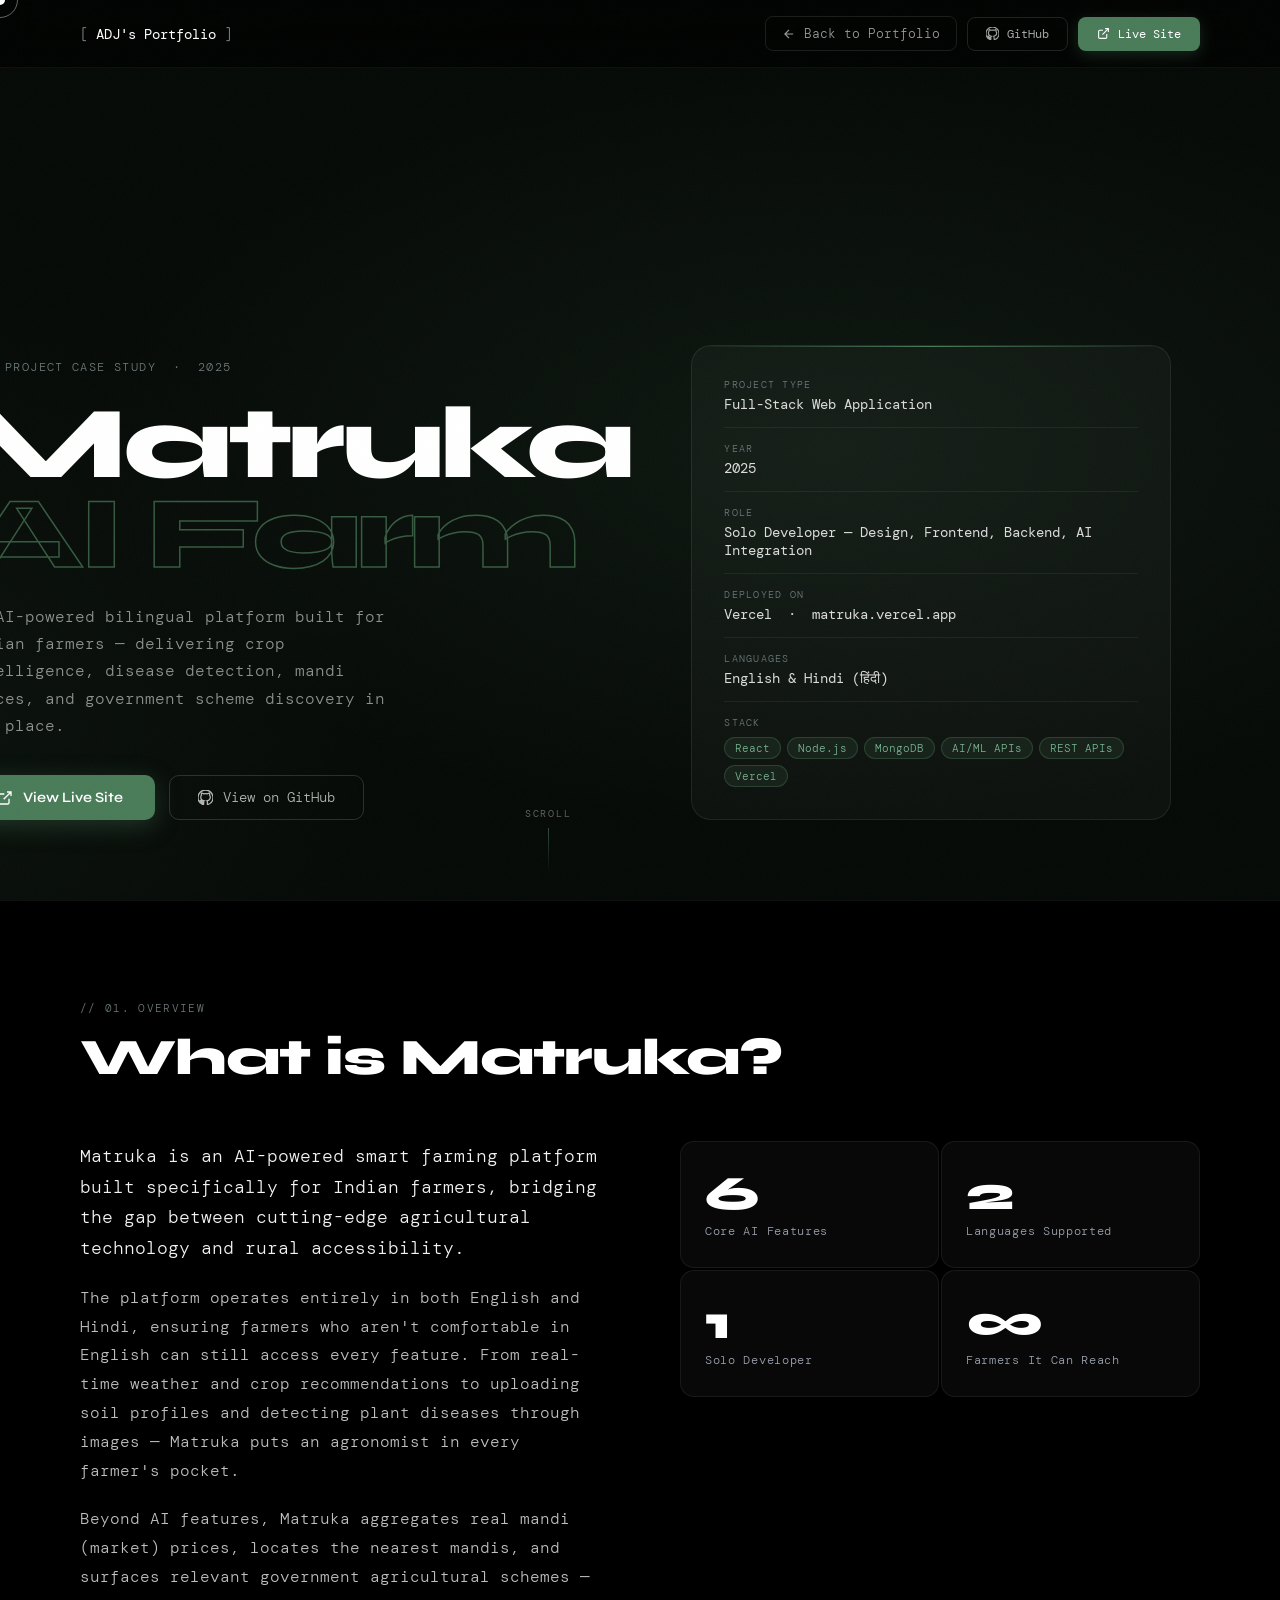
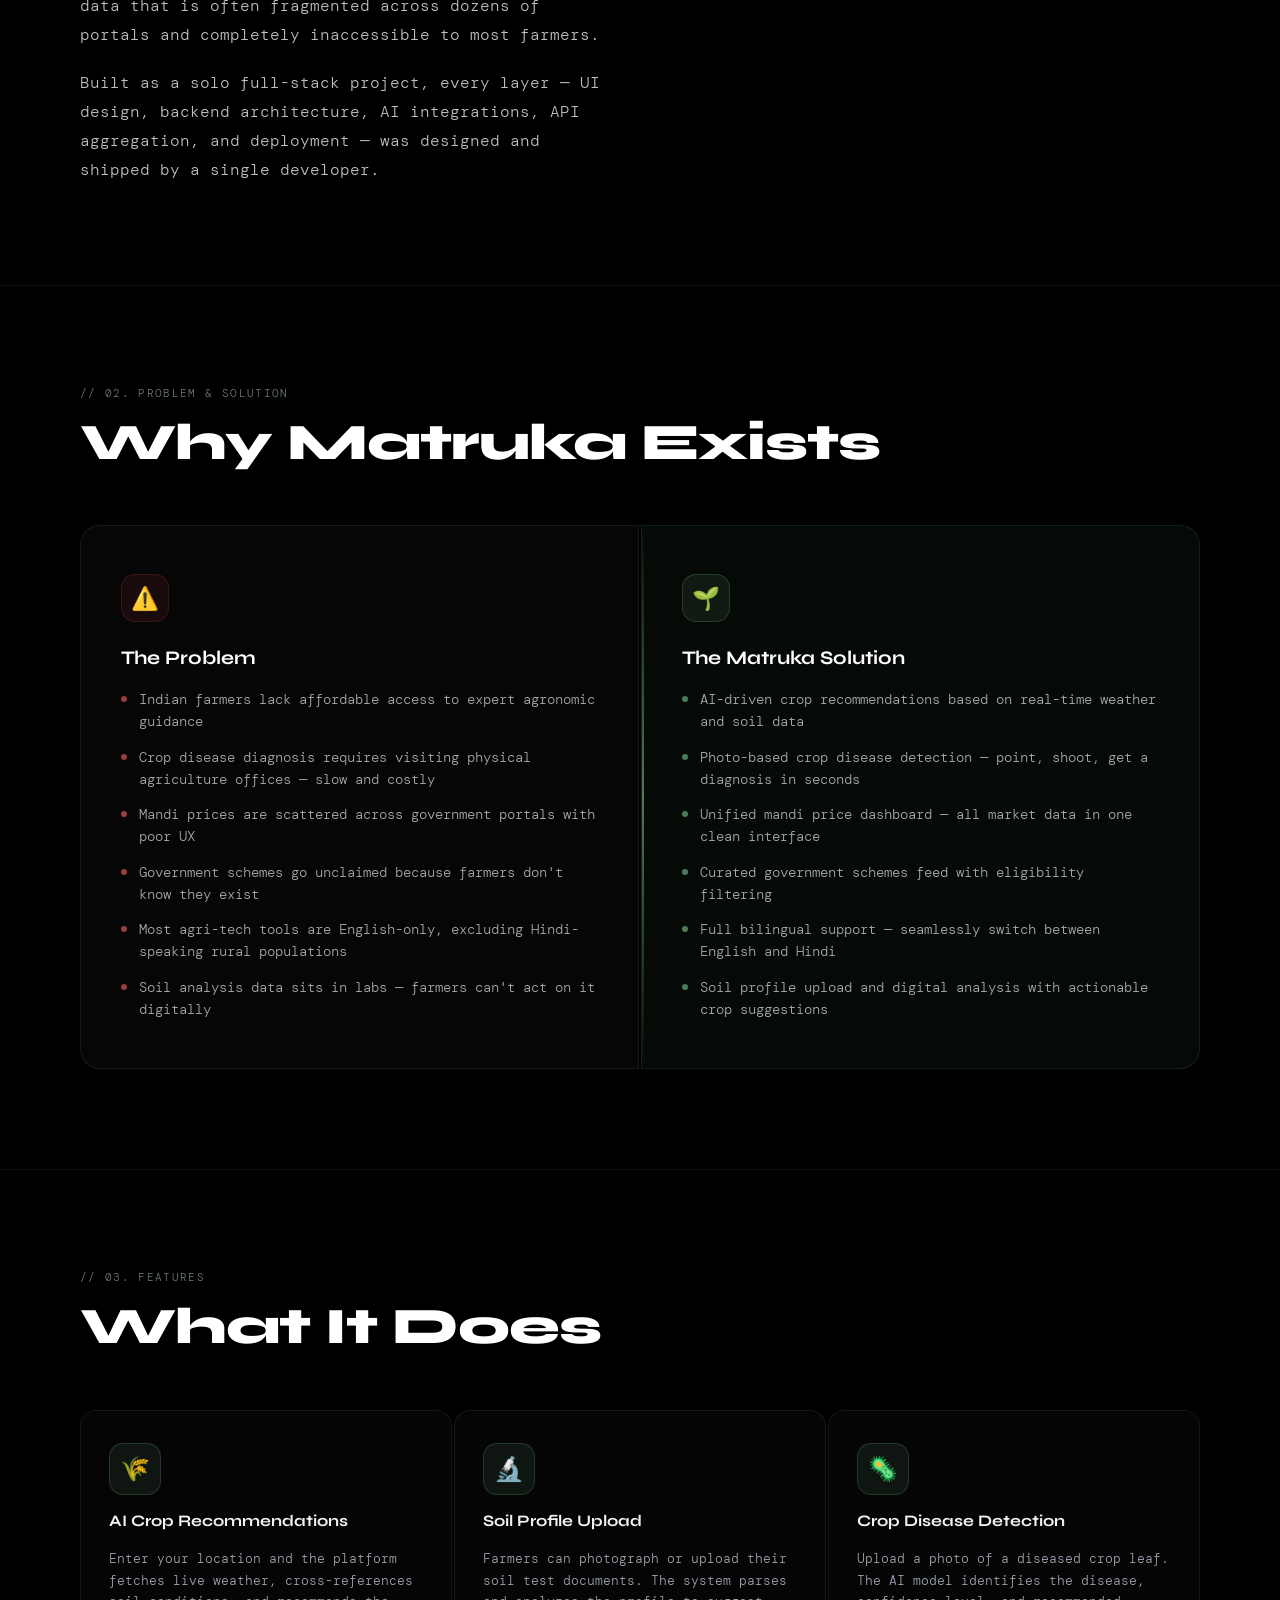
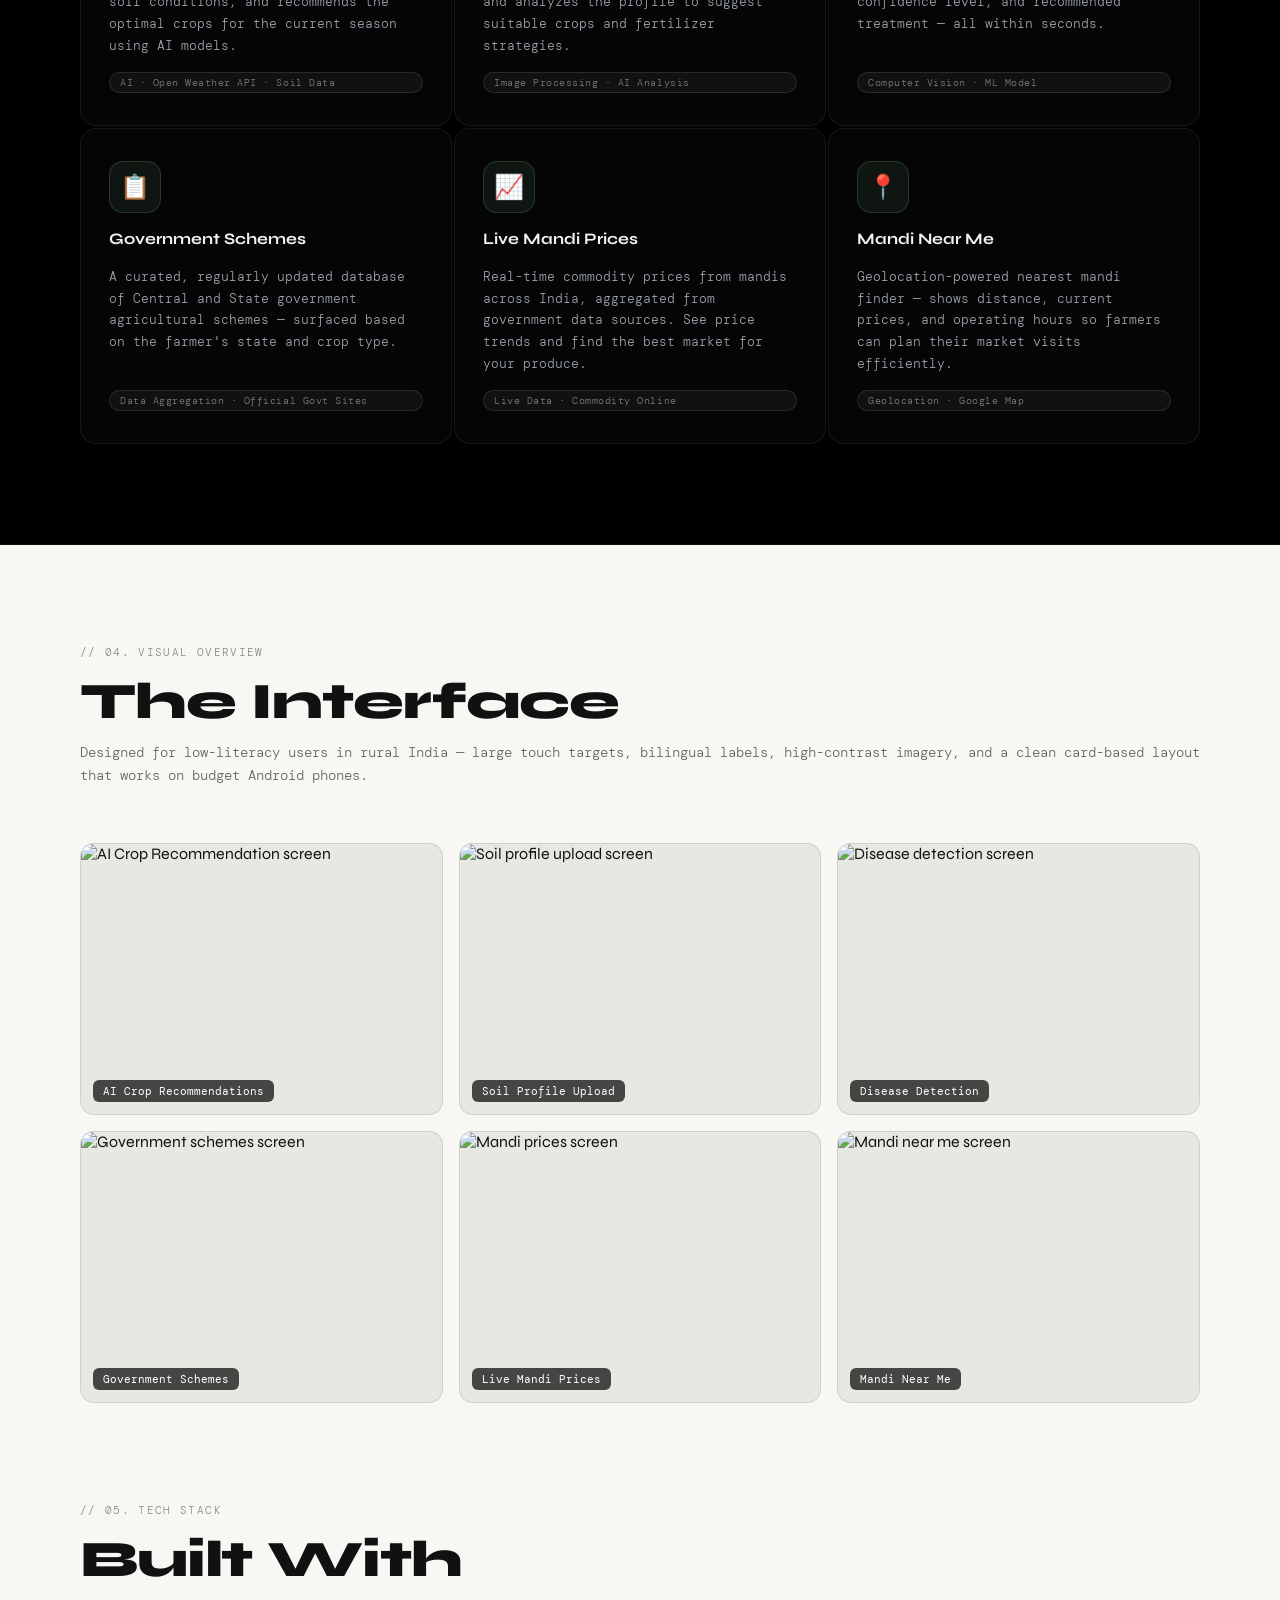
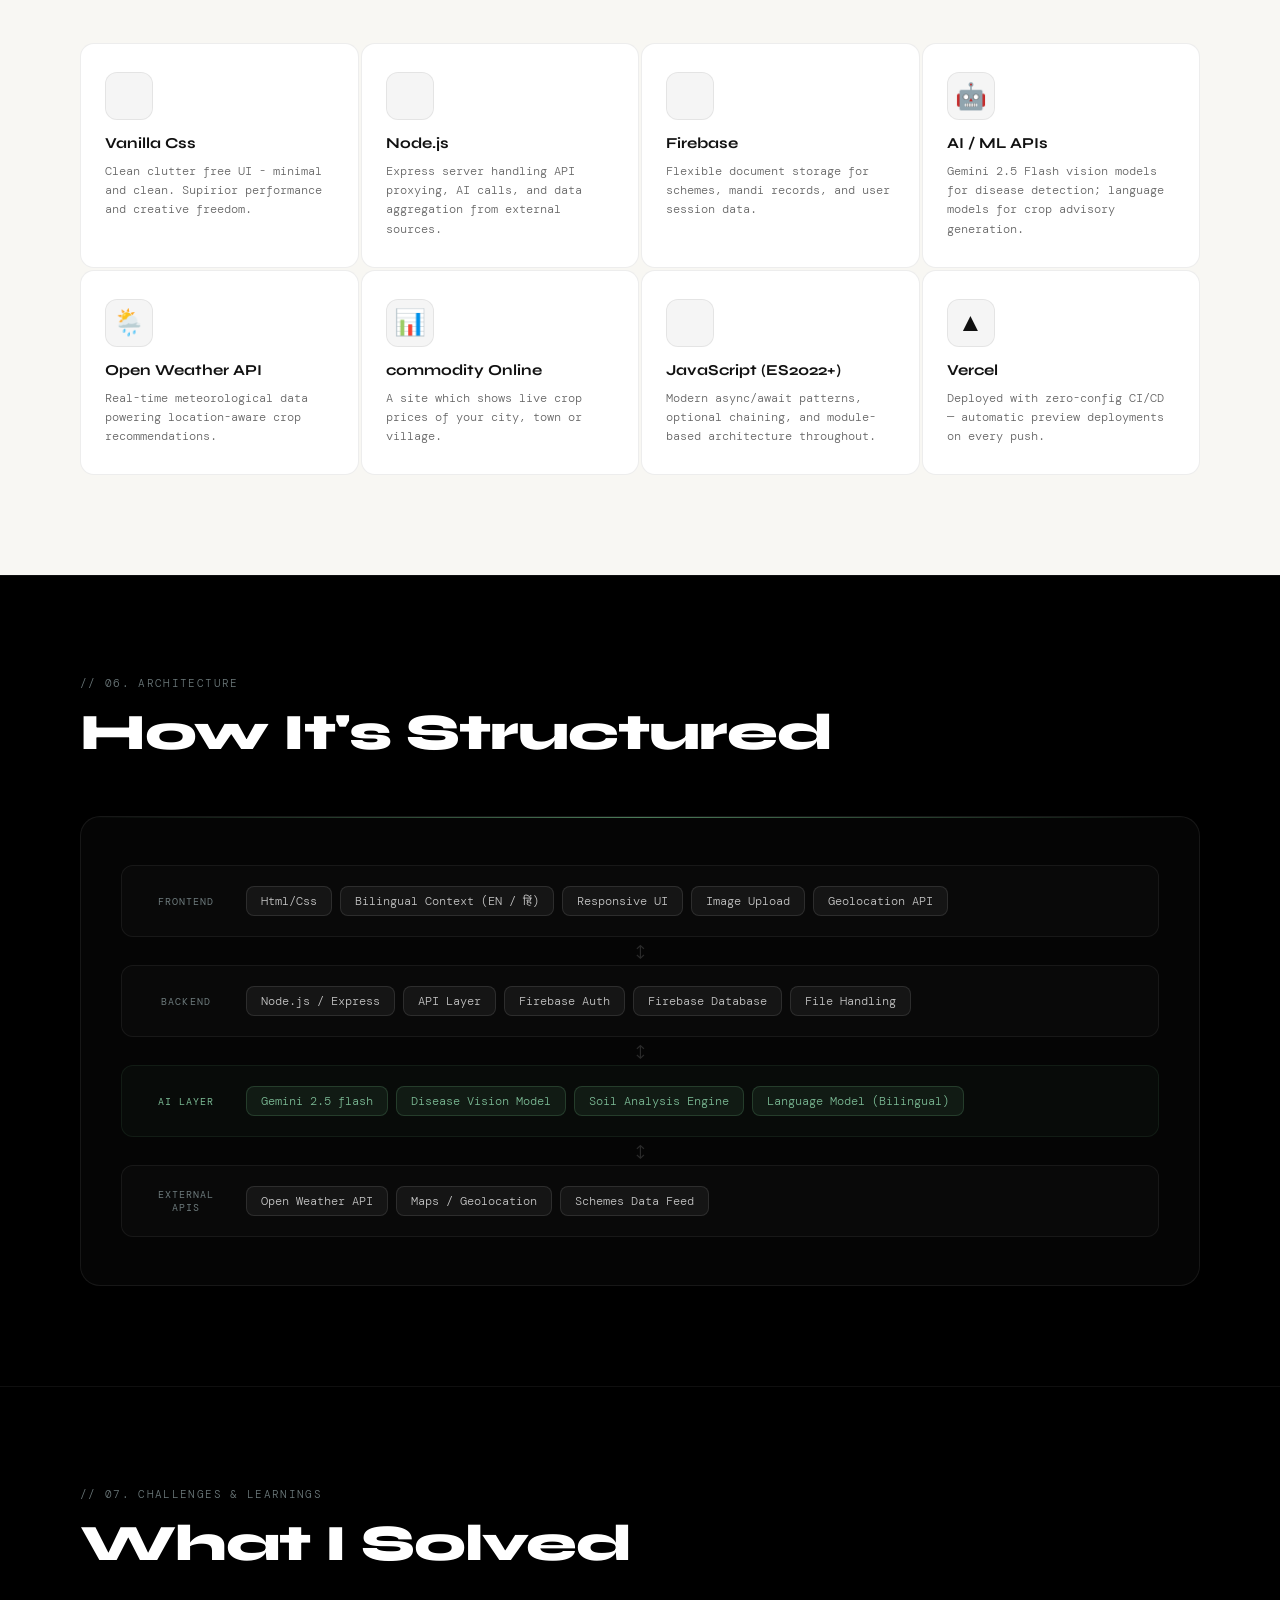
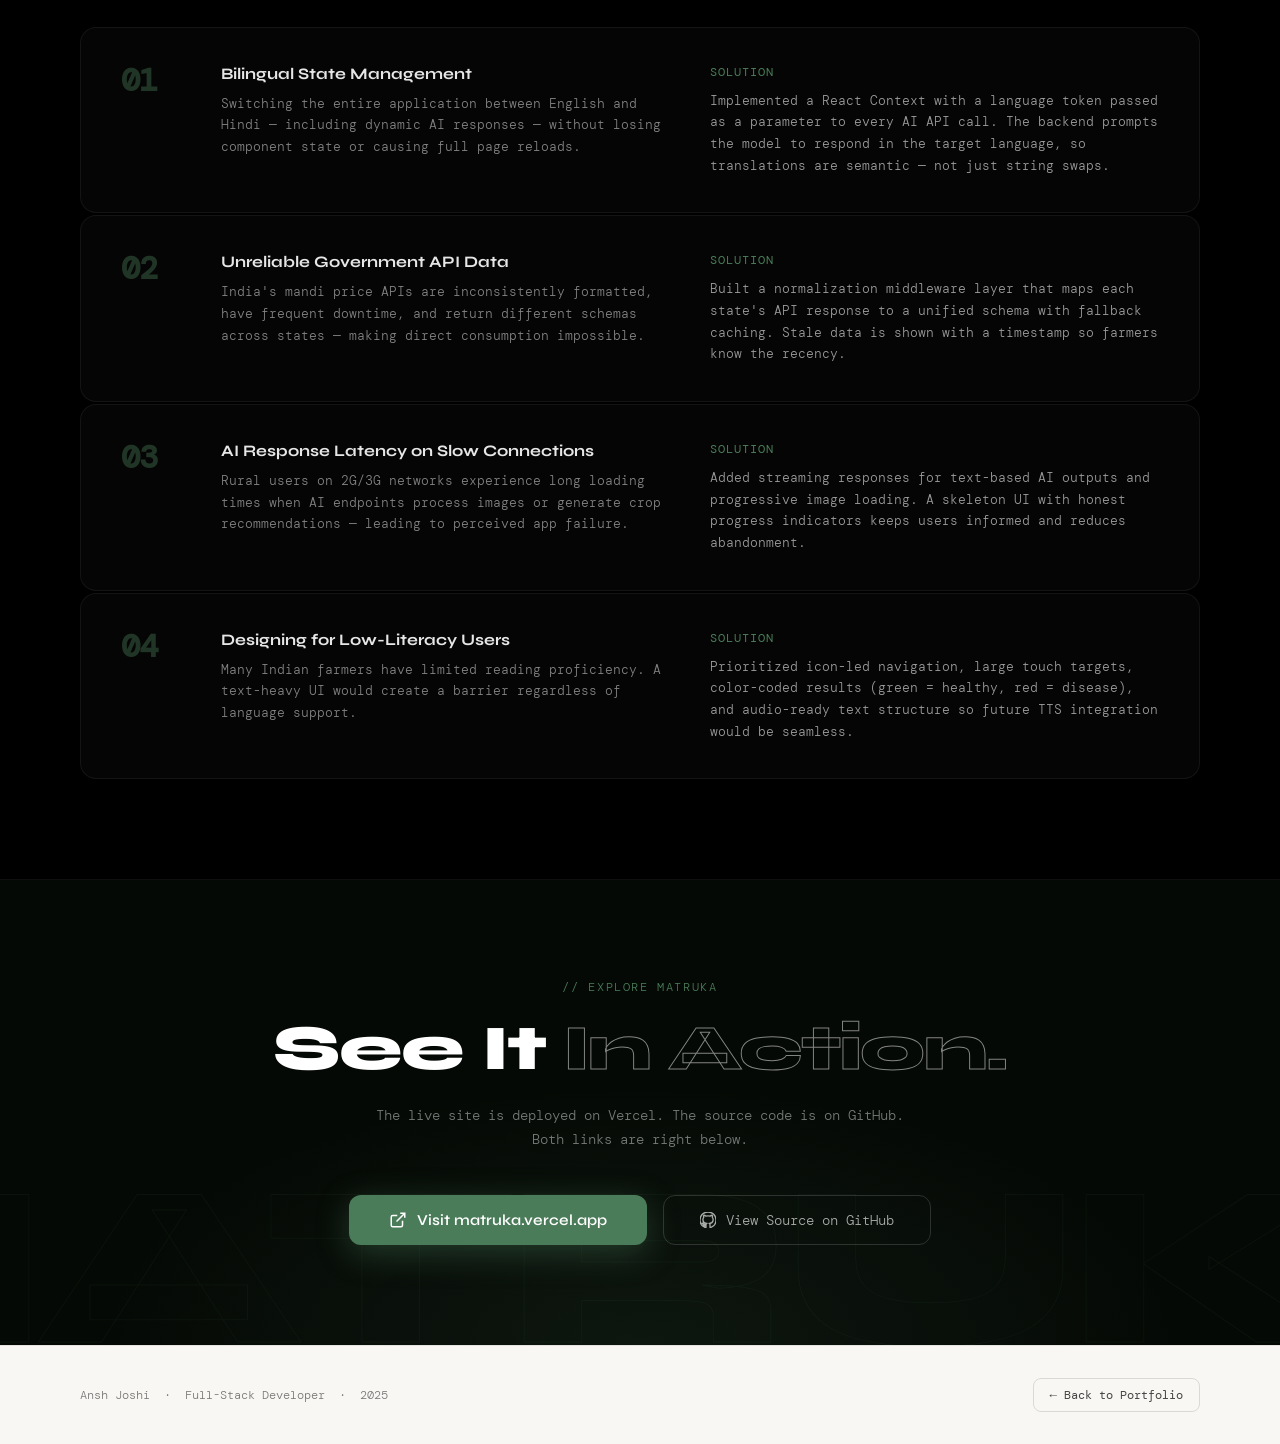
==== matruka.html @ d6232e96 "base html, css and js files added and modified" ====
<!DOCTYPE html>
<html lang="en">

<head>
  <meta charset="UTF-8" />
  <meta name="viewport" content="width=device-width, initial-scale=1.0" />
  <meta name="description" content="Matruka — AI-powered smart farming platform by Ansh Joshi. Crop recommendations, disease detection, mandi prices, and government schemes for Indian farmers." />
  <meta name="author" content="Ansh Joshi" />
  <title>Matruka - Project | Ansh Joshi</title>

  <link rel="icon" href="assets/favicon.ico" type="image/x-icon" />
  <link rel="stylesheet" href="https://cdn.jsdelivr.net/gh/devicons/devicon@latest/devicon.min.css" />
  <link rel="preconnect" href="https://fonts.googleapis.com" />
  <link rel="preconnect" href="https://fonts.gstatic.com" crossorigin />
  <link href="https://fonts.googleapis.com/css2?family=DM+Mono:ital,wght@0,300;0,400;0,500;1,300&family=Syne:wght@400;500;600;700;800&display=swap" rel="stylesheet" />
  <link rel="stylesheet" href="matruka.css">

</head>

<body>

  <!-- Overlays -->
  <div class="noise-overlay"></div>
  <div class="scroll-progress" id="scrollProgress"></div>
  <div class="cursor" id="cursor"></div>
  <div class="cursor-ring" id="cursorRing"></div>

  <!-- ===== NAVBAR ===== -->
  <nav class="navbar">
    <div class="nav-inner">
      <a href="index.html" class="nav-logo">
        <span class="nav-logo-bracket">[</span>ADJ's Portfolio<span class="nav-logo-bracket">]</span>
      </a>
      <div class="nav-links-right">
        <a href="index.html#portfolio" class="nav-back">
          <svg viewBox="0 0 24 24"><path d="M19 12H5M12 5l-7 7 7 7"/></svg>
          Back to Portfolio
        </a>
        <a href="https://github.com/anshjoshi0/matruka" target="_blank" rel="noopener noreferrer" class="nav-btn btn-ghost">
          <svg viewBox="0 0 24 24" fill="currentColor" stroke="none"><path d="M12 0C5.37 0 0 5.37 0 12c0 5.3 3.44 9.8 8.21 11.39.6.11.82-.26.82-.58 0-.29-.01-1.06-.02-2.08-3.34.73-4.04-1.61-4.04-1.61-.55-1.4-1.34-1.77-1.34-1.77-1.1-.76.08-.75.08-.75 1.22.09 1.86 1.25 1.86 1.25 1.08 1.85 2.83 1.32 3.52 1 .11-.79.42-1.32.76-1.63-2.67-.3-5.48-1.33-5.48-5.92 0-1.31.47-2.38 1.24-3.22-.12-.3-.54-1.52.12-3.17 0 0 1.01-.32 3.3 1.23.96-.27 1.99-.4 3.01-.41 1.02.01 2.05.14 3.01.41 2.29-1.55 3.3-1.23 3.3-1.23.66 1.65.24 2.87.12 3.17.77.84 1.24 1.91 1.24 3.22 0 4.6-2.81 5.61-5.49 5.91.43.37.81 1.1.81 2.22 0 1.6-.01 2.89-.01 3.28 0 .32.21.7.82.58C20.56 21.8 24 17.3 24 12c0-6.63-5.37-12-12-12z"/></svg>
          GitHub
        </a>
        <a href="https://matruka.vercel.app/" target="_blank" rel="noopener noreferrer" class="nav-btn btn-green">
          <svg viewBox="0 0 24 24"><path d="M18 13v6a2 2 0 01-2 2H5a2 2 0 01-2-2V8a2 2 0 012-2h6M15 3h6v6M10 14L21 3"/></svg>
          Live Site
        </a>
      </div>
    </div>
  </nav>

  <!-- ===== HERO ===== -->
  <section class="project-hero">
    <div class="hero-grid-bg"></div>

    <div class="container hero-content">

      <!-- Left -->
      <div class="hero-left">
        <p class="hero-eyebrow">Project Case Study &nbsp;·&nbsp; 2025</p>

        <h1 class="project-title">
          <span class="title-solid">Matruka</span>
          <span class="title-outline">AI Farm</span>
        </h1>

        <p class="hero-tagline">
          An AI-powered bilingual platform built for Indian farmers — delivering crop intelligence, disease detection, mandi prices, and government scheme discovery in one place.
        </p>

        <div class="hero-cta-row">
          <a href="https://matruka.vercel.app/" target="_blank" rel="noopener noreferrer" class="cta-primary">
            <svg viewBox="0 0 24 24"><path d="M18 13v6a2 2 0 01-2 2H5a2 2 0 01-2-2V8a2 2 0 012-2h6M15 3h6v6M10 14L21 3"/></svg>
            View Live Site
          </a>
          <a href="https://github.com/anshjoshi0/Matruka" target="_blank" rel="noopener noreferrer" class="cta-secondary">
            <svg viewBox="0 0 24 24" fill="currentColor" stroke="none"><path d="M12 0C5.37 0 0 5.37 0 12c0 5.3 3.44 9.8 8.21 11.39.6.11.82-.26.82-.58 0-.29-.01-1.06-.02-2.08-3.34.73-4.04-1.61-4.04-1.61-.55-1.4-1.34-1.77-1.34-1.77-1.1-.76.08-.75.08-.75 1.22.09 1.86 1.25 1.86 1.25 1.08 1.85 2.83 1.32 3.52 1 .11-.79.42-1.32.76-1.63-2.67-.3-5.48-1.33-5.48-5.92 0-1.31.47-2.38 1.24-3.22-.12-.3-.54-1.52.12-3.17 0 0 1.01-.32 3.3 1.23.96-.27 1.99-.4 3.01-.41 1.02.01 2.05.14 3.01.41 2.29-1.55 3.3-1.23 3.3-1.23.66 1.65.24 2.87.12 3.17.77.84 1.24 1.91 1.24 3.22 0 4.6-2.81 5.61-5.49 5.91.43.37.81 1.1.81 2.22 0 1.6-.01 2.89-.01 3.28 0 .32.21.7.82.58C20.56 21.8 24 17.3 24 12c0-6.63-5.37-12-12-12z"/></svg>
            View on GitHub
          </a>
        </div>
      </div>

      <!-- Right: meta card -->
      <div class="hero-meta-card reveal">
        <div class="meta-row">
          <span class="meta-label">Project Type</span>
          <span class="meta-value">Full-Stack Web Application</span>
        </div>
        <div class="meta-row">
          <span class="meta-label">Year</span>
          <span class="meta-value">2025</span>
        </div>
        <div class="meta-row">
          <span class="meta-label">Role</span>
          <span class="meta-value">Solo Developer — Design, Frontend, Backend, AI Integration</span>
        </div>
        <div class="meta-row">
          <span class="meta-label">Deployed on</span>
          <span class="meta-value">Vercel &nbsp;·&nbsp; matruka.vercel.app</span>
        </div>
        <div class="meta-row">
          <span class="meta-label">Languages</span>
          <span class="meta-value">English &amp; Hindi (हिंदी)</span>
        </div>
        <div class="meta-row">
          <span class="meta-label">Stack</span>
          <div class="meta-tags">
            <span class="meta-tag">React</span>
            <span class="meta-tag">Node.js</span>
            <span class="meta-tag">MongoDB</span>
            <span class="meta-tag">AI/ML APIs</span>
            <span class="meta-tag">REST APIs</span>
            <span class="meta-tag">Vercel</span>
          </div>
        </div>
      </div>
    </div>

    <div class="scroll-hint">
      <span>scroll</span>
      <div class="scroll-line"></div>
    </div>
  </section>

  <hr class="section-sep" />

  <!-- ===== OVERVIEW ===== -->
  <section class="proj-section">
    <div class="container">
      <span class="section-label reveal">// 01. overview</span>
      <h2 class="section-heading reveal reveal-d1">What is Matruka?</h2>

      <div class="overview-grid">
        <div class="overview-text">
          <p class="highlight-text reveal">
            Matruka is an AI-powered smart farming platform built specifically for Indian farmers, bridging the gap between cutting-edge agricultural technology and rural accessibility.
          </p>
          <p class="reveal reveal-d1">
            The platform operates entirely in both English and Hindi, ensuring farmers who aren't comfortable in English can still access every feature. From real-time weather and crop recommendations to uploading soil profiles and detecting plant diseases through images — Matruka puts an agronomist in every farmer's pocket.
          </p>
          <p class="reveal reveal-d2">
            Beyond AI features, Matruka aggregates real mandi (market) prices, locates the nearest mandis, and surfaces relevant government agricultural schemes — data that is often fragmented across dozens of portals and completely inaccessible to most farmers.
          </p>
          <p class="reveal reveal-d3">
            Built as a solo full-stack project, every layer — UI design, backend architecture, AI integrations, API aggregation, and deployment — was designed and shipped by a single developer.
          </p>
        </div>

        <div class="overview-stats">
          <div class="stat-box reveal">
            <span class="stat-box-num">6</span>
            <span class="stat-box-label">Core AI Features</span>
          </div>
          <div class="stat-box reveal reveal-d1">
            <span class="stat-box-num">2</span>
            <span class="stat-box-label">Languages Supported</span>
          </div>
          <div class="stat-box reveal reveal-d2">
            <span class="stat-box-num">1</span>
            <span class="stat-box-label">Solo Developer</span>
          </div>
          <div class="stat-box reveal reveal-d3">
            <span class="stat-box-num">∞</span>
            <span class="stat-box-label">Farmers It Can Reach</span>
          </div>
        </div>
      </div>
    </div>
  </section>

  <hr class="section-sep" />

  <!-- ===== PROBLEM / SOLUTION ===== -->
  <section class="proj-section">
    <div class="container">
      <span class="section-label reveal">// 02. problem &amp; solution</span>
      <h2 class="section-heading reveal reveal-d1">Why Matruka Exists</h2>
    </div>

    <div class="container">
      <div class="ps-grid">
        <div class="ps-card ps-card-problem reveal">
          <div class="ps-icon ps-icon-problem">⚠️</div>
          <h3>The Problem</h3>
          <ul class="ps-list">
            <li>Indian farmers lack affordable access to expert agronomic guidance</li>
            <li>Crop disease diagnosis requires visiting physical agriculture offices — slow and costly</li>
            <li>Mandi prices are scattered across government portals with poor UX</li>
            <li>Government schemes go unclaimed because farmers don't know they exist</li>
            <li>Most agri-tech tools are English-only, excluding Hindi-speaking rural populations</li>
            <li>Soil analysis data sits in labs — farmers can't act on it digitally</li>
          </ul>
        </div>

        <div class="ps-card ps-card-solution reveal reveal-d2">
          <div class="ps-icon ps-icon-solution">🌱</div>
          <h3>The Matruka Solution</h3>
          <ul class="ps-list">
            <li>AI-driven crop recommendations based on real-time weather and soil data</li>
            <li>Photo-based crop disease detection — point, shoot, get a diagnosis in seconds</li>
            <li>Unified mandi price dashboard — all market data in one clean interface</li>
            <li>Curated government schemes feed with eligibility filtering</li>
            <li>Full bilingual support — seamlessly switch between English and Hindi</li>
            <li>Soil profile upload and digital analysis with actionable crop suggestions</li>
          </ul>
        </div>
      </div>
    </div>
  </section>

  <hr class="section-sep" />

  <!-- ===== FEATURES ===== -->
  <section class="proj-section">
    <div class="container">
      <span class="section-label reveal">// 03. features</span>
      <h2 class="section-heading reveal reveal-d1">What It Does</h2>

      <div class="features-grid">

        <div class="feature-card reveal">
          <div class="feature-icon">🌾</div>
          <h3>AI Crop Recommendations</h3>
          <p>Enter your location and the platform fetches live weather, cross-references soil conditions, and recommends the optimal crops for the current season using AI models.</p>
          <span class="feature-tag">AI · Open Weather API · Soil Data</span>
        </div>

        <div class="feature-card reveal reveal-d1">
          <div class="feature-icon">🔬</div>
          <h3>Soil Profile Upload</h3>
          <p>Farmers can photograph or upload their soil test documents. The system parses and analyzes the profile to suggest suitable crops and fertilizer strategies.</p>
          <span class="feature-tag">Image Processing · AI Analysis</span>
        </div>

        <div class="feature-card reveal reveal-d2">
          <div class="feature-icon">🦠</div>
          <h3>Crop Disease Detection</h3>
          <p>Upload a photo of a diseased crop leaf. The AI model identifies the disease, confidence level, and recommended treatment — all within seconds.</p>
          <span class="feature-tag">Computer Vision · ML Model</span>
        </div>

        <div class="feature-card reveal reveal-d3">
          <div class="feature-icon">📋</div>
          <h3>Government Schemes</h3>
          <p>A curated, regularly updated database of Central and State government agricultural schemes — surfaced based on the farmer's state and crop type.</p>
          <span class="feature-tag">Data Aggregation · Official Govt Sites</span>
        </div>

        <div class="feature-card reveal reveal-d1">
          <div class="feature-icon">📈</div>
          <h3>Live Mandi Prices</h3>
          <p>Real-time commodity prices from mandis across India, aggregated from government data sources. See price trends and find the best market for your produce.</p>
          <span class="feature-tag">Live Data · Commodity Online</span>
        </div>

        <div class="feature-card reveal reveal-d2">
          <div class="feature-icon">📍</div>
          <h3>Mandi Near Me</h3>
          <p>Geolocation-powered nearest mandi finder — shows distance, current prices, and operating hours so farmers can plan their market visits efficiently.</p>
          <span class="feature-tag">Geolocation · Google Map</span>
        </div>

      </div>
    </div>
  </section>

  <hr class="section-sep" />

  <!-- ===== SCREENSHOTS (light section) ===== -->
  <section class="proj-section-light">
    <div class="container">
      <span class="section-label-dark reveal">// 04. visual overview</span>
      <h2 class="section-heading reveal reveal-d1" style="color:#111">The Interface</h2>
      <p style="font-family:var(--font-mono);font-size:0.85rem;color:#666;margin-top:12px;font-weight:300;line-height:1.7;" class="reveal reveal-d2">
        Designed for low-literacy users in rural India — large touch targets, bilingual labels, high-contrast imagery, and a clean card-based layout that works on budget Android phones.
      </p>

      <div class="screens-grid">
        <div class="screen-card reveal">
          <img src="https://images.pexels.com/photos/129574/pexels-photo-129574.jpeg?auto=compress&cs=tinysrgb&w=800" alt="AI Crop Recommendation screen" loading="lazy" />
          <span class="screen-label">AI Crop Recommendations</span>
        </div>
        <div class="screen-card reveal reveal-d1">
          <img src="https://images.pexels.com/photos/7944397/pexels-photo-7944397.jpeg?auto=compress&cs=tinysrgb&w=800" alt="Soil profile upload screen" loading="lazy" />
          <span class="screen-label">Soil Profile Upload</span>
        </div>
        <div class="screen-card reveal reveal-d2">
          <img src="https://images.pexels.com/photos/7944396/pexels-photo-7944396.jpeg?auto=compress&cs=tinysrgb&w=800" alt="Disease detection screen" loading="lazy" />
          <span class="screen-label">Disease Detection</span>
        </div>
        <div class="screen-card reveal reveal-d1">
          <img src="https://images.pexels.com/photos/32975170/pexels-photo-32975170.jpeg?auto=compress&cs=tinysrgb&w=800" alt="Government schemes screen" loading="lazy" />
          <span class="screen-label">Government Schemes</span>
        </div>
        <div class="screen-card reveal reveal-d2">
          <img src="https://images.pexels.com/photos/30898070/pexels-photo-30898070.jpeg?auto=compress&cs=tinysrgb&w=800" alt="Mandi prices screen" loading="lazy" />
          <span class="screen-label">Live Mandi Prices</span>
        </div>
        <div class="screen-card reveal reveal-d3">
          <img src="https://images.pexels.com/photos/5864750/pexels-photo-5864750.jpeg?auto=compress&cs=tinysrgb&w=800" alt="Mandi near me screen" loading="lazy" />
          <span class="screen-label">Mandi Near Me</span>
        </div>
      </div>
    </div>
  </section>

  <!-- ===== TECH STACK ===== -->
  <section class="proj-section-light" style="padding-top:0">
    <div class="container">
      <span class="section-label-dark reveal">// 05. tech stack</span>
      <h2 class="section-heading reveal reveal-d1" style="color:#111">Built With</h2>

      <div class="tech-grid">
        <div class="tech-card reveal">
          <div class="tech-icon"><i class="devicon-css3-plain"></i></div>
          <span class="tech-name">Vanilla Css</span>
          <p class="tech-desc">Clean clutter free UI - minimal and clean. Supirior performance and creative freedom.</p>
        </div>
        <div class="tech-card reveal reveal-d1">
          <div class="tech-icon"><i class="devicon-nodejs-plain colored"></i></div>
          <span class="tech-name">Node.js</span>
          <p class="tech-desc">Express server handling API proxying, AI calls, and data aggregation from external sources.</p>
        </div>
        <div class="tech-card reveal reveal-d2">
          <div class="tech-icon"><i class="devicon-firebase-plain colored"></i></div>
          <span class="tech-name">Firebase</span>
          <p class="tech-desc">Flexible document storage for schemes, mandi records, and user session data.</p>
        </div>
        <div class="tech-card reveal reveal-d3">
          <div class="tech-icon">🤖</div>
          <span class="tech-name">AI / ML APIs</span>
          <p class="tech-desc">Gemini 2.5 Flash vision models for disease detection; language models for crop advisory generation.</p>
        </div>
        <div class="tech-card reveal">
          <div class="tech-icon">🌦️</div>
          <span class="tech-name">Open Weather API</span>
          <p class="tech-desc">Real-time meteorological data powering location-aware crop recommendations.</p>
        </div>
        <div class="tech-card reveal reveal-d1">
          <div class="tech-icon">📊</div>
          <span class="tech-name">commodity Online</span>
          <p class="tech-desc">A site which shows live crop prices of your city, town or village.</p>
        </div>
        <div class="tech-card reveal reveal-d2">
          <div class="tech-icon"><i class="devicon-javascript-plain colored"></i></div>
          <span class="tech-name">JavaScript (ES2022+)</span>
          <p class="tech-desc">Modern async/await patterns, optional chaining, and module-based architecture throughout.</p>
        </div>
        <div class="tech-card reveal reveal-d3">
          <div class="tech-icon">▲</div>
          <span class="tech-name">Vercel</span>
          <p class="tech-desc">Deployed with zero-config CI/CD — automatic preview deployments on every push.</p>
        </div>
      </div>
    </div>
  </section>

  <hr class="section-sep" />

  <!-- ===== ARCHITECTURE ===== -->
  <section class="proj-section">
    <div class="container">
      <span class="section-label reveal">// 06. architecture</span>
      <h2 class="section-heading reveal reveal-d1">How It's Structured</h2>

      <div class="arch-diagram reveal">
        <div class="arch-layers">
          <div class="arch-layer arch-layer-frontend">
            <span class="arch-layer-badge">Frontend</span>
            <div class="arch-layer-items">
              <span class="arch-pill">Html/Css</span>
              <span class="arch-pill">Bilingual Context (EN / हिं)</span>
              <span class="arch-pill">Responsive UI</span>
              <span class="arch-pill">Image Upload</span>
              <span class="arch-pill">Geolocation API</span>
            </div>
          </div>
          <div class="arch-arrow">↕</div>
          <div class="arch-layer arch-layer-backend">
            <span class="arch-layer-badge">Backend</span>
            <div class="arch-layer-items">
              <span class="arch-pill">Node.js / Express</span>
              <span class="arch-pill">API Layer</span>
              <span class="arch-pill">Firebase Auth</span>
              <span class="arch-pill">Firebase Database</span>
              <span class="arch-pill">File Handling</span>
            </div>
          </div>
          <div class="arch-arrow">↕</div>
          <div class="arch-layer arch-layer-ai">
            <span class="arch-layer-badge" style="color:#7ab893">AI Layer</span>
            <div class="arch-layer-items">
              <span class="arch-pill">Gemini 2.5 flash</span>
              <span class="arch-pill">Disease Vision Model</span>
              <span class="arch-pill">Soil Analysis Engine</span>
              <span class="arch-pill">Language Model (Bilingual)</span>
            </div>
          </div>
          <div class="arch-arrow">↕</div>
          <div class="arch-layer arch-layer-ext">
            <span class="arch-layer-badge">External APIs</span>
            <div class="arch-layer-items">
              <span class="arch-pill">Open Weather API</span>
              <span class="arch-pill">Maps / Geolocation</span>
              <span class="arch-pill">Schemes Data Feed</span>
            </div>
          </div>
        </div>
      </div>
    </div>
  </section>

  <hr class="section-sep" />

  <!-- ===== CHALLENGES ===== -->
  <section class="proj-section">
    <div class="container">
      <span class="section-label reveal">// 07. challenges &amp; learnings</span>
      <h2 class="section-heading reveal reveal-d1">What I Solved</h2>

      <div class="challenges-list">

        <div class="challenge-item reveal">
          <span class="challenge-num">01</span>
          <div class="challenge-problem">
            <h4>Bilingual State Management</h4>
            <p>Switching the entire application between English and Hindi — including dynamic AI responses — without losing component state or causing full page reloads.</p>
          </div>
          <div class="challenge-solution">
            <h4>Solution</h4>
            <p>Implemented a React Context with a language token passed as a parameter to every AI API call. The backend prompts the model to respond in the target language, so translations are semantic — not just string swaps.</p>
          </div>
        </div>

        <div class="challenge-item reveal reveal-d1">
          <span class="challenge-num">02</span>
          <div class="challenge-problem">
            <h4>Unreliable Government API Data</h4>
            <p>India's mandi price APIs are inconsistently formatted, have frequent downtime, and return different schemas across states — making direct consumption impossible.</p>
          </div>
          <div class="challenge-solution">
            <h4>Solution</h4>
            <p>Built a normalization middleware layer that maps each state's API response to a unified schema with fallback caching. Stale data is shown with a timestamp so farmers know the recency.</p>
          </div>
        </div>

        <div class="challenge-item reveal reveal-d2">
          <span class="challenge-num">03</span>
          <div class="challenge-problem">
            <h4>AI Response Latency on Slow Connections</h4>
            <p>Rural users on 2G/3G networks experience long loading times when AI endpoints process images or generate crop recommendations — leading to perceived app failure.</p>
          </div>
          <div class="challenge-solution">
            <h4>Solution</h4>
            <p>Added streaming responses for text-based AI outputs and progressive image loading. A skeleton UI with honest progress indicators keeps users informed and reduces abandonment.</p>
          </div>
        </div>

        <div class="challenge-item reveal reveal-d3">
          <span class="challenge-num">04</span>
          <div class="challenge-problem">
            <h4>Designing for Low-Literacy Users</h4>
            <p>Many Indian farmers have limited reading proficiency. A text-heavy UI would create a barrier regardless of language support.</p>
          </div>
          <div class="challenge-solution">
            <h4>Solution</h4>
            <p>Prioritized icon-led navigation, large touch targets, color-coded results (green = healthy, red = disease), and audio-ready text structure so future TTS integration would be seamless.</p>
          </div>
        </div>

      </div>
    </div>
  </section>

  <hr class="section-sep" />

  <!-- ===== CTA ===== -->
  <section class="cta-section">
    <div class="container cta-inner">
      <span class="cta-eyebrow reveal">// explore matruka</span>
      <h2 class="cta-heading reveal reveal-d1">
        See It <span class="outline">In Action.</span>
      </h2>
      <p class="cta-sub reveal reveal-d2">
        The live site is deployed on Vercel. The source code is on GitHub.<br/>
        Both links are right below.
      </p>
      <div class="cta-buttons reveal reveal-d3">
        <a href="https://matruka.vercel.app/" target="_blank" rel="noopener noreferrer" class="cta-btn-primary">
          <svg viewBox="0 0 24 24"><path d="M18 13v6a2 2 0 01-2 2H5a2 2 0 01-2-2V8a2 2 0 012-2h6M15 3h6v6M10 14L21 3"/></svg>
          Visit matruka.vercel.app
        </a>
        <a href="https://github.com/anshjoshi0/matruka" target="_blank" rel="noopener noreferrer" class="cta-btn-ghost">
          <svg viewBox="0 0 24 24" fill="currentColor" stroke="none"><path d="M12 0C5.37 0 0 5.37 0 12c0 5.3 3.44 9.8 8.21 11.39.6.11.82-.26.82-.58 0-.29-.01-1.06-.02-2.08-3.34.73-4.04-1.61-4.04-1.61-.55-1.4-1.34-1.77-1.34-1.77-1.1-.76.08-.75.08-.75 1.22.09 1.86 1.25 1.86 1.25 1.08 1.85 2.83 1.32 3.52 1 .11-.79.42-1.32.76-1.63-2.67-.3-5.48-1.33-5.48-5.92 0-1.31.47-2.38 1.24-3.22-.12-.3-.54-1.52.12-3.17 0 0 1.01-.32 3.3 1.23.96-.27 1.99-.4 3.01-.41 1.02.01 2.05.14 3.01.41 2.29-1.55 3.3-1.23 3.3-1.23.66 1.65.24 2.87.12 3.17.77.84 1.24 1.91 1.24 3.22 0 4.6-2.81 5.61-5.49 5.91.43.37.81 1.1.81 2.22 0 1.6-.01 2.89-.01 3.28 0 .32.21.7.82.58C20.56 21.8 24 17.3 24 12c0-6.63-5.37-12-12-12z"/></svg>
          View Source on GitHub
        </a>
      </div>
    </div>
  </section>

  <!-- ===== FOOTER ===== -->
  <footer class="project-footer">
    <div class="container footer-inner">
      <span class="footer-text">Ansh Joshi &nbsp;·&nbsp; Full-Stack Developer &nbsp;·&nbsp; 2025</span>
      <a href="index.html" class="footer-back">← Back to Portfolio</a>
    </div>
  </footer>

   <script src="matruka.js"></script>
</body>
</html>
---- matruka.css ----
/* ===== ROOT VALUES (same as portfolio) ===== */
    :root {
      --color-primary: #2d2d2d;
      --color-accent: #6c797b;
      --color-bg: #000;
      --color-surface: #000;
      --color-text: #fff;
      --color-text-muted: #9ca3af;
      --color-border: #2d3748;
      --font-main: "Syne", sans-serif;
      --font-mono: "DM Mono", monospace;
      --fw-regular: 300;
      --fw-medium: 500;
      --fw-bold: 700;
      --space-1: 8px;
      --space-2: 16px;
      --space-3: 24px;
      --space-4: 32px;
      --space-5: 48px;
      --space-6: 64px;
      --radius: 12px;
      --color-cream: #f8f7f3;
      --color-light: #f0f0f0;
      /* project accent — a green that speaks "farming" without being loud */
      --color-matruka: #4a7c59;
      --color-matruka-soft: rgba(74,124,89,0.15);
      --color-matruka-border: rgba(74,124,89,0.35);
    }

    /* ===== BASE ===== */
    *, *::before, *::after { margin: 0; padding: 0; box-sizing: border-box; }
    a { color: inherit; text-decoration: none; }
    html { scroll-behavior: smooth; }

    body {
      font-family: var(--font-main);
      background: var(--color-bg);
      color: var(--color-text);
      cursor: none;
      overflow-x: hidden;
    }

    img, video { max-width: 100%; height: auto; }

    /* ===== NOISE ===== */
    .noise-overlay {
      position: fixed; inset: 0; z-index: 9990; pointer-events: none;
      opacity: 0.025;
      background-image: url("data:image/svg+xml,%3Csvg viewBox='0 0 256 256' xmlns='http://www.w3.org/2000/svg'%3E%3Cfilter id='noise'%3E%3CfeTurbulence type='fractalNoise' baseFrequency='0.9' numOctaves='4' stitchTiles='stitch'/%3E%3C/filter%3E%3Crect width='100%25' height='100%25' filter='url(%23noise)'/%3E%3C/svg%3E");
      background-size: 200px;
    }

    /* ===== SCROLL PROGRESS ===== */
    .scroll-progress {
      position: fixed; top: 0; left: 0; height: 2px; width: 0%;
      background: linear-gradient(90deg, var(--color-matruka), #7ab893);
      z-index: 9999; transition: width 0.1s linear;
    }

    /* ===== CURSOR ===== */
    .cursor {
      position: fixed; width: 10px; height: 10px; background: #fff;
      border-radius: 50%; pointer-events: none; z-index: 9998;
      transform: translate(-50%, -50%);
      transition: width 0.25s, height 0.25s, background 0.25s;
      mix-blend-mode: difference;
    }
    .cursor-ring {
      position: fixed; width: 36px; height: 36px;
      border: 1px solid rgba(255,255,255,0.4); border-radius: 50%;
      pointer-events: none; z-index: 9997; transform: translate(-50%, -50%);
      transition: width 0.3s, height 0.3s; mix-blend-mode: difference;
    }

    /* ===== LAYOUT ===== */
    .container { width: 100%; max-width: 1200px; margin: 0 auto; padding: 0 40px; }

    /* ===== NAVBAR ===== */
    .navbar {
      position: fixed; top: 0; left: 0; width: 100%; z-index: 500;
      padding: 16px 0;
      background: rgba(0,0,0,0.7);
      backdrop-filter: blur(20px);
      -webkit-backdrop-filter: blur(20px);
      border-bottom: 1px solid rgba(255,255,255,0.05);
    }

    .nav-inner {
      display: flex; align-items: center; justify-content: space-between;
      max-width: 1200px; margin: 0 auto; padding: 0 40px;
    }

    .nav-logo {
      font-family: var(--font-mono); font-size: 0.9rem; font-weight: 400; color: #fff;
      display: flex; align-items: center; gap: 8px;
    }
    .nav-logo-bracket { color: var(--color-accent); }

    .nav-back {
      display: inline-flex; align-items: center; gap: 8px;
      font-family: var(--font-mono); font-size: 0.8rem; font-weight: 300;
      color: rgba(255,255,255,0.6);
      padding: 8px 16px; border-radius: 8px;
      border: 1px solid rgba(255,255,255,0.1);
      transition: all 0.2s;
    }
    .nav-back:hover {
      color: #fff; border-color: rgba(255,255,255,0.25);
      background: rgba(255,255,255,0.05);
    }
    .nav-back svg { width: 14px; height: 14px; stroke: currentColor; fill: none; stroke-width: 2; }

    .nav-links-right { display: flex; align-items: center; gap: 10px; }

    .nav-btn {
      display: inline-flex; align-items: center; gap: 8px;
      font-family: var(--font-mono); font-size: 0.78rem; font-weight: 400;
      padding: 8px 18px; border-radius: 8px;
      transition: all 0.22s; cursor: pointer; border: none;
    }
    .nav-btn svg { width: 13px; height: 13px; stroke: currentColor; fill: none; stroke-width: 2; }

    .btn-ghost {
      background: transparent; color: rgba(255,255,255,0.65);
      border: 1px solid rgba(255,255,255,0.12);
    }
    .btn-ghost:hover { background: rgba(255,255,255,0.07); color: #fff; border-color: rgba(255,255,255,0.25); }

    .btn-green {
      background: var(--color-matruka); color: #fff;
      border: 1px solid transparent;
      box-shadow: 0 4px 16px rgba(74,124,89,0.3);
    }
    .btn-green:hover {
      background: #3d6b4c; transform: translateY(-1px);
      box-shadow: 0 8px 24px rgba(74,124,89,0.4);
    }

    /* ===== HERO SECTION ===== */
    .project-hero {
      min-height: 100vh;
      display: flex; flex-direction: column; justify-content: flex-end;
      position: relative; overflow: hidden;
      padding-bottom: 80px;
      margin-left: -230px;
    }

    /* layered background: dark base + green gradient + grid */
    .project-hero::before {
      content: '';
      position: absolute; inset: 0;
      background:
        radial-gradient(ellipse 70% 60% at 70% 50%, rgba(74,124,89,0.12) 0%, transparent 70%),
        radial-gradient(ellipse 50% 80% at 10% 80%, rgba(74,124,89,0.07) 0%, transparent 60%),
        #060a07;
      z-index: 0;
    }

    .hero-grid-bg {
      position: absolute; inset: 0; z-index: 1; pointer-events: none;
      background-image:
        repeating-linear-gradient(to right, rgba(74,124,89,0.06) 1px, transparent 1px),
        repeating-linear-gradient(to bottom, rgba(74,124,89,0.06) 1px, transparent 1px);
      background-size: 48px 48px;
      animation: gridDrift 24s linear infinite;
    }
    @keyframes gridDrift {
      0%   { transform: translate(0, 0); }
      100% { transform: translate(48px, 48px); }
    }

    /* hero content */
    .hero-content {
      position: relative; z-index: 3;
      display: grid; grid-template-columns: 1fr 480px;
      gap: 60px; align-items: end;
    }

    .hero-eyebrow {
      display: flex; align-items: center; gap: 12px;
      font-family: var(--font-mono); font-size: 0.72rem; font-weight: 300;
      color: var(--color-accent); letter-spacing: 0.12em;
      text-transform: uppercase; margin-bottom: 24px;
      opacity: 0; animation: fadeUp 0.7s ease 0.2s forwards;
    }

    .hero-eyebrow::before {
      content: ''; display: block; width: 28px; height: 1px;
      background: var(--color-accent);
    }

  

    .project-title {
      font-size: clamp(3rem, 8vw, 8rem);
      font-weight: 900; line-height: 0.88;
      letter-spacing: -0.04em;
      opacity: 0; animation: fadeUp 0.8s ease 0.3s forwards;
    }

    .project-title .title-solid { color: #fff; display: block; }
    .project-title .title-outline {
      color: transparent;
      -webkit-text-stroke: 1.5px rgba(74,124,89,0.7);
      display: block;
    }

    .hero-tagline {
      font-family: var(--font-mono); font-size: 1rem; font-weight: 300;
      color: rgba(255,255,255,0.55); line-height: 1.7;
      margin-top: 24px; max-width: 420px;
      opacity: 0; animation: fadeUp 0.8s ease 0.5s forwards;
    }

    .hero-cta-row {
      display: flex; align-items: center; gap: 14px; margin-top: 36px;
      opacity: 0; animation: fadeUp 0.8s ease 0.65s forwards;
    }

    .cta-primary {
      display: inline-flex; align-items: center; gap: 10px;
      font-family: var(--font-main); font-weight: 600; font-size: 0.9rem;
      background: var(--color-matruka); color: #fff;
      padding: 14px 32px; border-radius: 10px; border: none; cursor: pointer;
      box-shadow: 0 6px 24px rgba(74,124,89,0.35);
      transition: all 0.25s;
    }
    .cta-primary:hover {
      background: #3d6b4c; transform: translateY(-2px);
      box-shadow: 0 12px 36px rgba(74,124,89,0.5);
    }
    .cta-primary svg { width: 16px; height: 16px; stroke: currentColor; fill: none; stroke-width: 2; }

    .cta-secondary {
      display: inline-flex; align-items: center; gap: 10px;
      font-family: var(--font-mono); font-weight: 300; font-size: 0.85rem;
      background: transparent; color: rgba(255,255,255,0.7);
      padding: 13px 28px; border-radius: 10px;
      border: 1px solid rgba(255,255,255,0.15);
      transition: all 0.25s; cursor: pointer;
    }
    .cta-secondary:hover {
      color: #fff; border-color: rgba(255,255,255,0.35);
      background: rgba(255,255,255,0.05); transform: translateY(-2px);
    }
    .cta-secondary svg { width: 15px; height: 15px; stroke: currentColor; fill: none; stroke-width: 2; }

    /* hero right: metadata card */
    .hero-meta-card {
      background: rgba(255,255,255,0.03);
      border: 1px solid rgba(255,255,255,0.08);
      border-radius: 20px; padding: 32px;
      opacity: 0; animation: fadeRight 0.9s ease 0.5s forwards;
      position: relative; overflow: hidden;
    }

    .hero-meta-card::before {
      content: '';
      position: absolute; top: 0; left: 0; right: 0; height: 1px;
      background: linear-gradient(90deg, transparent, var(--color-matruka), transparent);
    }

    .meta-row {
      display: flex; flex-direction: column; gap: 4px;
      padding: 14px 0;
      border-bottom: 1px solid rgba(255,255,255,0.06);
    }
    .meta-row:last-child { border-bottom: none; padding-bottom: 0; }
    .meta-row:first-child { padding-top: 0; }

    .meta-label {
      font-family: var(--font-mono); font-size: 0.65rem; font-weight: 300;
      color: var(--color-accent); letter-spacing: 0.12em; text-transform: uppercase;
    }

    .meta-value {
      font-family: var(--font-mono); font-size: 0.88rem; font-weight: 400;
      color: rgba(255,255,255,0.85);
    }

    .meta-tags { display: flex; flex-wrap: wrap; gap: 6px; margin-top: 4px; }

    .meta-tag {
      font-family: var(--font-mono); font-size: 0.7rem; font-weight: 300;
      padding: 3px 10px; border-radius: 999px;
      background: var(--color-matruka-soft);
      border: 1px solid var(--color-matruka-border);
      color: #7ab893;
    }

    @keyframes fadeUp {
      from { opacity: 0; transform: translateY(28px); }
      to   { opacity: 1; transform: translateY(0); }
    }
    @keyframes fadeRight {
      from { opacity: 0; transform: translateX(24px); }
      to   { opacity: 1; transform: translateX(0); }
    }

    /* ===== SCROLL HINT ===== */
    .scroll-hint {
      position: absolute; bottom: 28px; left: 50%; transform: translateX(-50%);
      display: flex; flex-direction: column; align-items: center; gap: 8px;
      z-index: 4; opacity: 0; animation: fadeUp 0.8s ease 1s forwards;
    }
    .scroll-hint span {
      font-family: var(--font-mono); font-size: 0.6rem;
      letter-spacing: 0.18em; text-transform: uppercase; color: rgba(255,255,255,0.35);
    }
    .scroll-line {
      width: 1px; height: 44px;
      background: linear-gradient(to bottom, rgba(74,124,89,0.6), transparent);
      animation: scrollPulse 2s ease infinite;
    }
    @keyframes scrollPulse {
      0%,100% { opacity: 0.5; } 50% { opacity: 1; }
    }

    /* ===== SECTION DIVIDER ===== */
    .section-sep {
      border: none; border-top: 1px solid rgba(255,255,255,0.06);
      margin: 0;
    }

    /* ===== SECTION BASE ===== */
    .proj-section { padding: 100px 0; }
    .proj-section-light {
      padding: 100px 0;
      background: var(--color-cream);
      color: #111;
    }

    .section-label {
      font-family: var(--font-mono); font-size: 0.7rem; font-weight: 300;
      color: var(--color-accent); letter-spacing: 0.12em; text-transform: uppercase;
      display: block; margin-bottom: 16px;
    }

    .section-label-dark {
      font-family: var(--font-mono); font-size: 0.7rem; font-weight: 300;
      color: #888; letter-spacing: 0.12em; text-transform: uppercase;
      display: block; margin-bottom: 16px;
    }

    .section-heading {
      font-size: clamp(2rem, 4vw, 3.2rem); font-weight: 800;
      line-height: 1.05; letter-spacing: -0.02em;
    }

    /* ===== REVEAL ===== */
    .reveal {
      opacity: 0; transform: translateY(28px);
      transition: opacity 0.7s ease, transform 0.7s ease;
    }
    .reveal.in { opacity: 1; transform: translateY(0); }
    .reveal-d1 { transition-delay: 0.1s; }
    .reveal-d2 { transition-delay: 0.2s; }
    .reveal-d3 { transition-delay: 0.3s; }
    .reveal-d4 { transition-delay: 0.4s; }

    /* ===== OVERVIEW SECTION ===== */
    .overview-grid {
      display: grid; grid-template-columns: 1fr 1fr;
      gap: 80px; align-items: start; margin-top: 56px;
    }

    .overview-text p {
      font-family: var(--font-mono); font-weight: 300; font-size: 1rem;
      line-height: 1.8; color: rgba(255,255,255,0.75); margin-bottom: 20px;
    }

    .overview-text p:last-child { margin-bottom: 0; }

    .highlight-text {
      color: rgba(255,255,255,0.95) !important;
      font-size: 1.1rem !important; line-height: 1.75 !important;
    }

    .overview-stats {
      display: grid; grid-template-columns: 1fr 1fr; gap: 2px;
    }

    .stat-box {
      background: rgba(255,255,255,0.03);
      border: 1px solid rgba(255,255,255,0.07);
      border-radius: 14px; padding: 28px 24px;
      display: flex; flex-direction: column; gap: 6px;
      transition: background 0.25s, border-color 0.25s, transform 0.25s;
    }
    .stat-box:hover {
      background: rgba(74,124,89,0.07);
      border-color: rgba(74,124,89,0.25);
      transform: translateY(-3px);
    }

    .stat-box-num {
      font-size: clamp(2rem, 4vw, 3rem); font-weight: 900;
      color: #fff; line-height: 1;
      letter-spacing: -0.03em;
    }

    .stat-box-label {
      font-family: var(--font-mono); font-size: 0.72rem; font-weight: 300;
      color: var(--color-text-muted); letter-spacing: 0.06em;
    }

    /* ===== PROBLEM/SOLUTION ===== */
    .ps-grid {
      display: grid; grid-template-columns: 1fr 1fr;
      gap: 2px; margin-top: 56px;
    }

    .ps-card {
      padding: 48px 40px; position: relative; overflow: hidden;
    }

    .ps-card-problem {
      background: #060606;
      border: 1px solid rgba(255,255,255,0.07);
      border-radius: 20px 0 0 20px;
    }

    .ps-card-solution {
      background: rgba(74,124,89,0.08);
      border: 1px solid rgba(74,124,89,0.2);
      border-radius: 0 20px 20px 0;
    }

    .ps-card-solution::before {
      content: '';
      position: absolute; top: 0; left: 0; bottom: 0; width: 2px;
      background: linear-gradient(to bottom, transparent, var(--color-matruka), transparent);
    }

    .ps-icon {
      width: 48px; height: 48px; border-radius: 14px;
      display: flex; align-items: center; justify-content: center;
      font-size: 1.4rem; margin-bottom: 24px;
    }

    .ps-icon-problem { background: rgba(255,80,80,0.08); border: 1px solid rgba(255,80,80,0.15); }
    .ps-icon-solution { background: var(--color-matruka-soft); border: 1px solid var(--color-matruka-border); }

    .ps-card h3 {
      font-size: 1.2rem; font-weight: 700; margin-bottom: 20px; color: #fff;
    }

    .ps-list {
      list-style: none; display: flex; flex-direction: column; gap: 14px;
    }

    .ps-list li {
      display: flex; align-items: flex-start; gap: 12px;
      font-family: var(--font-mono); font-size: 0.85rem; font-weight: 300;
      color: rgba(255,255,255,0.65); line-height: 1.6;
    }

    .ps-list li::before {
      content: ''; flex-shrink: 0; width: 6px; height: 6px;
      border-radius: 50%; margin-top: 7px;
    }

    .ps-card-problem .ps-list li::before { background: rgba(255,100,100,0.6); }
    .ps-card-solution .ps-list li::before { background: var(--color-matruka); }

    /* ===== FEATURES SECTION ===== */
    .features-grid {
      display: grid; grid-template-columns: repeat(3, 1fr);
      gap: 2px; margin-top: 56px;
    }

    .feature-card {
      background: rgba(255,255,255,0.02);
      border: 1px solid rgba(255,255,255,0.07);
      border-radius: 16px; padding: 32px 28px;
      display: flex; flex-direction: column; gap: 16px;
      transition: background 0.25s, border-color 0.25s, transform 0.25s;
      position: relative; overflow: hidden;
    }

    .feature-card::after {
      content: '';
      position: absolute; inset: 0;
      background: linear-gradient(135deg, rgba(74,124,89,0.04) 0%, transparent 60%);
      pointer-events: none; border-radius: 16px;
      opacity: 0; transition: opacity 0.3s;
    }

    .feature-card:hover {
      background: rgba(74,124,89,0.06);
      border-color: rgba(74,124,89,0.22);
      transform: translateY(-4px);
    }
    .feature-card:hover::after { opacity: 1; }

    .feature-icon {
      width: 52px; height: 52px; border-radius: 14px;
      background: var(--color-matruka-soft);
      border: 1px solid var(--color-matruka-border);
      display: flex; align-items: center; justify-content: center;
      font-size: 1.5rem; flex-shrink: 0;
    }

    .feature-card h3 {
      font-size: 1rem; font-weight: 700; color: rgba(255,255,255,0.95);
      line-height: 1.3;
    }

    .feature-card p {
      font-family: var(--font-mono); font-size: 0.82rem; font-weight: 300;
      color: var(--color-text-muted); line-height: 1.65;
    }

    .feature-tag {
      display: inline-block; font-family: var(--font-mono); font-size: 0.65rem;
      font-weight: 300; padding: 3px 10px; border-radius: 999px;
      background: rgba(255,255,255,0.05); border: 1px solid rgba(255,255,255,0.1);
      color: rgba(255,255,255,0.45); margin-top: auto;
      letter-spacing: 0.05em;
    }

    /* ===== TECH STACK SECTION (light bg) ===== */
    .tech-grid {
      display: grid; grid-template-columns: repeat(4, 1fr);
      gap: 2px; margin-top: 56px;
    }

    .tech-card {
      background: #fff;
      border: 1px solid rgba(0,0,0,0.07);
      border-radius: 14px; padding: 28px 24px;
      display: flex; flex-direction: column; align-items: flex-start; gap: 14px;
      transition: transform 0.25s, box-shadow 0.25s, border-color 0.25s;
    }

    .tech-card:hover {
      transform: translateY(-4px);
      box-shadow: 0 12px 32px rgba(0,0,0,0.1);
      border-color: rgba(74,124,89,0.3);
    }

    .tech-icon {
      width: 48px; height: 48px; border-radius: 12px;
      background: rgba(0,0,0,0.04); border: 1px solid rgba(0,0,0,0.07);
      display: flex; align-items: center; justify-content: center;
      font-size: 1.6rem;
    }

    .tech-name {
      font-weight: 700; font-size: 0.95rem; color: #111;
    }

    .tech-desc {
      font-family: var(--font-mono); font-size: 0.75rem; font-weight: 300;
      color: #666; line-height: 1.6; margin-top: -4px;
    }

    /* ===== ARCHITECTURE SECTION ===== */
    .arch-diagram {
      margin-top: 56px;
      background: rgba(255,255,255,0.02);
      border: 1px solid rgba(255,255,255,0.07);
      border-radius: 20px; padding: 48px 40px;
      position: relative; overflow: hidden;
    }

    .arch-diagram::before {
      content: '';
      position: absolute; top: 0; left: 0; right: 0; height: 1px;
      background: linear-gradient(90deg, transparent, var(--color-matruka), transparent);
    }

    .arch-layers {
      display: flex; flex-direction: column; gap: 2px;
    }

    .arch-layer {
      display: grid; align-items: center; gap: 20px; padding: 20px 24px;
      border-radius: 12px; border: 1px solid rgba(255,255,255,0.06);
      background: rgba(255,255,255,0.02);
    }

    .arch-layer-frontend { grid-template-columns: 80px 1fr; }
    .arch-layer-backend  { grid-template-columns: 80px 1fr; }
    .arch-layer-ai       { grid-template-columns: 80px 1fr; background: rgba(74,124,89,0.06); border-color: rgba(74,124,89,0.15); }
    .arch-layer-ext      { grid-template-columns: 80px 1fr; }

    .arch-layer-badge {
      font-family: var(--font-mono); font-size: 0.65rem; font-weight: 400;
      color: var(--color-accent); letter-spacing: 0.1em; text-transform: uppercase;
      text-align: center;
    }

    .arch-layer-items { display: flex; flex-wrap: wrap; gap: 8px; }

    .arch-pill {
      font-family: var(--font-mono); font-size: 0.78rem; font-weight: 300;
      padding: 6px 14px; border-radius: 8px;
      background: rgba(255,255,255,0.05); border: 1px solid rgba(255,255,255,0.1);
      color: rgba(255,255,255,0.75);
      transition: background 0.2s, border-color 0.2s;
    }
    .arch-layer-ai .arch-pill {
      background: var(--color-matruka-soft); border-color: var(--color-matruka-border);
      color: #7ab893;
    }

    /* arrows between layers */
    .arch-arrow {
      display: flex; justify-content: center; align-items: center;
      height: 24px; color: rgba(255,255,255,0.15);
      font-size: 1rem;
    }

    /* ===== CHALLENGES SECTION ===== */
    .challenges-list {
      display: flex; flex-direction: column; gap: 2px; margin-top: 56px;
    }

    .challenge-item {
      display: grid; grid-template-columns: 60px 1fr 1fr;
      gap: 40px; align-items: start; padding: 36px 40px;
      background: rgba(255,255,255,0.02);
      border: 1px solid rgba(255,255,255,0.06);
      border-radius: 16px;
      transition: background 0.25s, border-color 0.25s;
    }
    .challenge-item:hover {
      background: rgba(74,124,89,0.05);
      border-color: rgba(74,124,89,0.15);
    }

    .challenge-num {
      font-family: var(--font-mono); font-size: 2rem; font-weight: 900;
      color: rgba(74,124,89,0.4); line-height: 1;
      letter-spacing: -0.04em;
    }

    .challenge-problem h4 {
      font-size: 1rem; font-weight: 700; margin-bottom: 10px;
      color: rgba(255,255,255,0.9);
    }
    .challenge-problem p {
      font-family: var(--font-mono); font-size: 0.82rem; font-weight: 300;
      color: rgba(255,255,255,0.5); line-height: 1.65;
    }

    .challenge-solution h4 {
      font-size: 0.75rem; font-weight: 400; font-family: var(--font-mono);
      color: var(--color-matruka); letter-spacing: 0.08em; text-transform: uppercase;
      margin-bottom: 10px;
    }
    .challenge-solution p {
      font-family: var(--font-mono); font-size: 0.82rem; font-weight: 300;
      color: rgba(255,255,255,0.6); line-height: 1.65;
    }

    /* ===== SCREENSHOTS MOCK ===== */
    .screens-grid {
      display: grid; grid-template-columns: 1fr 1fr 1fr;
      gap: 16px; margin-top: 56px;
    }

    .screen-card {
      border-radius: 14px; overflow: hidden;
      border: 1px solid rgba(0,0,0,0.1);
      background: #e8e8e2;
      aspect-ratio: 4/3;
      position: relative;
      transition: transform 0.3s, box-shadow 0.3s;
    }
    .screen-card:hover {
      transform: translateY(-6px) scale(1.01);
      box-shadow: 0 20px 50px rgba(0,0,0,0.15);
    }

    .screen-card img {
      width: 100%; height: 100%; object-fit: cover; display: block;
      filter: saturate(0.85);
    }

    .screen-label {
      position: absolute; bottom: 12px; left: 12px;
      font-family: var(--font-mono); font-size: 0.7rem; font-weight: 400;
      background: rgba(0,0,0,0.7); color: #fff; padding: 4px 10px;
      border-radius: 6px; backdrop-filter: blur(8px);
    }

    /* ===== CTA SECTION ===== */
    .cta-section {
      padding: 100px 0;
      background:
        radial-gradient(ellipse 60% 80% at 50% 100%, rgba(74,124,89,0.12) 0%, transparent 70%),
        #050905;
      text-align: center; position: relative; overflow: hidden;
    }

    .cta-section::before {
      content: 'MATRUKA';
      position: absolute; bottom: -60px; left: 50%; transform: translateX(-50%);
      font-size: 18vw; font-weight: 900; letter-spacing: -0.04em;
      color: transparent; -webkit-text-stroke: 1px rgba(74,124,89,0.08);
      white-space: nowrap; pointer-events: none; user-select: none;
    }

    .cta-inner { position: relative; z-index: 2; }

    .cta-eyebrow {
      font-family: var(--font-mono); font-size: 0.72rem; font-weight: 300;
      color: var(--color-matruka); letter-spacing: 0.14em; text-transform: uppercase;
      margin-bottom: 20px; display: block;
    }

    .cta-heading {
      font-size: clamp(2.5rem, 5vw, 4.5rem); font-weight: 900;
      line-height: 1.05; letter-spacing: -0.03em;
      margin-bottom: 20px;
    }

    .cta-heading .outline {
      color: transparent; -webkit-text-stroke: 1px rgba(255,255,255,0.5);
    }

    .cta-sub {
      font-family: var(--font-mono); font-size: 0.9rem; font-weight: 300;
      color: rgba(255,255,255,0.45); margin-bottom: 44px; line-height: 1.7;
    }

    .cta-buttons {
      display: flex; align-items: center; justify-content: center; gap: 16px;
      flex-wrap: wrap;
    }

    .cta-btn-primary {
      display: inline-flex; align-items: center; gap: 10px;
      font-family: var(--font-main); font-weight: 600; font-size: 0.95rem;
      background: var(--color-matruka); color: #fff;
      padding: 16px 40px; border-radius: 12px;
      box-shadow: 0 8px 32px rgba(74,124,89,0.4);
      transition: all 0.25s;
    }
    .cta-btn-primary:hover {
      background: #3d6b4c; transform: translateY(-3px);
      box-shadow: 0 16px 48px rgba(74,124,89,0.55);
    }
    .cta-btn-primary svg { width: 18px; height: 18px; stroke: currentColor; fill: none; stroke-width: 2; }

    .cta-btn-ghost {
      display: inline-flex; align-items: center; gap: 10px;
      font-family: var(--font-mono); font-weight: 300; font-size: 0.88rem;
      background: transparent; color: rgba(255,255,255,0.65);
      padding: 15px 36px; border-radius: 12px;
      border: 1px solid rgba(255,255,255,0.15);
      transition: all 0.25s;
    }
    .cta-btn-ghost:hover {
      color: #fff; border-color: rgba(255,255,255,0.35);
      background: rgba(255,255,255,0.05); transform: translateY(-3px);
    }
    .cta-btn-ghost svg { width: 16px; height: 16px; stroke: currentColor; fill: none; stroke-width: 2; }

    /* ===== FOOTER ===== */
    .project-footer {
      background: var(--color-cream); padding: 32px 0;
      border-top: 1px solid rgba(0,0,0,0.08);
    }

    .footer-inner {
      display: flex; align-items: center; justify-content: space-between;
    }

    .footer-text {
      font-family: var(--font-mono); font-size: 0.78rem; font-weight: 300; color: #777;
    }

    .footer-back {
      font-family: var(--font-mono); font-size: 0.78rem; font-weight: 400; color: #444;
      padding: 8px 16px; border: 1px solid rgba(0,0,0,0.12); border-radius: 8px;
      transition: all 0.2s;
    }
    .footer-back:hover { background: rgba(0,0,0,0.05); color: #111; transform: translateY(-1px); }

    /* ===== NAV ACTIVE ===== */
    .nav-link-active { color: #fff !important; }

    /* ===== RESPONSIVE ===== */
    @media (max-width: 1023px) {
      .hero-content { grid-template-columns: 1fr; }
      .hero-meta-card { max-width: 480px; }
      .overview-grid { grid-template-columns: 1fr; gap: 48px; }
      .ps-grid { grid-template-columns: 1fr; gap: 2px; }
      .ps-card-problem { border-radius: 20px 20px 0 0; }
      .ps-card-solution { border-radius: 0 0 20px 20px; }
      .ps-card-solution::before { display: none; }
      .features-grid { grid-template-columns: 1fr 1fr; }
      .tech-grid { grid-template-columns: 1fr 1fr; }
      .challenge-item { grid-template-columns: 40px 1fr; }
      .challenge-solution { grid-column: 2; }
      .screens-grid { grid-template-columns: 1fr 1fr; }
      .arch-layer { grid-template-columns: 60px 1fr; }
    }

    @media (max-width: 768px) {
      .cursor, .cursor-ring { display: none; }
      body { cursor: auto; }
      .container { padding: 0 20px; }
      .nav-inner { padding: 0 20px; }
      .features-grid { grid-template-columns: 1fr; }
      .tech-grid { grid-template-columns: 1fr 1fr; }
      .screens-grid { grid-template-columns: 1fr; }
      .cta-buttons { flex-direction: column; align-items: stretch; text-align: center; }
      .cta-btn-primary, .cta-btn-ghost { justify-content: center; }
      .challenge-item { grid-template-columns: 1fr; gap: 16px; }
      .challenge-num { font-size: 1.2rem; }
      .nav-links-right { gap: 6px; }
      .nav-btn { padding: 7px 12px; font-size: 0.72rem; }
    }

    @media (max-width: 640px) {
      .proj-section, .proj-section-light, .cta-section { padding: 64px 0; }
      .tech-grid { grid-template-columns: 1fr; }
      .overview-stats { grid-template-columns: 1fr 1fr; }
    }
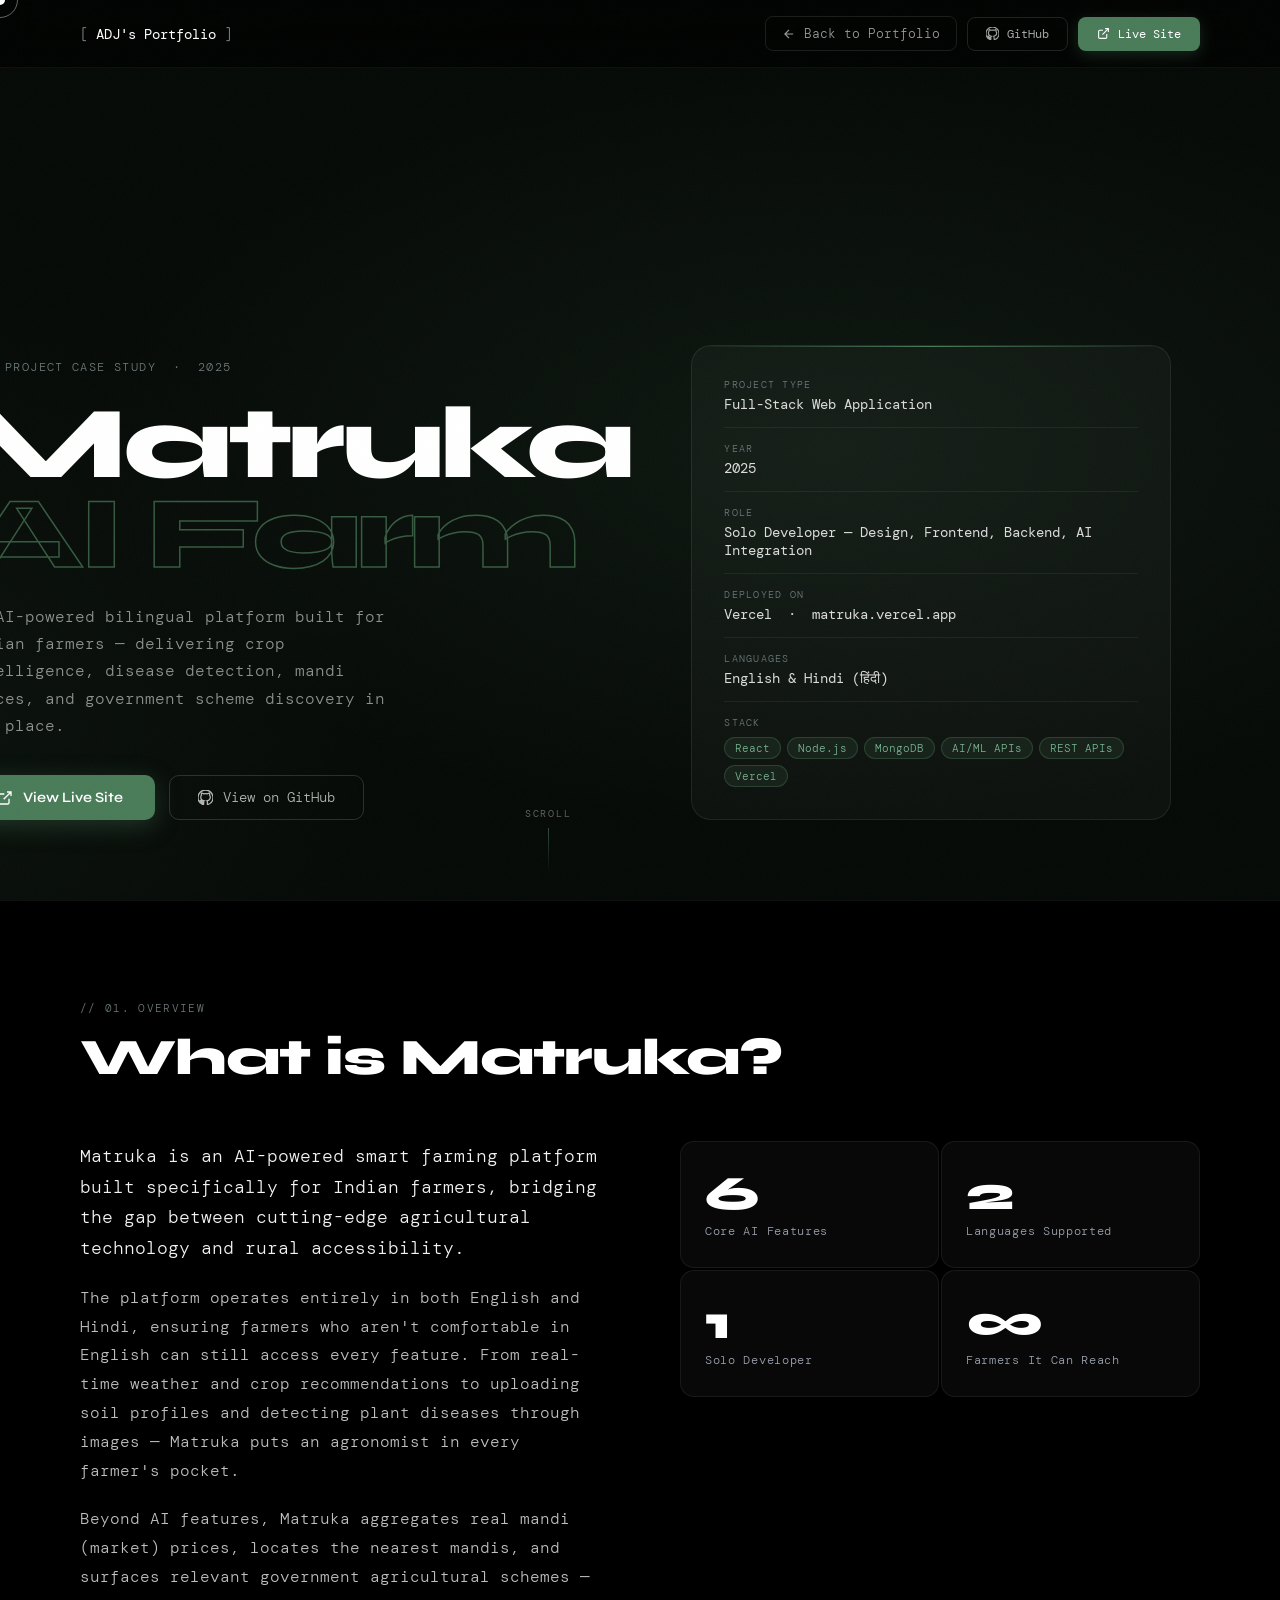
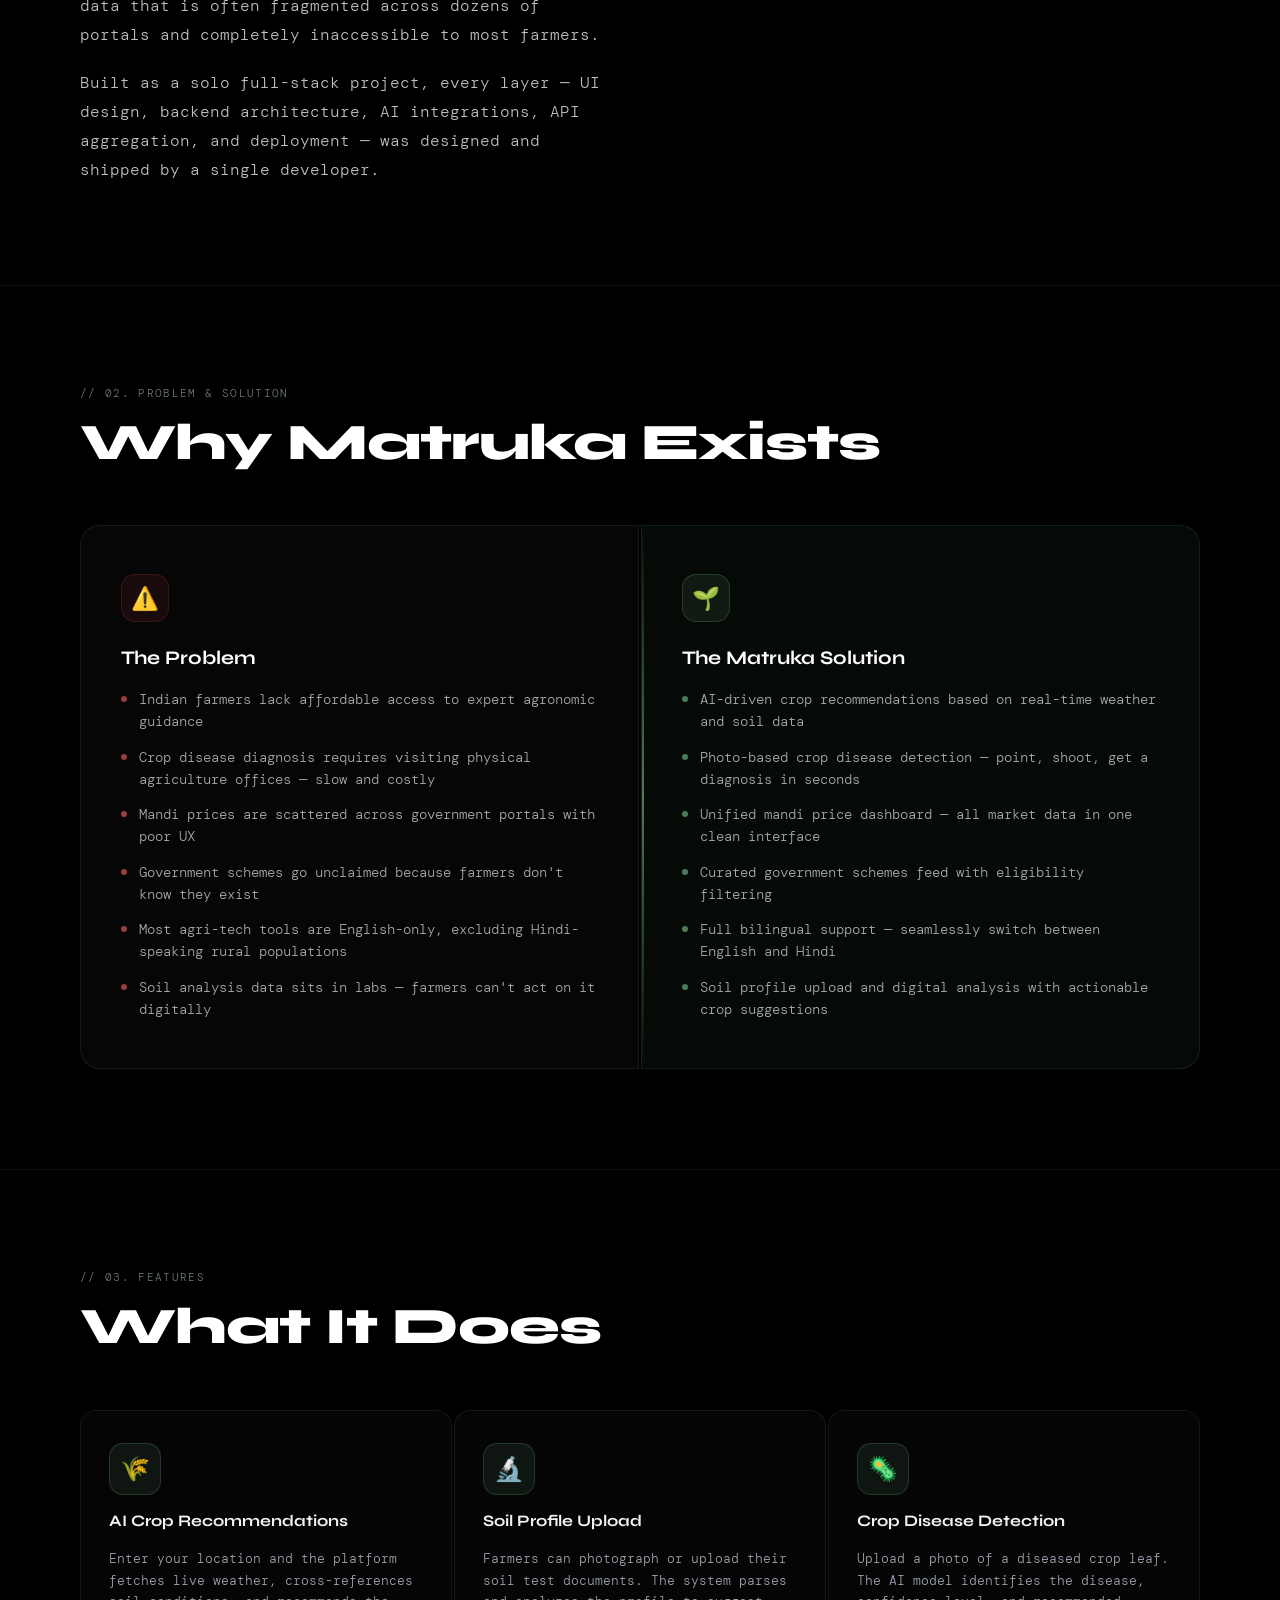
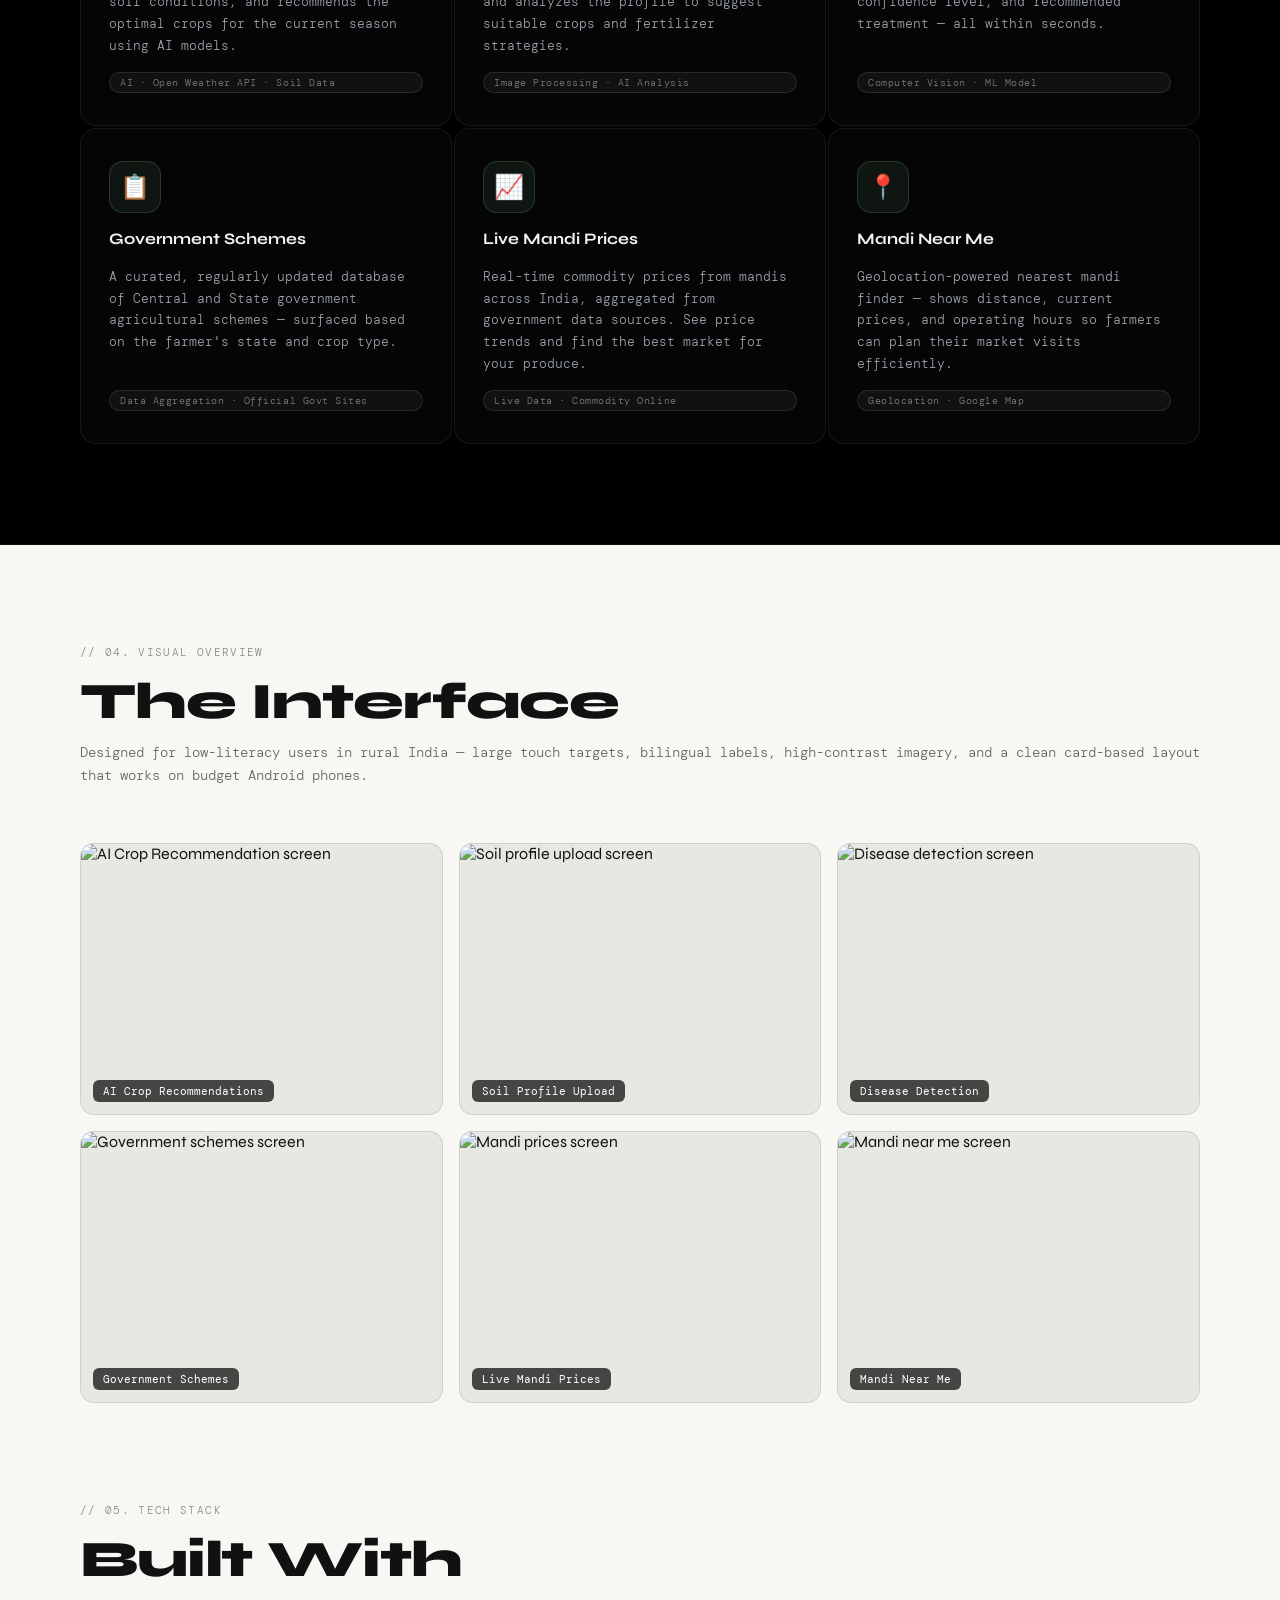
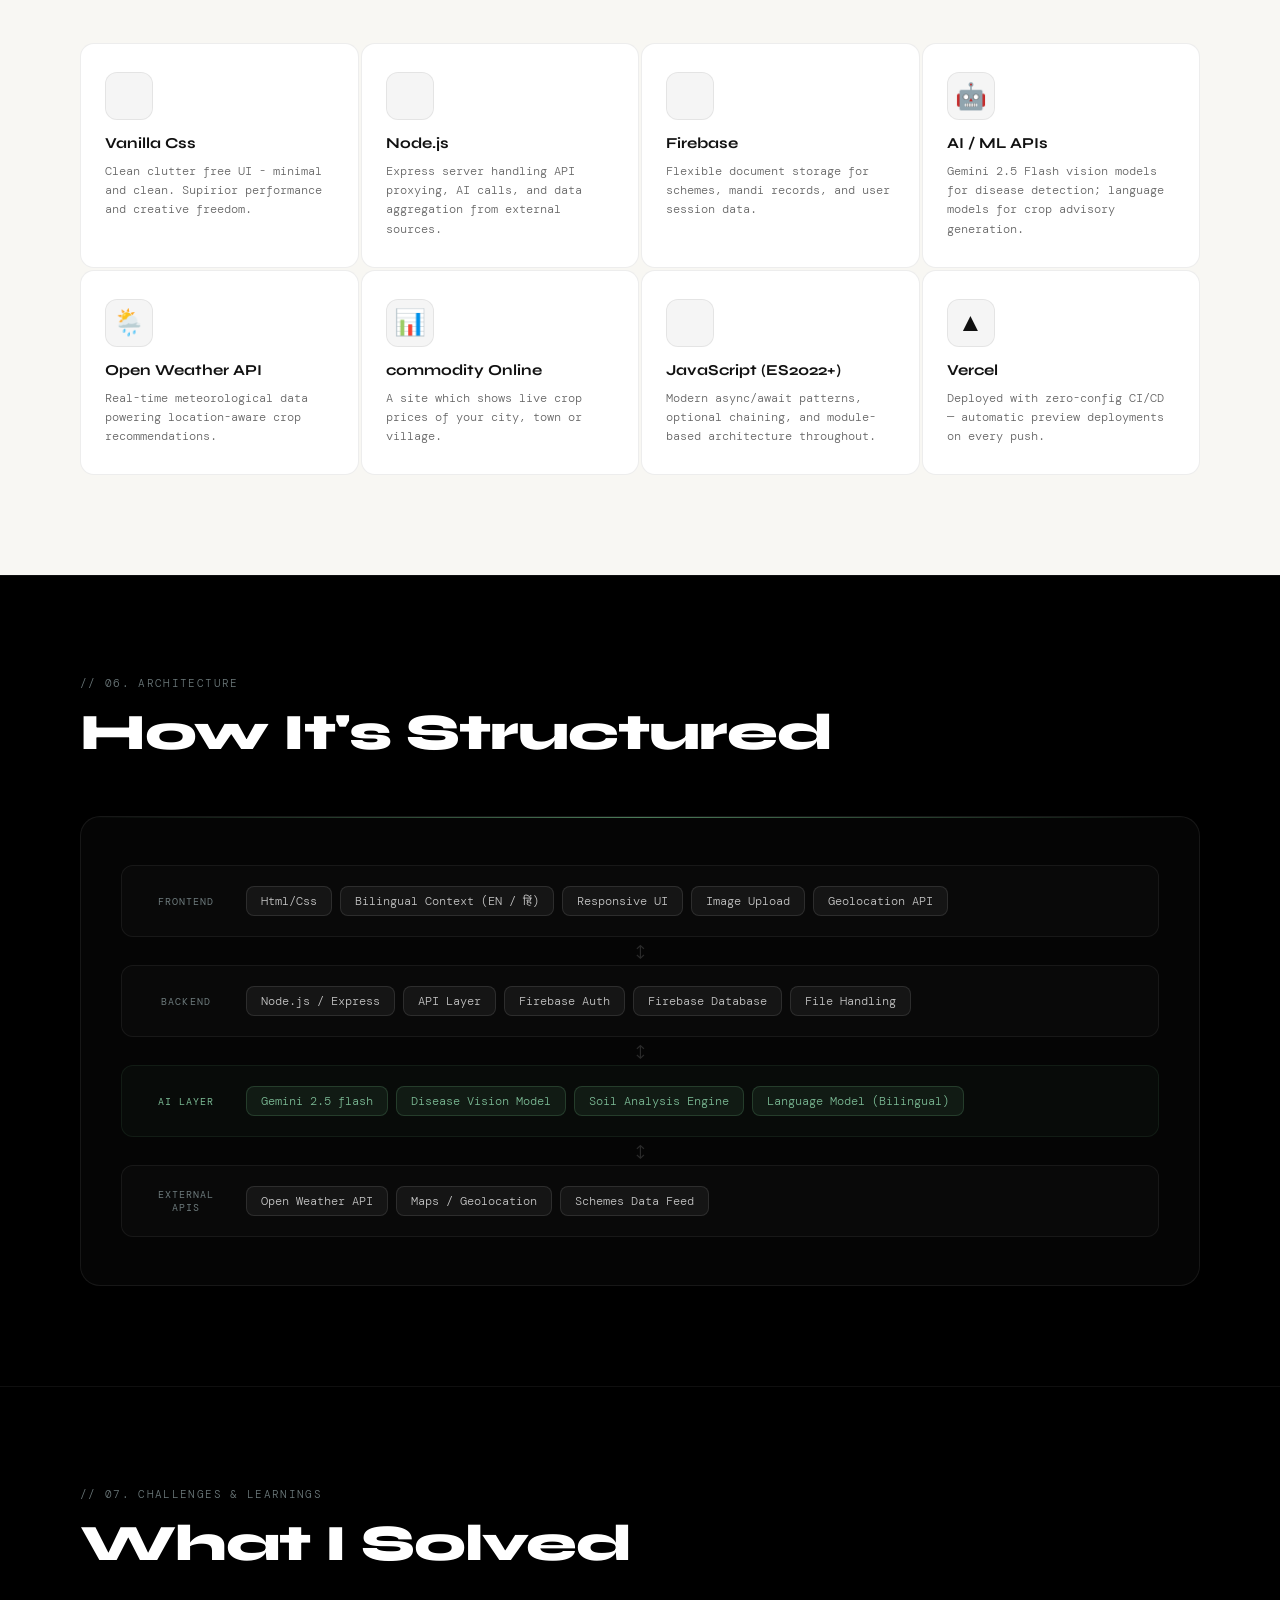
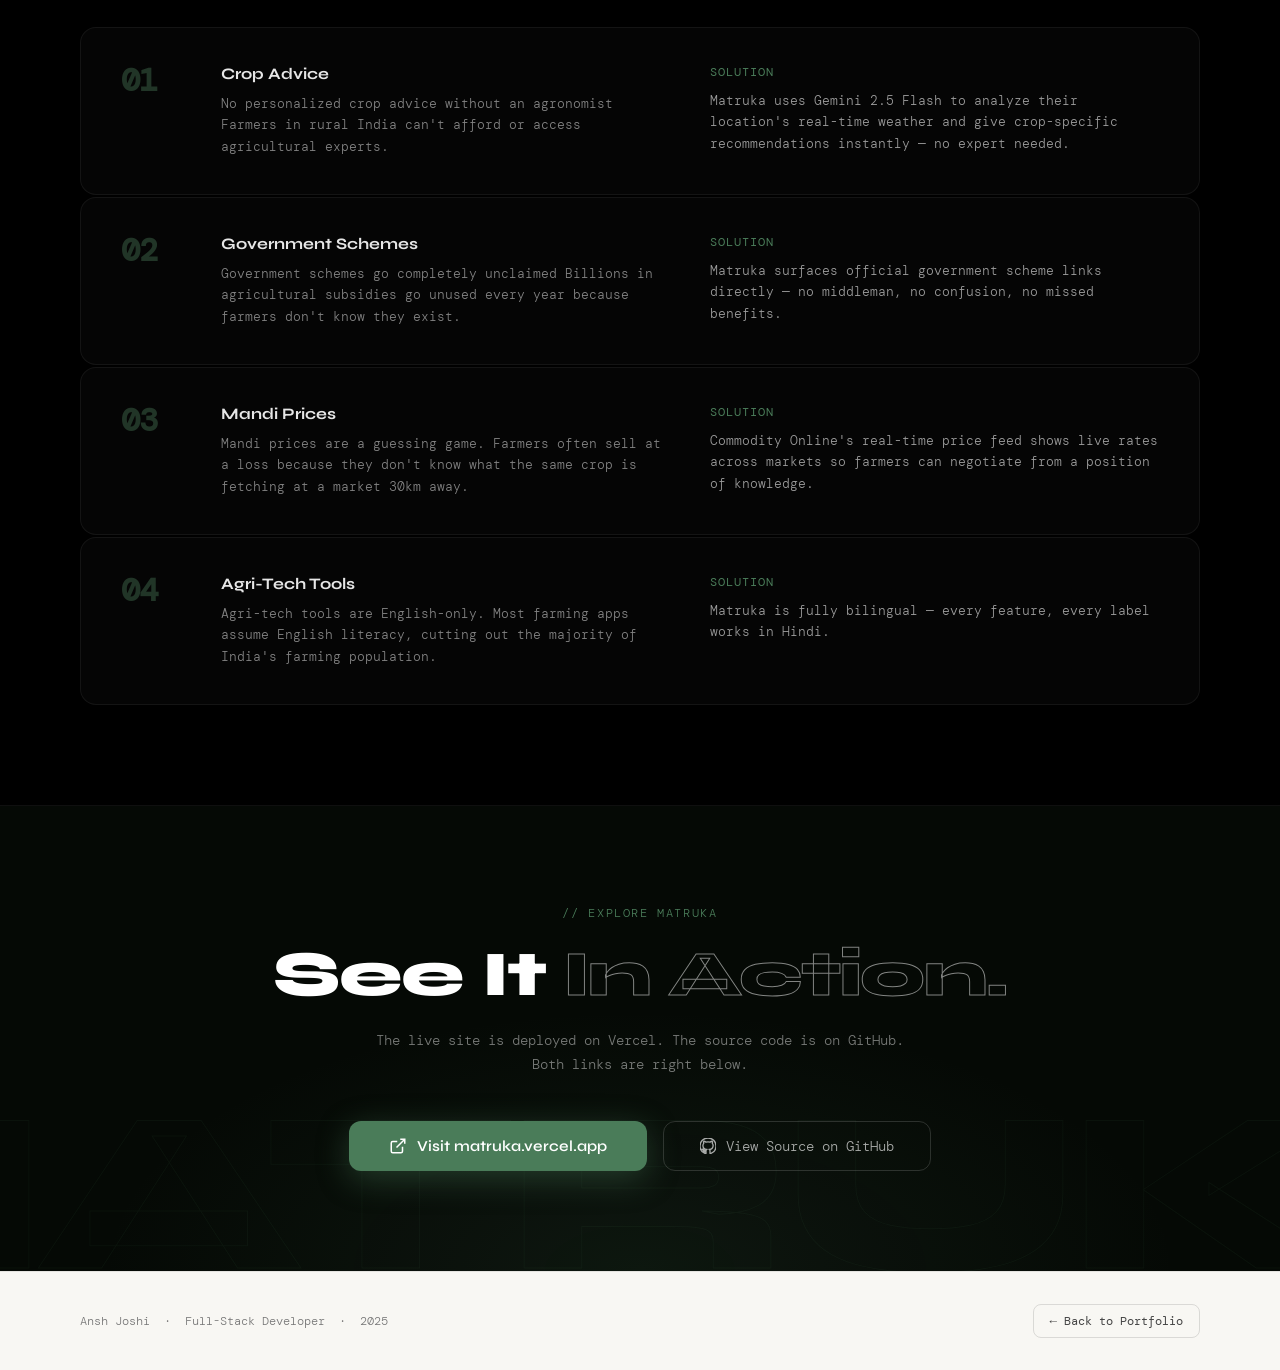
==== commit c9f82669: "added challenges and solutions section" ====
--- a/matruka.html
+++ b/matruka.html
@@ -422,48 +422,48 @@
         <div class="challenge-item reveal">
           <span class="challenge-num">01</span>
           <div class="challenge-problem">
-            <h4>Bilingual State Management</h4>
-            <p>Switching the entire application between English and Hindi — including dynamic AI responses — without losing component state or causing full page reloads.</p>
+            <h4>Crop Advice</h4>
+            <p>No personalized crop advice without an agronomist Farmers in rural India can't afford or access agricultural experts.</p>
           </div>
           <div class="challenge-solution">
             <h4>Solution</h4>
-            <p>Implemented a React Context with a language token passed as a parameter to every AI API call. The backend prompts the model to respond in the target language, so translations are semantic — not just string swaps.</p>
+            <p>Matruka uses Gemini 2.5 Flash to analyze their location's real-time weather and give crop-specific recommendations instantly — no expert needed.</p>
           </div>
         </div>
 
         <div class="challenge-item reveal reveal-d1">
           <span class="challenge-num">02</span>
           <div class="challenge-problem">
-            <h4>Unreliable Government API Data</h4>
-            <p>India's mandi price APIs are inconsistently formatted, have frequent downtime, and return different schemas across states — making direct consumption impossible.</p>
+            <h4>Government Schemes</h4>
+            <p> Government schemes go completely unclaimed Billions in agricultural subsidies go unused every year because farmers don't know they exist.</p>
           </div>
           <div class="challenge-solution">
             <h4>Solution</h4>
-            <p>Built a normalization middleware layer that maps each state's API response to a unified schema with fallback caching. Stale data is shown with a timestamp so farmers know the recency.</p>
+            <p>Matruka surfaces official government scheme links directly — no middleman, no confusion, no missed benefits.</p>
           </div>
         </div>
 
         <div class="challenge-item reveal reveal-d2">
           <span class="challenge-num">03</span>
           <div class="challenge-problem">
-            <h4>AI Response Latency on Slow Connections</h4>
-            <p>Rural users on 2G/3G networks experience long loading times when AI endpoints process images or generate crop recommendations — leading to perceived app failure.</p>
+            <h4> Mandi Prices</h4>
+            <p> Mandi prices are a guessing game. Farmers often sell at a loss because they don't know what the same crop is fetching at a market 30km away.</p>
           </div>
           <div class="challenge-solution">
             <h4>Solution</h4>
-            <p>Added streaming responses for text-based AI outputs and progressive image loading. A skeleton UI with honest progress indicators keeps users informed and reduces abandonment.</p>
+            <p>Commodity Online's real-time price feed shows live rates across markets so farmers can negotiate from a position of knowledge.</p>
           </div>
         </div>
 
         <div class="challenge-item reveal reveal-d3">
           <span class="challenge-num">04</span>
           <div class="challenge-problem">
-            <h4>Designing for Low-Literacy Users</h4>
-            <p>Many Indian farmers have limited reading proficiency. A text-heavy UI would create a barrier regardless of language support.</p>
+            <h4>Agri-Tech Tools</h4>
+            <p>Agri-tech tools are English-only. Most farming apps assume English literacy, cutting out the majority of India's farming population. </p>
           </div>
           <div class="challenge-solution">
             <h4>Solution</h4>
-            <p>Prioritized icon-led navigation, large touch targets, color-coded results (green = healthy, red = disease), and audio-ready text structure so future TTS integration would be seamless.</p>
+            <p> Matruka is fully bilingual — every feature, every label works in Hindi.</p>
           </div>
         </div>
 
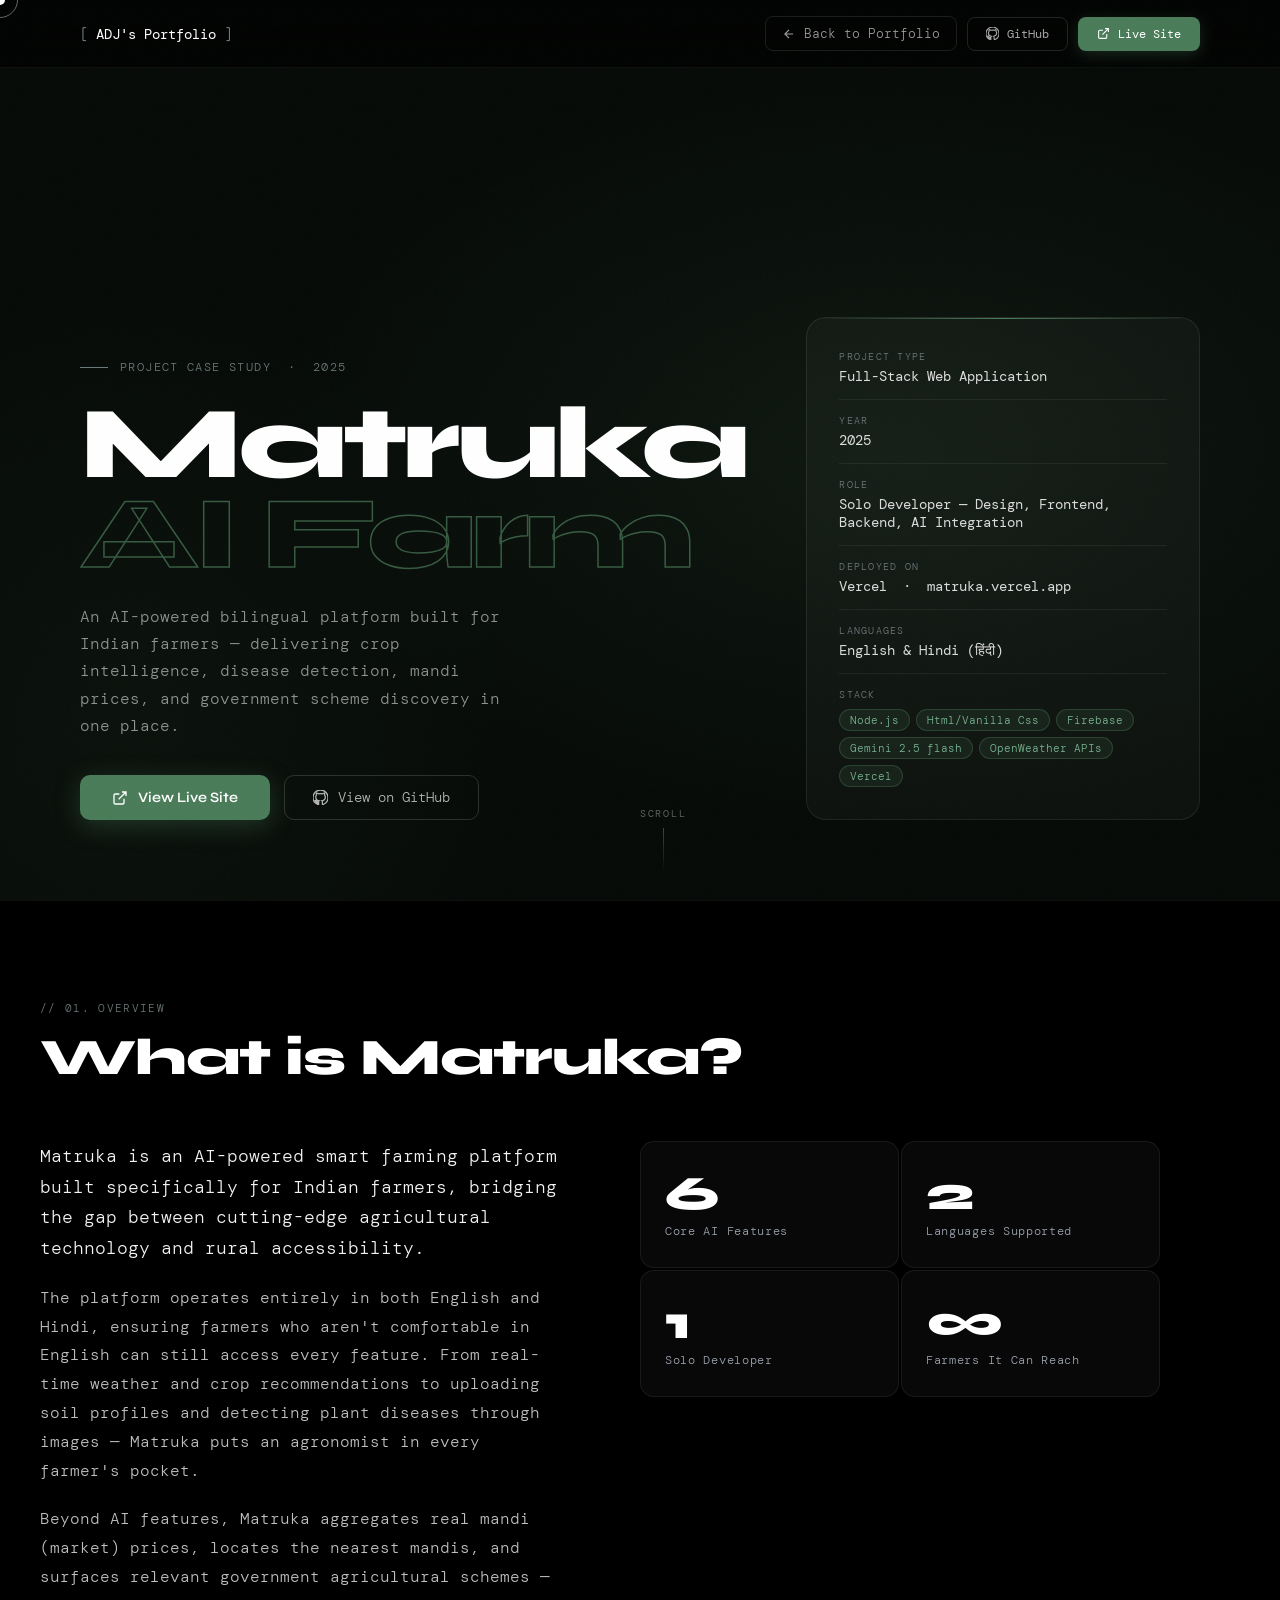
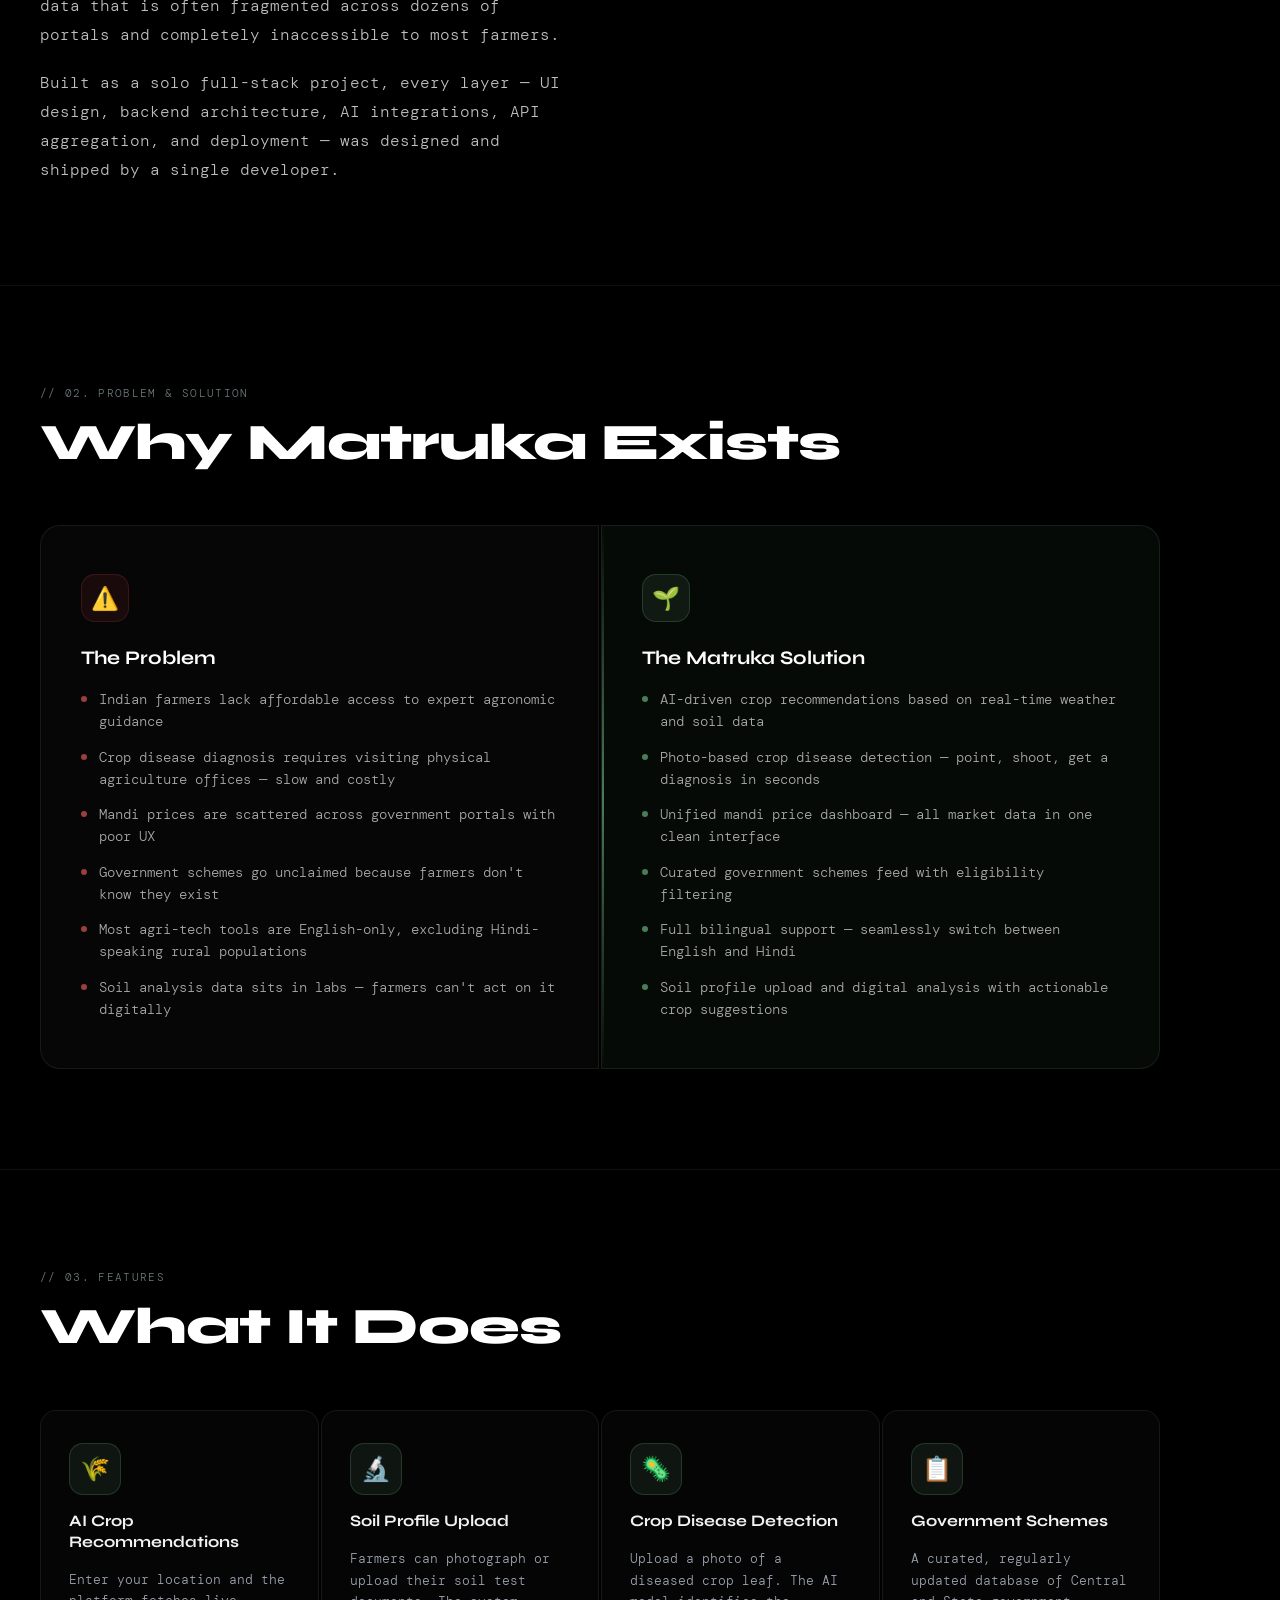
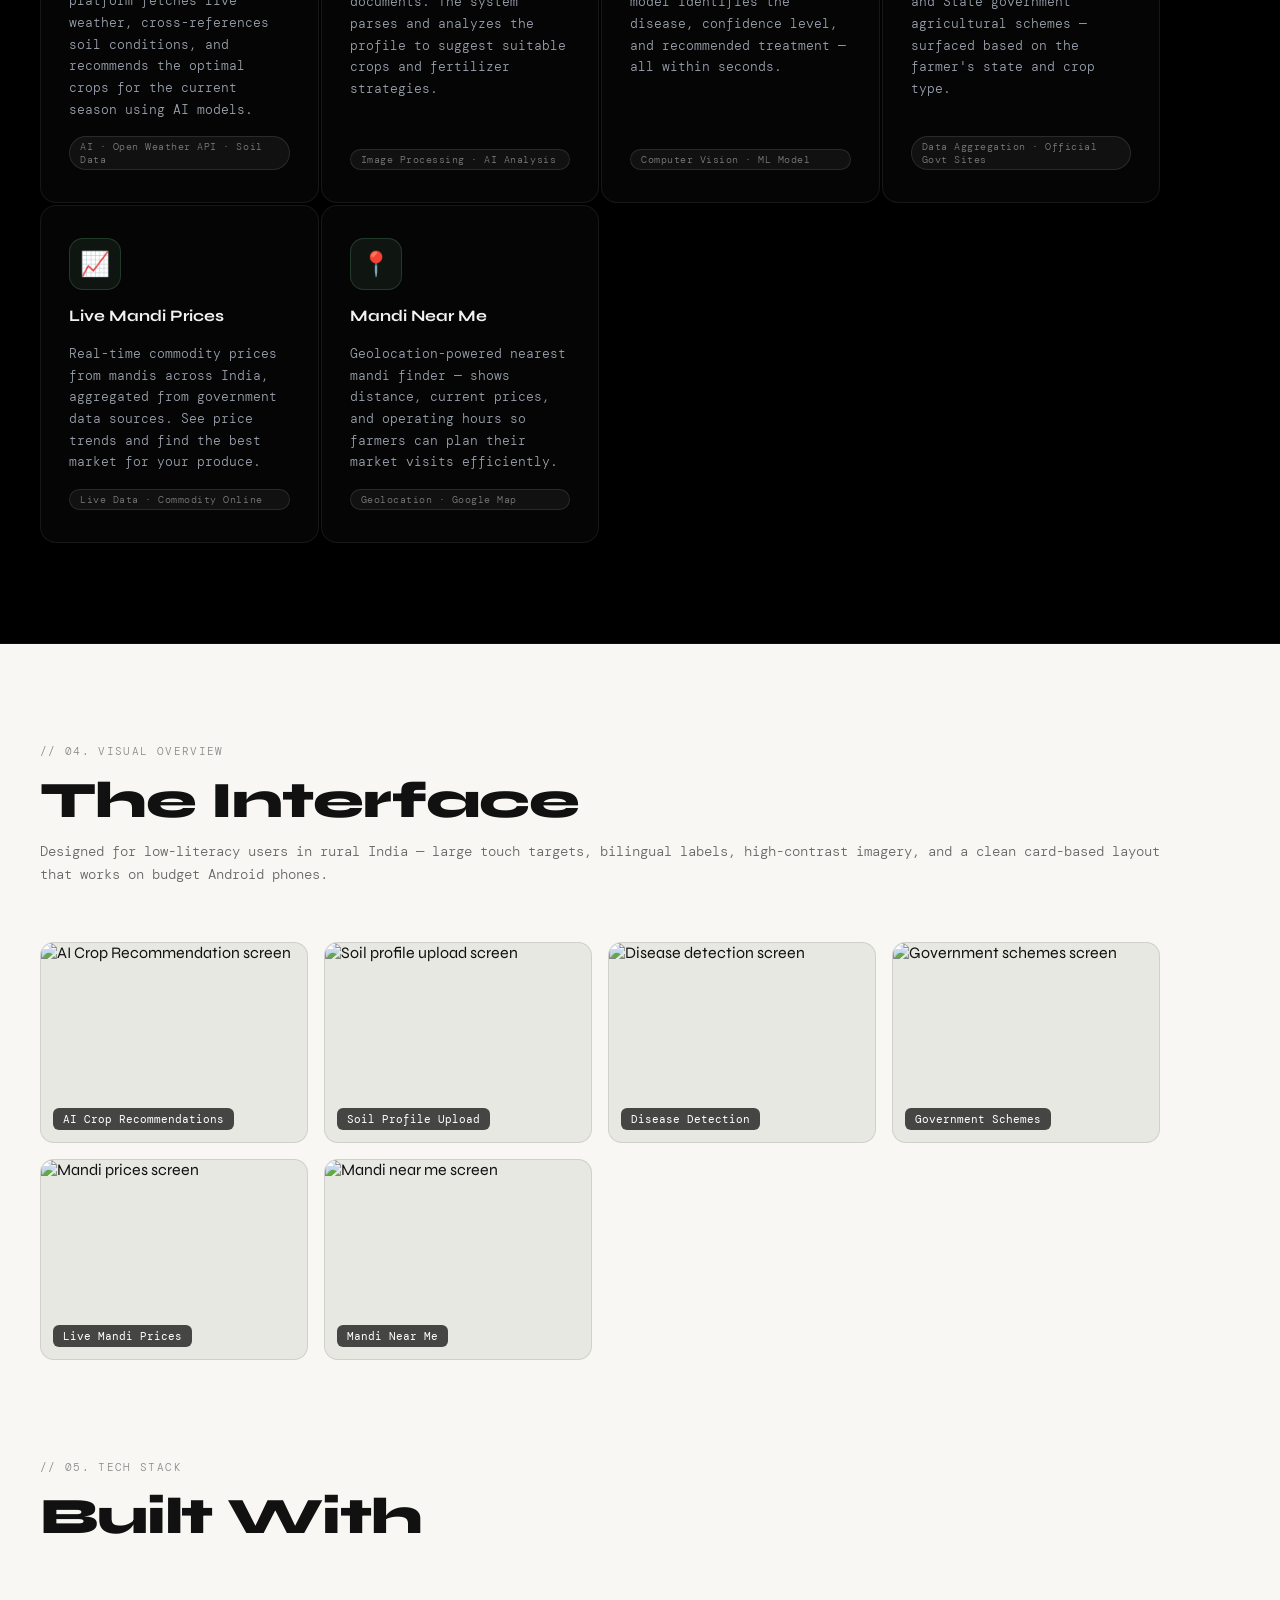
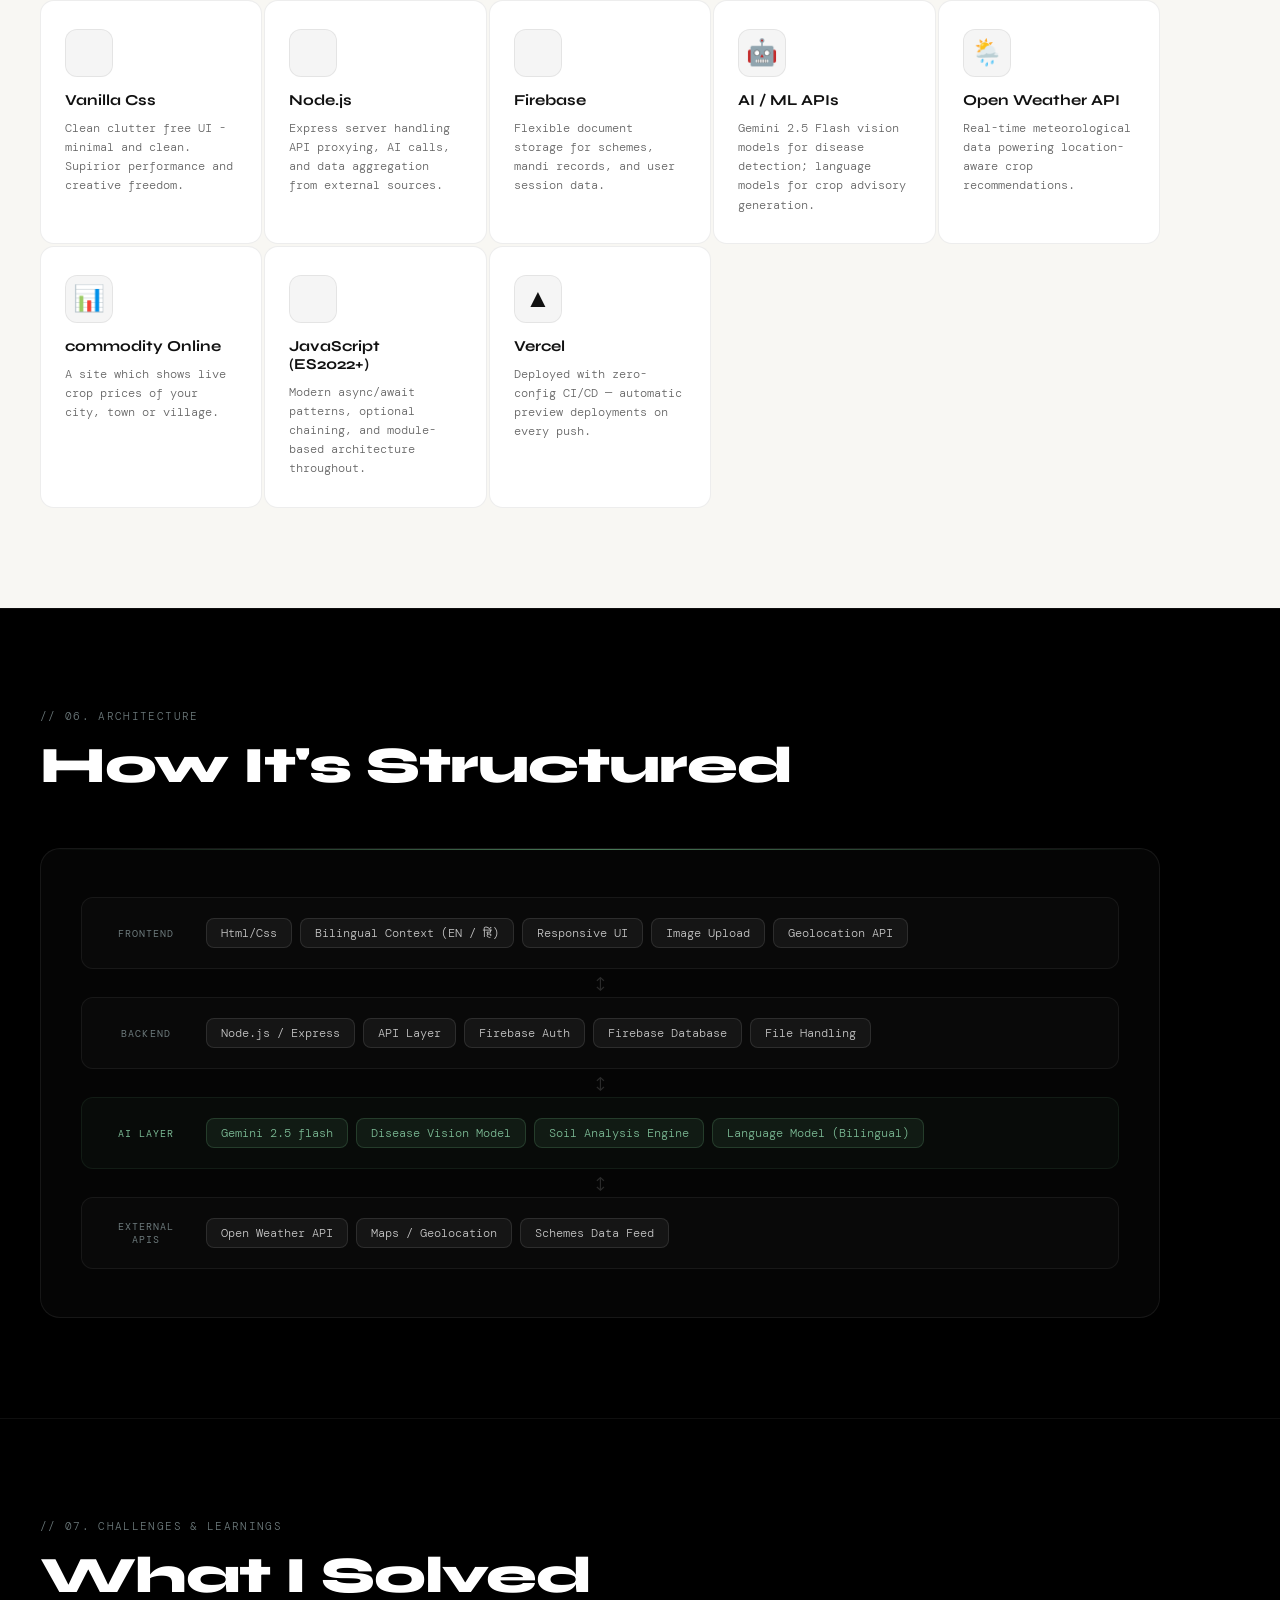
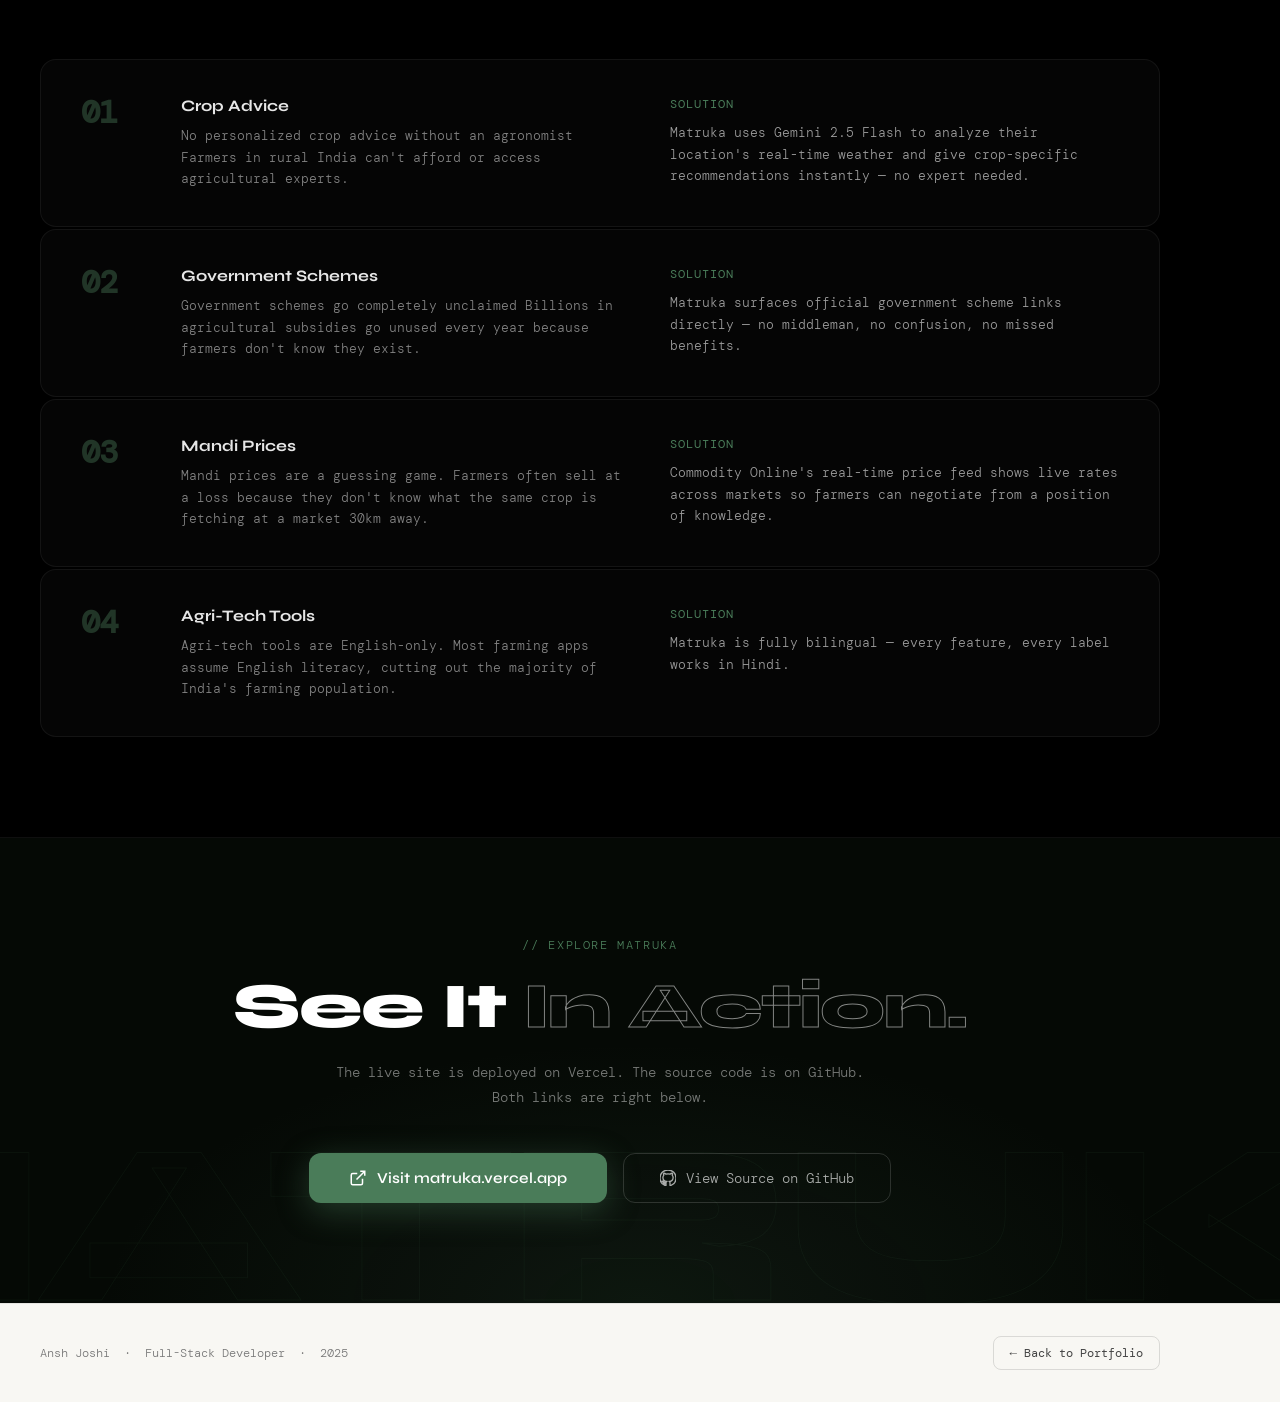
==== commit 0b11ae29: "fixed some minor issues" ====
--- a/matruka.html
+++ b/matruka.html
@@ -104,11 +104,11 @@
         <div class="meta-row">
           <span class="meta-label">Stack</span>
           <div class="meta-tags">
-            <span class="meta-tag">React</span>
             <span class="meta-tag">Node.js</span>
-            <span class="meta-tag">MongoDB</span>
-            <span class="meta-tag">AI/ML APIs</span>
-            <span class="meta-tag">REST APIs</span>
+            <span class="meta-tag">Html/Vanilla Css</span>
+            <span class="meta-tag">Firebase</span>
+            <span class="meta-tag">Gemini 2.5 flash</span>
+            <span class="meta-tag">OpenWeather APIs</span>
             <span class="meta-tag">Vercel</span>
           </div>
         </div>
--- a/matruka.css
+++ b/matruka.css
@@ -1,823 +1,1505 @@
- /* ===== ROOT VALUES (same as portfolio) ===== */
-    :root {
-      --color-primary: #2d2d2d;
-      --color-accent: #6c797b;
-      --color-bg: #000;
-      --color-surface: #000;
-      --color-text: #fff;
-      --color-text-muted: #9ca3af;
-      --color-border: #2d3748;
-      --font-main: "Syne", sans-serif;
-      --font-mono: "DM Mono", monospace;
-      --fw-regular: 300;
-      --fw-medium: 500;
-      --fw-bold: 700;
-      --space-1: 8px;
-      --space-2: 16px;
-      --space-3: 24px;
-      --space-4: 32px;
-      --space-5: 48px;
-      --space-6: 64px;
-      --radius: 12px;
-      --color-cream: #f8f7f3;
-      --color-light: #f0f0f0;
-      /* project accent — a green that speaks "farming" without being loud */
-      --color-matruka: #4a7c59;
-      --color-matruka-soft: rgba(74,124,89,0.15);
-      --color-matruka-border: rgba(74,124,89,0.35);
-    }
-
-    /* ===== BASE ===== */
-    *, *::before, *::after { margin: 0; padding: 0; box-sizing: border-box; }
-    a { color: inherit; text-decoration: none; }
-    html { scroll-behavior: smooth; }
-
-    body {
-      font-family: var(--font-main);
-      background: var(--color-bg);
-      color: var(--color-text);
-      cursor: none;
-      overflow-x: hidden;
-    }
-
-    img, video { max-width: 100%; height: auto; }
-
-    /* ===== NOISE ===== */
-    .noise-overlay {
-      position: fixed; inset: 0; z-index: 9990; pointer-events: none;
-      opacity: 0.025;
-      background-image: url("data:image/svg+xml,%3Csvg viewBox='0 0 256 256' xmlns='http://www.w3.org/2000/svg'%3E%3Cfilter id='noise'%3E%3CfeTurbulence type='fractalNoise' baseFrequency='0.9' numOctaves='4' stitchTiles='stitch'/%3E%3C/filter%3E%3Crect width='100%25' height='100%25' filter='url(%23noise)'/%3E%3C/svg%3E");
-      background-size: 200px;
-    }
-
-    /* ===== SCROLL PROGRESS ===== */
-    .scroll-progress {
-      position: fixed; top: 0; left: 0; height: 2px; width: 0%;
-      background: linear-gradient(90deg, var(--color-matruka), #7ab893);
-      z-index: 9999; transition: width 0.1s linear;
-    }
-
-    /* ===== CURSOR ===== */
-    .cursor {
-      position: fixed; width: 10px; height: 10px; background: #fff;
-      border-radius: 50%; pointer-events: none; z-index: 9998;
-      transform: translate(-50%, -50%);
-      transition: width 0.25s, height 0.25s, background 0.25s;
-      mix-blend-mode: difference;
-    }
-    .cursor-ring {
-      position: fixed; width: 36px; height: 36px;
-      border: 1px solid rgba(255,255,255,0.4); border-radius: 50%;
-      pointer-events: none; z-index: 9997; transform: translate(-50%, -50%);
-      transition: width 0.3s, height 0.3s; mix-blend-mode: difference;
-    }
-
-    /* ===== LAYOUT ===== */
-    .container { width: 100%; max-width: 1200px; margin: 0 auto; padding: 0 40px; }
-
-    /* ===== NAVBAR ===== */
-    .navbar {
-      position: fixed; top: 0; left: 0; width: 100%; z-index: 500;
-      padding: 16px 0;
-      background: rgba(0,0,0,0.7);
-      backdrop-filter: blur(20px);
-      -webkit-backdrop-filter: blur(20px);
-      border-bottom: 1px solid rgba(255,255,255,0.05);
-    }
-
-    .nav-inner {
-      display: flex; align-items: center; justify-content: space-between;
-      max-width: 1200px; margin: 0 auto; padding: 0 40px;
-    }
-
-    .nav-logo {
-      font-family: var(--font-mono); font-size: 0.9rem; font-weight: 400; color: #fff;
-      display: flex; align-items: center; gap: 8px;
-    }
-    .nav-logo-bracket { color: var(--color-accent); }
-
-    .nav-back {
-      display: inline-flex; align-items: center; gap: 8px;
-      font-family: var(--font-mono); font-size: 0.8rem; font-weight: 300;
-      color: rgba(255,255,255,0.6);
-      padding: 8px 16px; border-radius: 8px;
-      border: 1px solid rgba(255,255,255,0.1);
-      transition: all 0.2s;
-    }
-    .nav-back:hover {
-      color: #fff; border-color: rgba(255,255,255,0.25);
-      background: rgba(255,255,255,0.05);
-    }
-    .nav-back svg { width: 14px; height: 14px; stroke: currentColor; fill: none; stroke-width: 2; }
-
-    .nav-links-right { display: flex; align-items: center; gap: 10px; }
-
-    .nav-btn {
-      display: inline-flex; align-items: center; gap: 8px;
-      font-family: var(--font-mono); font-size: 0.78rem; font-weight: 400;
-      padding: 8px 18px; border-radius: 8px;
-      transition: all 0.22s; cursor: pointer; border: none;
-    }
-    .nav-btn svg { width: 13px; height: 13px; stroke: currentColor; fill: none; stroke-width: 2; }
-
-    .btn-ghost {
-      background: transparent; color: rgba(255,255,255,0.65);
-      border: 1px solid rgba(255,255,255,0.12);
-    }
-    .btn-ghost:hover { background: rgba(255,255,255,0.07); color: #fff; border-color: rgba(255,255,255,0.25); }
-
-    .btn-green {
-      background: var(--color-matruka); color: #fff;
-      border: 1px solid transparent;
-      box-shadow: 0 4px 16px rgba(74,124,89,0.3);
-    }
-    .btn-green:hover {
-      background: #3d6b4c; transform: translateY(-1px);
-      box-shadow: 0 8px 24px rgba(74,124,89,0.4);
-    }
-
-    /* ===== HERO SECTION ===== */
-    .project-hero {
-      min-height: 100vh;
-      display: flex; flex-direction: column; justify-content: flex-end;
-      position: relative; overflow: hidden;
-      padding-bottom: 80px;
-      margin-left: -230px;
-    }
-
-    /* layered background: dark base + green gradient + grid */
-    .project-hero::before {
-      content: '';
-      position: absolute; inset: 0;
-      background:
-        radial-gradient(ellipse 70% 60% at 70% 50%, rgba(74,124,89,0.12) 0%, transparent 70%),
-        radial-gradient(ellipse 50% 80% at 10% 80%, rgba(74,124,89,0.07) 0%, transparent 60%),
-        #060a07;
-      z-index: 0;
-    }
-
-    .hero-grid-bg {
-      position: absolute; inset: 0; z-index: 1; pointer-events: none;
-      background-image:
-        repeating-linear-gradient(to right, rgba(74,124,89,0.06) 1px, transparent 1px),
-        repeating-linear-gradient(to bottom, rgba(74,124,89,0.06) 1px, transparent 1px);
-      background-size: 48px 48px;
-      animation: gridDrift 24s linear infinite;
-    }
-    @keyframes gridDrift {
-      0%   { transform: translate(0, 0); }
-      100% { transform: translate(48px, 48px); }
-    }
-
-    /* hero content */
-    .hero-content {
-      position: relative; z-index: 3;
-      display: grid; grid-template-columns: 1fr 480px;
-      gap: 60px; align-items: end;
-    }
-
-    .hero-eyebrow {
-      display: flex; align-items: center; gap: 12px;
-      font-family: var(--font-mono); font-size: 0.72rem; font-weight: 300;
-      color: var(--color-accent); letter-spacing: 0.12em;
-      text-transform: uppercase; margin-bottom: 24px;
-      opacity: 0; animation: fadeUp 0.7s ease 0.2s forwards;
-    }
-
-    .hero-eyebrow::before {
-      content: ''; display: block; width: 28px; height: 1px;
-      background: var(--color-accent);
-    }
-
-  
-
-    .project-title {
-      font-size: clamp(3rem, 8vw, 8rem);
-      font-weight: 900; line-height: 0.88;
-      letter-spacing: -0.04em;
-      opacity: 0; animation: fadeUp 0.8s ease 0.3s forwards;
-    }
-
-    .project-title .title-solid { color: #fff; display: block; }
-    .project-title .title-outline {
-      color: transparent;
-      -webkit-text-stroke: 1.5px rgba(74,124,89,0.7);
-      display: block;
-    }
-
-    .hero-tagline {
-      font-family: var(--font-mono); font-size: 1rem; font-weight: 300;
-      color: rgba(255,255,255,0.55); line-height: 1.7;
-      margin-top: 24px; max-width: 420px;
-      opacity: 0; animation: fadeUp 0.8s ease 0.5s forwards;
-    }
-
-    .hero-cta-row {
-      display: flex; align-items: center; gap: 14px; margin-top: 36px;
-      opacity: 0; animation: fadeUp 0.8s ease 0.65s forwards;
-    }
-
-    .cta-primary {
-      display: inline-flex; align-items: center; gap: 10px;
-      font-family: var(--font-main); font-weight: 600; font-size: 0.9rem;
-      background: var(--color-matruka); color: #fff;
-      padding: 14px 32px; border-radius: 10px; border: none; cursor: pointer;
-      box-shadow: 0 6px 24px rgba(74,124,89,0.35);
-      transition: all 0.25s;
-    }
-    .cta-primary:hover {
-      background: #3d6b4c; transform: translateY(-2px);
-      box-shadow: 0 12px 36px rgba(74,124,89,0.5);
-    }
-    .cta-primary svg { width: 16px; height: 16px; stroke: currentColor; fill: none; stroke-width: 2; }
-
-    .cta-secondary {
-      display: inline-flex; align-items: center; gap: 10px;
-      font-family: var(--font-mono); font-weight: 300; font-size: 0.85rem;
-      background: transparent; color: rgba(255,255,255,0.7);
-      padding: 13px 28px; border-radius: 10px;
-      border: 1px solid rgba(255,255,255,0.15);
-      transition: all 0.25s; cursor: pointer;
-    }
-    .cta-secondary:hover {
-      color: #fff; border-color: rgba(255,255,255,0.35);
-      background: rgba(255,255,255,0.05); transform: translateY(-2px);
-    }
-    .cta-secondary svg { width: 15px; height: 15px; stroke: currentColor; fill: none; stroke-width: 2; }
-
-    /* hero right: metadata card */
-    .hero-meta-card {
-      background: rgba(255,255,255,0.03);
-      border: 1px solid rgba(255,255,255,0.08);
-      border-radius: 20px; padding: 32px;
-      opacity: 0; animation: fadeRight 0.9s ease 0.5s forwards;
-      position: relative; overflow: hidden;
-    }
-
-    .hero-meta-card::before {
-      content: '';
-      position: absolute; top: 0; left: 0; right: 0; height: 1px;
-      background: linear-gradient(90deg, transparent, var(--color-matruka), transparent);
-    }
-
-    .meta-row {
-      display: flex; flex-direction: column; gap: 4px;
-      padding: 14px 0;
-      border-bottom: 1px solid rgba(255,255,255,0.06);
-    }
-    .meta-row:last-child { border-bottom: none; padding-bottom: 0; }
-    .meta-row:first-child { padding-top: 0; }
-
-    .meta-label {
-      font-family: var(--font-mono); font-size: 0.65rem; font-weight: 300;
-      color: var(--color-accent); letter-spacing: 0.12em; text-transform: uppercase;
-    }
-
-    .meta-value {
-      font-family: var(--font-mono); font-size: 0.88rem; font-weight: 400;
-      color: rgba(255,255,255,0.85);
-    }
-
-    .meta-tags { display: flex; flex-wrap: wrap; gap: 6px; margin-top: 4px; }
-
-    .meta-tag {
-      font-family: var(--font-mono); font-size: 0.7rem; font-weight: 300;
-      padding: 3px 10px; border-radius: 999px;
-      background: var(--color-matruka-soft);
-      border: 1px solid var(--color-matruka-border);
-      color: #7ab893;
-    }
-
-    @keyframes fadeUp {
-      from { opacity: 0; transform: translateY(28px); }
-      to   { opacity: 1; transform: translateY(0); }
-    }
-    @keyframes fadeRight {
-      from { opacity: 0; transform: translateX(24px); }
-      to   { opacity: 1; transform: translateX(0); }
-    }
-
-    /* ===== SCROLL HINT ===== */
-    .scroll-hint {
-      position: absolute; bottom: 28px; left: 50%; transform: translateX(-50%);
-      display: flex; flex-direction: column; align-items: center; gap: 8px;
-      z-index: 4; opacity: 0; animation: fadeUp 0.8s ease 1s forwards;
-    }
-    .scroll-hint span {
-      font-family: var(--font-mono); font-size: 0.6rem;
-      letter-spacing: 0.18em; text-transform: uppercase; color: rgba(255,255,255,0.35);
-    }
-    .scroll-line {
-      width: 1px; height: 44px;
-      background: linear-gradient(to bottom, rgba(74,124,89,0.6), transparent);
-      animation: scrollPulse 2s ease infinite;
-    }
-    @keyframes scrollPulse {
-      0%,100% { opacity: 0.5; } 50% { opacity: 1; }
-    }
-
-    /* ===== SECTION DIVIDER ===== */
-    .section-sep {
-      border: none; border-top: 1px solid rgba(255,255,255,0.06);
-      margin: 0;
-    }
-
-    /* ===== SECTION BASE ===== */
-    .proj-section { padding: 100px 0; }
-    .proj-section-light {
-      padding: 100px 0;
-      background: var(--color-cream);
-      color: #111;
-    }
-
-    .section-label {
-      font-family: var(--font-mono); font-size: 0.7rem; font-weight: 300;
-      color: var(--color-accent); letter-spacing: 0.12em; text-transform: uppercase;
-      display: block; margin-bottom: 16px;
-    }
-
-    .section-label-dark {
-      font-family: var(--font-mono); font-size: 0.7rem; font-weight: 300;
-      color: #888; letter-spacing: 0.12em; text-transform: uppercase;
-      display: block; margin-bottom: 16px;
-    }
-
-    .section-heading {
-      font-size: clamp(2rem, 4vw, 3.2rem); font-weight: 800;
-      line-height: 1.05; letter-spacing: -0.02em;
-    }
-
-    /* ===== REVEAL ===== */
-    .reveal {
-      opacity: 0; transform: translateY(28px);
-      transition: opacity 0.7s ease, transform 0.7s ease;
-    }
-    .reveal.in { opacity: 1; transform: translateY(0); }
-    .reveal-d1 { transition-delay: 0.1s; }
-    .reveal-d2 { transition-delay: 0.2s; }
-    .reveal-d3 { transition-delay: 0.3s; }
-    .reveal-d4 { transition-delay: 0.4s; }
-
-    /* ===== OVERVIEW SECTION ===== */
-    .overview-grid {
-      display: grid; grid-template-columns: 1fr 1fr;
-      gap: 80px; align-items: start; margin-top: 56px;
-    }
-
-    .overview-text p {
-      font-family: var(--font-mono); font-weight: 300; font-size: 1rem;
-      line-height: 1.8; color: rgba(255,255,255,0.75); margin-bottom: 20px;
-    }
-
-    .overview-text p:last-child { margin-bottom: 0; }
-
-    .highlight-text {
-      color: rgba(255,255,255,0.95) !important;
-      font-size: 1.1rem !important; line-height: 1.75 !important;
-    }
-
-    .overview-stats {
-      display: grid; grid-template-columns: 1fr 1fr; gap: 2px;
-    }
-
-    .stat-box {
-      background: rgba(255,255,255,0.03);
-      border: 1px solid rgba(255,255,255,0.07);
-      border-radius: 14px; padding: 28px 24px;
-      display: flex; flex-direction: column; gap: 6px;
-      transition: background 0.25s, border-color 0.25s, transform 0.25s;
-    }
-    .stat-box:hover {
-      background: rgba(74,124,89,0.07);
-      border-color: rgba(74,124,89,0.25);
-      transform: translateY(-3px);
-    }
-
-    .stat-box-num {
-      font-size: clamp(2rem, 4vw, 3rem); font-weight: 900;
-      color: #fff; line-height: 1;
-      letter-spacing: -0.03em;
-    }
-
-    .stat-box-label {
-      font-family: var(--font-mono); font-size: 0.72rem; font-weight: 300;
-      color: var(--color-text-muted); letter-spacing: 0.06em;
-    }
-
-    /* ===== PROBLEM/SOLUTION ===== */
-    .ps-grid {
-      display: grid; grid-template-columns: 1fr 1fr;
-      gap: 2px; margin-top: 56px;
-    }
-
-    .ps-card {
-      padding: 48px 40px; position: relative; overflow: hidden;
-    }
-
-    .ps-card-problem {
-      background: #060606;
-      border: 1px solid rgba(255,255,255,0.07);
-      border-radius: 20px 0 0 20px;
-    }
-
-    .ps-card-solution {
-      background: rgba(74,124,89,0.08);
-      border: 1px solid rgba(74,124,89,0.2);
-      border-radius: 0 20px 20px 0;
-    }
-
-    .ps-card-solution::before {
-      content: '';
-      position: absolute; top: 0; left: 0; bottom: 0; width: 2px;
-      background: linear-gradient(to bottom, transparent, var(--color-matruka), transparent);
-    }
-
-    .ps-icon {
-      width: 48px; height: 48px; border-radius: 14px;
-      display: flex; align-items: center; justify-content: center;
-      font-size: 1.4rem; margin-bottom: 24px;
-    }
-
-    .ps-icon-problem { background: rgba(255,80,80,0.08); border: 1px solid rgba(255,80,80,0.15); }
-    .ps-icon-solution { background: var(--color-matruka-soft); border: 1px solid var(--color-matruka-border); }
-
-    .ps-card h3 {
-      font-size: 1.2rem; font-weight: 700; margin-bottom: 20px; color: #fff;
-    }
-
-    .ps-list {
-      list-style: none; display: flex; flex-direction: column; gap: 14px;
-    }
-
-    .ps-list li {
-      display: flex; align-items: flex-start; gap: 12px;
-      font-family: var(--font-mono); font-size: 0.85rem; font-weight: 300;
-      color: rgba(255,255,255,0.65); line-height: 1.6;
-    }
-
-    .ps-list li::before {
-      content: ''; flex-shrink: 0; width: 6px; height: 6px;
-      border-radius: 50%; margin-top: 7px;
-    }
-
-    .ps-card-problem .ps-list li::before { background: rgba(255,100,100,0.6); }
-    .ps-card-solution .ps-list li::before { background: var(--color-matruka); }
-
-    /* ===== FEATURES SECTION ===== */
-    .features-grid {
-      display: grid; grid-template-columns: repeat(3, 1fr);
-      gap: 2px; margin-top: 56px;
-    }
-
-    .feature-card {
-      background: rgba(255,255,255,0.02);
-      border: 1px solid rgba(255,255,255,0.07);
-      border-radius: 16px; padding: 32px 28px;
-      display: flex; flex-direction: column; gap: 16px;
-      transition: background 0.25s, border-color 0.25s, transform 0.25s;
-      position: relative; overflow: hidden;
-    }
-
-    .feature-card::after {
-      content: '';
-      position: absolute; inset: 0;
-      background: linear-gradient(135deg, rgba(74,124,89,0.04) 0%, transparent 60%);
-      pointer-events: none; border-radius: 16px;
-      opacity: 0; transition: opacity 0.3s;
-    }
-
-    .feature-card:hover {
-      background: rgba(74,124,89,0.06);
-      border-color: rgba(74,124,89,0.22);
-      transform: translateY(-4px);
-    }
-    .feature-card:hover::after { opacity: 1; }
-
-    .feature-icon {
-      width: 52px; height: 52px; border-radius: 14px;
-      background: var(--color-matruka-soft);
-      border: 1px solid var(--color-matruka-border);
-      display: flex; align-items: center; justify-content: center;
-      font-size: 1.5rem; flex-shrink: 0;
-    }
-
-    .feature-card h3 {
-      font-size: 1rem; font-weight: 700; color: rgba(255,255,255,0.95);
-      line-height: 1.3;
-    }
-
-    .feature-card p {
-      font-family: var(--font-mono); font-size: 0.82rem; font-weight: 300;
-      color: var(--color-text-muted); line-height: 1.65;
-    }
-
-    .feature-tag {
-      display: inline-block; font-family: var(--font-mono); font-size: 0.65rem;
-      font-weight: 300; padding: 3px 10px; border-radius: 999px;
-      background: rgba(255,255,255,0.05); border: 1px solid rgba(255,255,255,0.1);
-      color: rgba(255,255,255,0.45); margin-top: auto;
-      letter-spacing: 0.05em;
-    }
-
-    /* ===== TECH STACK SECTION (light bg) ===== */
-    .tech-grid {
-      display: grid; grid-template-columns: repeat(4, 1fr);
-      gap: 2px; margin-top: 56px;
-    }
-
-    .tech-card {
-      background: #fff;
-      border: 1px solid rgba(0,0,0,0.07);
-      border-radius: 14px; padding: 28px 24px;
-      display: flex; flex-direction: column; align-items: flex-start; gap: 14px;
-      transition: transform 0.25s, box-shadow 0.25s, border-color 0.25s;
-    }
-
-    .tech-card:hover {
-      transform: translateY(-4px);
-      box-shadow: 0 12px 32px rgba(0,0,0,0.1);
-      border-color: rgba(74,124,89,0.3);
-    }
-
-    .tech-icon {
-      width: 48px; height: 48px; border-radius: 12px;
-      background: rgba(0,0,0,0.04); border: 1px solid rgba(0,0,0,0.07);
-      display: flex; align-items: center; justify-content: center;
-      font-size: 1.6rem;
-    }
-
-    .tech-name {
-      font-weight: 700; font-size: 0.95rem; color: #111;
-    }
-
-    .tech-desc {
-      font-family: var(--font-mono); font-size: 0.75rem; font-weight: 300;
-      color: #666; line-height: 1.6; margin-top: -4px;
-    }
-
-    /* ===== ARCHITECTURE SECTION ===== */
-    .arch-diagram {
-      margin-top: 56px;
-      background: rgba(255,255,255,0.02);
-      border: 1px solid rgba(255,255,255,0.07);
-      border-radius: 20px; padding: 48px 40px;
-      position: relative; overflow: hidden;
-    }
-
-    .arch-diagram::before {
-      content: '';
-      position: absolute; top: 0; left: 0; right: 0; height: 1px;
-      background: linear-gradient(90deg, transparent, var(--color-matruka), transparent);
-    }
-
-    .arch-layers {
-      display: flex; flex-direction: column; gap: 2px;
-    }
-
-    .arch-layer {
-      display: grid; align-items: center; gap: 20px; padding: 20px 24px;
-      border-radius: 12px; border: 1px solid rgba(255,255,255,0.06);
-      background: rgba(255,255,255,0.02);
-    }
-
-    .arch-layer-frontend { grid-template-columns: 80px 1fr; }
-    .arch-layer-backend  { grid-template-columns: 80px 1fr; }
-    .arch-layer-ai       { grid-template-columns: 80px 1fr; background: rgba(74,124,89,0.06); border-color: rgba(74,124,89,0.15); }
-    .arch-layer-ext      { grid-template-columns: 80px 1fr; }
-
-    .arch-layer-badge {
-      font-family: var(--font-mono); font-size: 0.65rem; font-weight: 400;
-      color: var(--color-accent); letter-spacing: 0.1em; text-transform: uppercase;
-      text-align: center;
-    }
-
-    .arch-layer-items { display: flex; flex-wrap: wrap; gap: 8px; }
-
-    .arch-pill {
-      font-family: var(--font-mono); font-size: 0.78rem; font-weight: 300;
-      padding: 6px 14px; border-radius: 8px;
-      background: rgba(255,255,255,0.05); border: 1px solid rgba(255,255,255,0.1);
-      color: rgba(255,255,255,0.75);
-      transition: background 0.2s, border-color 0.2s;
-    }
-    .arch-layer-ai .arch-pill {
-      background: var(--color-matruka-soft); border-color: var(--color-matruka-border);
-      color: #7ab893;
-    }
-
-    /* arrows between layers */
-    .arch-arrow {
-      display: flex; justify-content: center; align-items: center;
-      height: 24px; color: rgba(255,255,255,0.15);
-      font-size: 1rem;
-    }
-
-    /* ===== CHALLENGES SECTION ===== */
-    .challenges-list {
-      display: flex; flex-direction: column; gap: 2px; margin-top: 56px;
-    }
-
-    .challenge-item {
-      display: grid; grid-template-columns: 60px 1fr 1fr;
-      gap: 40px; align-items: start; padding: 36px 40px;
-      background: rgba(255,255,255,0.02);
-      border: 1px solid rgba(255,255,255,0.06);
-      border-radius: 16px;
-      transition: background 0.25s, border-color 0.25s;
-    }
-    .challenge-item:hover {
-      background: rgba(74,124,89,0.05);
-      border-color: rgba(74,124,89,0.15);
-    }
-
-    .challenge-num {
-      font-family: var(--font-mono); font-size: 2rem; font-weight: 900;
-      color: rgba(74,124,89,0.4); line-height: 1;
-      letter-spacing: -0.04em;
-    }
-
-    .challenge-problem h4 {
-      font-size: 1rem; font-weight: 700; margin-bottom: 10px;
-      color: rgba(255,255,255,0.9);
-    }
-    .challenge-problem p {
-      font-family: var(--font-mono); font-size: 0.82rem; font-weight: 300;
-      color: rgba(255,255,255,0.5); line-height: 1.65;
-    }
-
-    .challenge-solution h4 {
-      font-size: 0.75rem; font-weight: 400; font-family: var(--font-mono);
-      color: var(--color-matruka); letter-spacing: 0.08em; text-transform: uppercase;
-      margin-bottom: 10px;
-    }
-    .challenge-solution p {
-      font-family: var(--font-mono); font-size: 0.82rem; font-weight: 300;
-      color: rgba(255,255,255,0.6); line-height: 1.65;
-    }
-
-    /* ===== SCREENSHOTS MOCK ===== */
-    .screens-grid {
-      display: grid; grid-template-columns: 1fr 1fr 1fr;
-      gap: 16px; margin-top: 56px;
-    }
-
-    .screen-card {
-      border-radius: 14px; overflow: hidden;
-      border: 1px solid rgba(0,0,0,0.1);
-      background: #e8e8e2;
-      aspect-ratio: 4/3;
-      position: relative;
-      transition: transform 0.3s, box-shadow 0.3s;
-    }
-    .screen-card:hover {
-      transform: translateY(-6px) scale(1.01);
-      box-shadow: 0 20px 50px rgba(0,0,0,0.15);
-    }
-
-    .screen-card img {
-      width: 100%; height: 100%; object-fit: cover; display: block;
-      filter: saturate(0.85);
-    }
-
-    .screen-label {
-      position: absolute; bottom: 12px; left: 12px;
-      font-family: var(--font-mono); font-size: 0.7rem; font-weight: 400;
-      background: rgba(0,0,0,0.7); color: #fff; padding: 4px 10px;
-      border-radius: 6px; backdrop-filter: blur(8px);
-    }
-
-    /* ===== CTA SECTION ===== */
-    .cta-section {
-      padding: 100px 0;
-      background:
-        radial-gradient(ellipse 60% 80% at 50% 100%, rgba(74,124,89,0.12) 0%, transparent 70%),
-        #050905;
-      text-align: center; position: relative; overflow: hidden;
-    }
-
-    .cta-section::before {
-      content: 'MATRUKA';
-      position: absolute; bottom: -60px; left: 50%; transform: translateX(-50%);
-      font-size: 18vw; font-weight: 900; letter-spacing: -0.04em;
-      color: transparent; -webkit-text-stroke: 1px rgba(74,124,89,0.08);
-      white-space: nowrap; pointer-events: none; user-select: none;
-    }
-
-    .cta-inner { position: relative; z-index: 2; }
-
-    .cta-eyebrow {
-      font-family: var(--font-mono); font-size: 0.72rem; font-weight: 300;
-      color: var(--color-matruka); letter-spacing: 0.14em; text-transform: uppercase;
-      margin-bottom: 20px; display: block;
-    }
-
-    .cta-heading {
-      font-size: clamp(2.5rem, 5vw, 4.5rem); font-weight: 900;
-      line-height: 1.05; letter-spacing: -0.03em;
-      margin-bottom: 20px;
-    }
-
-    .cta-heading .outline {
-      color: transparent; -webkit-text-stroke: 1px rgba(255,255,255,0.5);
-    }
-
-    .cta-sub {
-      font-family: var(--font-mono); font-size: 0.9rem; font-weight: 300;
-      color: rgba(255,255,255,0.45); margin-bottom: 44px; line-height: 1.7;
-    }
-
-    .cta-buttons {
-      display: flex; align-items: center; justify-content: center; gap: 16px;
-      flex-wrap: wrap;
-    }
-
-    .cta-btn-primary {
-      display: inline-flex; align-items: center; gap: 10px;
-      font-family: var(--font-main); font-weight: 600; font-size: 0.95rem;
-      background: var(--color-matruka); color: #fff;
-      padding: 16px 40px; border-radius: 12px;
-      box-shadow: 0 8px 32px rgba(74,124,89,0.4);
-      transition: all 0.25s;
-    }
-    .cta-btn-primary:hover {
-      background: #3d6b4c; transform: translateY(-3px);
-      box-shadow: 0 16px 48px rgba(74,124,89,0.55);
-    }
-    .cta-btn-primary svg { width: 18px; height: 18px; stroke: currentColor; fill: none; stroke-width: 2; }
-
-    .cta-btn-ghost {
-      display: inline-flex; align-items: center; gap: 10px;
-      font-family: var(--font-mono); font-weight: 300; font-size: 0.88rem;
-      background: transparent; color: rgba(255,255,255,0.65);
-      padding: 15px 36px; border-radius: 12px;
-      border: 1px solid rgba(255,255,255,0.15);
-      transition: all 0.25s;
-    }
-    .cta-btn-ghost:hover {
-      color: #fff; border-color: rgba(255,255,255,0.35);
-      background: rgba(255,255,255,0.05); transform: translateY(-3px);
-    }
-    .cta-btn-ghost svg { width: 16px; height: 16px; stroke: currentColor; fill: none; stroke-width: 2; }
-
-    /* ===== FOOTER ===== */
-    .project-footer {
-      background: var(--color-cream); padding: 32px 0;
-      border-top: 1px solid rgba(0,0,0,0.08);
-    }
-
-    .footer-inner {
-      display: flex; align-items: center; justify-content: space-between;
-    }
-
-    .footer-text {
-      font-family: var(--font-mono); font-size: 0.78rem; font-weight: 300; color: #777;
-    }
-
-    .footer-back {
-      font-family: var(--font-mono); font-size: 0.78rem; font-weight: 400; color: #444;
-      padding: 8px 16px; border: 1px solid rgba(0,0,0,0.12); border-radius: 8px;
-      transition: all 0.2s;
-    }
-    .footer-back:hover { background: rgba(0,0,0,0.05); color: #111; transform: translateY(-1px); }
-
-    /* ===== NAV ACTIVE ===== */
-    .nav-link-active { color: #fff !important; }
-
-    /* ===== RESPONSIVE ===== */
-    @media (max-width: 1023px) {
-      .hero-content { grid-template-columns: 1fr; }
-      .hero-meta-card { max-width: 480px; }
-      .overview-grid { grid-template-columns: 1fr; gap: 48px; }
-      .ps-grid { grid-template-columns: 1fr; gap: 2px; }
-      .ps-card-problem { border-radius: 20px 20px 0 0; }
-      .ps-card-solution { border-radius: 0 0 20px 20px; }
-      .ps-card-solution::before { display: none; }
-      .features-grid { grid-template-columns: 1fr 1fr; }
-      .tech-grid { grid-template-columns: 1fr 1fr; }
-      .challenge-item { grid-template-columns: 40px 1fr; }
-      .challenge-solution { grid-column: 2; }
-      .screens-grid { grid-template-columns: 1fr 1fr; }
-      .arch-layer { grid-template-columns: 60px 1fr; }
-    }
-
-    @media (max-width: 768px) {
-      .cursor, .cursor-ring { display: none; }
-      body { cursor: auto; }
-      .container { padding: 0 20px; }
-      .nav-inner { padding: 0 20px; }
-      .features-grid { grid-template-columns: 1fr; }
-      .tech-grid { grid-template-columns: 1fr 1fr; }
-      .screens-grid { grid-template-columns: 1fr; }
-      .cta-buttons { flex-direction: column; align-items: stretch; text-align: center; }
-      .cta-btn-primary, .cta-btn-ghost { justify-content: center; }
-      .challenge-item { grid-template-columns: 1fr; gap: 16px; }
-      .challenge-num { font-size: 1.2rem; }
-      .nav-links-right { gap: 6px; }
-      .nav-btn { padding: 7px 12px; font-size: 0.72rem; }
-    }
-
-    @media (max-width: 640px) {
-      .proj-section, .proj-section-light, .cta-section { padding: 64px 0; }
-      .tech-grid { grid-template-columns: 1fr; }
-      .overview-stats { grid-template-columns: 1fr 1fr; }
-    }+/* ===== ROOT VALUES (same as portfolio) ===== */
+:root {
+  --color-primary: #2d2d2d;
+  --color-accent: #6c797b;
+  --color-bg: #000;
+  --color-surface: #000;
+  --color-text: #fff;
+  --color-text-muted: #9ca3af;
+  --color-border: #2d3748;
+  --font-main: "Syne", sans-serif;
+  --font-mono: "DM Mono", monospace;
+  --fw-regular: 300;
+  --fw-medium: 500;
+  --fw-bold: 700;
+  --space-1: 8px;
+  --space-2: 16px;
+  --space-3: 24px;
+  --space-4: 32px;
+  --space-5: 48px;
+  --space-6: 64px;
+  --radius: 12px;
+  --color-cream: #f8f7f3;
+  --color-light: #f0f0f0;
+  /* project accent — a green that speaks "farming" without being loud */
+  --color-matruka: #4a7c59;
+  --color-matruka-soft: rgba(74, 124, 89, 0.15);
+  --color-matruka-border: rgba(74, 124, 89, 0.35);
+}
+
+/* ===== BASE ===== */
+*,
+*::before,
+*::after {
+  margin: 0;
+  padding: 0;
+  box-sizing: border-box;
+}
+
+a {
+  color: inherit;
+  text-decoration: none;
+}
+
+html {
+  scroll-behavior: smooth;
+}
+
+body {
+  font-family: var(--font-main);
+  background: var(--color-bg);
+  color: var(--color-text);
+  cursor: none;
+  overflow-x: hidden;
+}
+
+img,
+video {
+  max-width: 100%;
+  height: auto;
+}
+
+/* ===== NOISE ===== */
+.noise-overlay {
+  position: fixed;
+  inset: 0;
+  z-index: 9990;
+  pointer-events: none;
+  opacity: 0.025;
+  background-image: url("data:image/svg+xml,%3Csvg viewBox='0 0 256 256' xmlns='http://www.w3.org/2000/svg'%3E%3Cfilter id='noise'%3E%3CfeTurbulence type='fractalNoise' baseFrequency='0.9' numOctaves='4' stitchTiles='stitch'/%3E%3C/filter%3E%3Crect width='100%25' height='100%25' filter='url(%23noise)'/%3E%3C/svg%3E");
+  background-size: 200px;
+}
+
+/* ===== SCROLL PROGRESS ===== */
+.scroll-progress {
+  position: fixed;
+  top: 0;
+  left: 0;
+  height: 2px;
+  width: 0%;
+  background: linear-gradient(90deg, var(--color-matruka), #7ab893);
+  z-index: 9999;
+  transition: width 0.1s linear;
+}
+
+/* ===== CURSOR ===== */
+.cursor {
+  position: fixed;
+  width: 10px;
+  height: 10px;
+  background: #fff;
+  border-radius: 50%;
+  pointer-events: none;
+  z-index: 9998;
+  transform: translate(-50%, -50%);
+  transition: width 0.25s, height 0.25s, background 0.25s;
+  mix-blend-mode: difference;
+}
+
+.cursor-ring {
+  position: fixed;
+  width: 36px;
+  height: 36px;
+  border: 1px solid rgba(255, 255, 255, 0.4);
+  border-radius: 50%;
+  pointer-events: none;
+  z-index: 9997;
+  transform: translate(-50%, -50%);
+  transition: width 0.3s, height 0.3s;
+  mix-blend-mode: difference;
+}
+
+/* ===== LAYOUT ===== */
+.container {
+  width: min(1200px, 100%);
+  padding: 0 clamp(16px, 4vw, 40px);
+}
+
+
+/* ===== NAVBAR ===== */
+.navbar {
+  position: fixed;
+  top: 0;
+  left: 0;
+  width: 100%;
+  z-index: 500;
+  padding: 16px 0;
+  background: rgba(0, 0, 0, 0.7);
+  backdrop-filter: blur(20px);
+  -webkit-backdrop-filter: blur(20px);
+  border-bottom: 1px solid rgba(255, 255, 255, 0.05);
+}
+
+.nav-inner {
+  display: flex;
+  align-items: center;
+  justify-content: space-between;
+  max-width: 1200px;
+  margin: 0 auto;
+  padding: 0 40px;
+}
+
+.nav-logo {
+  font-family: var(--font-mono);
+  font-size: 0.9rem;
+  font-weight: 400;
+  color: #fff;
+  display: flex;
+  align-items: center;
+  gap: 8px;
+}
+
+.nav-logo-bracket {
+  color: var(--color-accent);
+}
+
+.nav-back {
+  display: inline-flex;
+  align-items: center;
+  gap: 8px;
+  font-family: var(--font-mono);
+  font-size: 0.8rem;
+  font-weight: 300;
+  color: rgba(255, 255, 255, 0.6);
+  padding: 8px 16px;
+  border-radius: 8px;
+  border: 1px solid rgba(255, 255, 255, 0.1);
+  transition: all 0.2s;
+}
+
+.nav-back:hover {
+  color: #fff;
+  border-color: rgba(255, 255, 255, 0.25);
+  background: rgba(255, 255, 255, 0.05);
+}
+
+.nav-back svg {
+  width: 14px;
+  height: 14px;
+  stroke: currentColor;
+  fill: none;
+  stroke-width: 2;
+}
+
+.nav-links-right {
+  display: flex;
+  align-items: center;
+  gap: 10px;
+}
+
+.nav-btn {
+  display: inline-flex;
+  align-items: center;
+  gap: 8px;
+  font-family: var(--font-mono);
+  font-size: 0.78rem;
+  font-weight: 400;
+  padding: 8px 18px;
+  border-radius: 8px;
+  transition: all 0.22s;
+  cursor: pointer;
+  border: none;
+}
+
+.nav-btn svg {
+  width: 13px;
+  height: 13px;
+  stroke: currentColor;
+  fill: none;
+  stroke-width: 2;
+}
+
+.btn-ghost {
+  background: transparent;
+  color: rgba(255, 255, 255, 0.65);
+  border: 1px solid rgba(255, 255, 255, 0.12);
+}
+
+.btn-ghost:hover {
+  background: rgba(255, 255, 255, 0.07);
+  color: #fff;
+  border-color: rgba(255, 255, 255, 0.25);
+}
+
+.btn-green {
+  background: var(--color-matruka);
+  color: #fff;
+  border: 1px solid transparent;
+  box-shadow: 0 4px 16px rgba(74, 124, 89, 0.3);
+}
+
+.btn-green:hover {
+  background: #3d6b4c;
+  transform: translateY(-1px);
+  box-shadow: 0 8px 24px rgba(74, 124, 89, 0.4);
+}
+
+/* ===== HERO SECTION ===== */
+.project-hero {
+  min-height: 100vh;
+  display: flex;
+  flex-direction: column;
+  justify-content: flex-end;
+  position: relative;
+  overflow: hidden;
+  padding-bottom: 80px;
+  margin-left: 0px;
+  padding-left: clamp(16px, 4vw, 40px);
+  padding-right: clamp(16px, 4vw, 40px);
+}
+
+/* layered background: dark base + green gradient + grid */
+.project-hero::before {
+  content: '';
+  position: absolute;
+  inset: 0;
+  background:
+    radial-gradient(ellipse 70% 60% at 70% 50%, rgba(74, 124, 89, 0.12) 0%, transparent 70%),
+    radial-gradient(ellipse 50% 80% at 10% 80%, rgba(74, 124, 89, 0.07) 0%, transparent 60%),
+    #060a07;
+  z-index: 0;
+}
+
+.hero-grid-bg {
+  position: absolute;
+  inset: 0;
+  z-index: 1;
+  pointer-events: none;
+  background-image:
+    repeating-linear-gradient(to right, rgba(74, 124, 89, 0.06) 1px, transparent 1px),
+    repeating-linear-gradient(to bottom, rgba(74, 124, 89, 0.06) 1px, transparent 1px);
+  background-size: 48px 48px;
+  animation: gridDrift 24s linear infinite;
+}
+
+@keyframes gridDrift {
+  0% {
+    transform: translate(0, 0);
+  }
+
+  100% {
+    transform: translate(48px, 48px);
+  }
+}
+
+/* hero content */
+.hero-content {
+  position: relative;
+  z-index: 3;
+  display: grid;
+   grid-template-columns: 1fr minmax(280px, 420px);
+   gap: clamp(24px, 5vw, 60px);
+  align-items: end;
+}
+
+.hero-eyebrow {
+  display: flex;
+  align-items: center;
+  gap: 12px;
+  font-family: var(--font-mono);
+  font-size: 0.72rem;
+  font-weight: 300;
+  color: var(--color-accent);
+  letter-spacing: 0.12em;
+  text-transform: uppercase;
+  margin-bottom: 24px;
+  opacity: 0;
+  animation: fadeUp 0.7s ease 0.2s forwards;
+}
+
+.hero-eyebrow::before {
+  content: '';
+  display: block;
+  width: 28px;
+  height: 1px;
+  background: var(--color-accent);
+}
+
+
+
+.project-title {
+  font-size: clamp(3rem, 8vw, 8rem);
+  font-weight: 900;
+  line-height: 0.88;
+  letter-spacing: -0.04em;
+  opacity: 0;
+  animation: fadeUp 0.8s ease 0.3s forwards;
+}
+
+.project-title .title-solid {
+  color: #fff;
+  display: block;
+}
+
+.project-title .title-outline {
+  color: transparent;
+  -webkit-text-stroke: 1.5px rgba(74, 124, 89, 0.7);
+  display: block;
+}
+
+.hero-tagline {
+  font-family: var(--font-mono);
+  font-size: clamp(0.9rem, 2vw, 1rem);
+  font-weight: 300;
+  color: rgba(255, 255, 255, 0.55);
+  line-height: 1.7;
+  margin-top: 24px;
+  max-width: 420px;
+  opacity: 0;
+  animation: fadeUp 0.8s ease 0.5s forwards;
+}
+
+.hero-cta-row {
+  display: flex;
+  align-items: center;
+  gap: 14px;
+  margin-top: 36px;
+  opacity: 0;
+  animation: fadeUp 0.8s ease 0.65s forwards;
+}
+
+.cta-primary {
+  display: inline-flex;
+  align-items: center;
+  gap: 10px;
+  font-family: var(--font-main);
+  font-weight: 600;
+  font-size: 0.9rem;
+  background: var(--color-matruka);
+  color: #fff;
+  padding: 14px 32px;
+  border-radius: 10px;
+  border: none;
+  cursor: pointer;
+  box-shadow: 0 6px 24px rgba(74, 124, 89, 0.35);
+  transition: all 0.25s;
+}
+
+.cta-primary:hover {
+  background: #3d6b4c;
+  transform: translateY(-2px);
+  box-shadow: 0 12px 36px rgba(74, 124, 89, 0.5);
+}
+
+.cta-primary svg {
+  width: 16px;
+  height: 16px;
+  stroke: currentColor;
+  fill: none;
+  stroke-width: 2;
+}
+
+.cta-secondary {
+  display: inline-flex;
+  align-items: center;
+  gap: 10px;
+  font-family: var(--font-mono);
+  font-weight: 300;
+  font-size: 0.85rem;
+  background: transparent;
+  color: rgba(255, 255, 255, 0.7);
+  padding: 13px 28px;
+  border-radius: 10px;
+  border: 1px solid rgba(255, 255, 255, 0.15);
+  transition: all 0.25s;
+  cursor: pointer;
+}
+
+.cta-secondary:hover {
+  color: #fff;
+  border-color: rgba(255, 255, 255, 0.35);
+  background: rgba(255, 255, 255, 0.05);
+  transform: translateY(-2px);
+}
+
+.cta-secondary svg {
+  width: 15px;
+  height: 15px;
+  stroke: currentColor;
+  fill: none;
+  stroke-width: 2;
+}
+
+/* hero right: metadata card */
+.hero-meta-card {
+  background: rgba(255, 255, 255, 0.03);
+  border: 1px solid rgba(255, 255, 255, 0.08);
+  border-radius: 20px;
+  padding: 32px;
+  opacity: 0;
+  animation: fadeRight 0.9s ease 0.5s forwards;
+  position: relative;
+  overflow: hidden;
+}
+
+.hero-meta-card::before {
+  content: '';
+  position: absolute;
+  top: 0;
+  left: 0;
+  right: 0;
+  height: 1px;
+  background: linear-gradient(90deg, transparent, var(--color-matruka), transparent);
+}
+
+.meta-row {
+  display: flex;
+  flex-direction: column;
+  gap: 4px;
+  padding: 14px 0;
+  border-bottom: 1px solid rgba(255, 255, 255, 0.06);
+}
+
+.meta-row:last-child {
+  border-bottom: none;
+  padding-bottom: 0;
+}
+
+.meta-row:first-child {
+  padding-top: 0;
+}
+
+.meta-label {
+  font-family: var(--font-mono);
+  font-size: 0.65rem;
+  font-weight: 300;
+  color: var(--color-accent);
+  letter-spacing: 0.12em;
+  text-transform: uppercase;
+}
+
+.meta-value {
+  font-family: var(--font-mono);
+  font-size: 0.88rem;
+  font-weight: 400;
+  color: rgba(255, 255, 255, 0.85);
+}
+
+.meta-tags {
+  display: flex;
+  flex-wrap: wrap;
+  gap: 6px;
+  margin-top: 4px;
+}
+
+.meta-tag {
+  font-family: var(--font-mono);
+  font-size: 0.7rem;
+  font-weight: 300;
+  padding: 3px 10px;
+  border-radius: 999px;
+  background: var(--color-matruka-soft);
+  border: 1px solid var(--color-matruka-border);
+  color: #7ab893;
+}
+
+@keyframes fadeUp {
+  from {
+    opacity: 0;
+    transform: translateY(28px);
+  }
+
+  to {
+    opacity: 1;
+    transform: translateY(0);
+  }
+}
+
+@keyframes fadeRight {
+  from {
+    opacity: 0;
+    transform: translateX(24px);
+  }
+
+  to {
+    opacity: 1;
+    transform: translateX(0);
+  }
+}
+
+/* ===== SCROLL HINT ===== */
+.scroll-hint {
+  position: absolute;
+  bottom: 28px;
+  left: 50%;
+  transform: translateX(-50%);
+  display: flex;
+  flex-direction: column;
+  align-items: center;
+  gap: 8px;
+  z-index: 4;
+  opacity: 0;
+  animation: fadeUp 0.8s ease 1s forwards;
+}
+
+.scroll-hint span {
+  font-family: var(--font-mono);
+  font-size: 0.6rem;
+  letter-spacing: 0.18em;
+  text-transform: uppercase;
+  color: rgba(255, 255, 255, 0.35);
+}
+
+.scroll-line {
+  width: 1px;
+  height: 44px;
+  background: linear-gradient(to bottom, rgba(74, 124, 89, 0.6), transparent);
+  animation: scrollPulse 2s ease infinite;
+}
+
+@keyframes scrollPulse {
+
+  0%,
+  100% {
+    opacity: 0.5;
+  }
+
+  50% {
+    opacity: 1;
+  }
+}
+
+/* ===== SECTION DIVIDER ===== */
+.section-sep {
+  border: none;
+  border-top: 1px solid rgba(255, 255, 255, 0.06);
+  margin: 0;
+}
+
+/* ===== SECTION BASE ===== */
+.proj-section {
+  padding: 100px 0;
+}
+
+.proj-section-light {
+  padding: 100px 0;
+  background: var(--color-cream);
+  color: #111;
+}
+
+.section-label {
+  font-family: var(--font-mono);
+  font-size: 0.7rem;
+  font-weight: 300;
+  color: var(--color-accent);
+  letter-spacing: 0.12em;
+  text-transform: uppercase;
+  display: block;
+  margin-bottom: 16px;
+}
+
+.section-label-dark {
+  font-family: var(--font-mono);
+  font-size: 0.7rem;
+  font-weight: 300;
+  color: #888;
+  letter-spacing: 0.12em;
+  text-transform: uppercase;
+  display: block;
+  margin-bottom: 16px;
+}
+
+.section-heading {
+  font-size: clamp(1.8rem, 4vw, 3.2rem);
+  font-weight: 800;
+  line-height: 1.05;
+  letter-spacing: -0.02em;
+}
+
+/* ===== REVEAL ===== */
+.reveal {
+  opacity: 0;
+  transform: translateY(28px);
+  transition: opacity 0.7s ease, transform 0.7s ease;
+}
+
+.reveal.in {
+  opacity: 1;
+  transform: translateY(0);
+}
+
+.reveal-d1 {
+  transition-delay: 0.1s;
+}
+
+.reveal-d2 {
+  transition-delay: 0.2s;
+}
+
+.reveal-d3 {
+  transition-delay: 0.3s;
+}
+
+.reveal-d4 {
+  transition-delay: 0.4s;
+}
+
+/* ===== OVERVIEW SECTION ===== */
+.overview-grid {
+  display: grid;
+  grid-template-columns: 1fr 1fr;
+  gap: 80px;
+  align-items: start;
+  margin-top: 56px;
+}
+
+.overview-text p {
+  font-family: var(--font-mono);
+  font-weight: 300;
+  font-size: 1rem;
+  line-height: 1.8;
+  color: rgba(255, 255, 255, 0.75);
+  margin-bottom: 20px;
+}
+
+.overview-text p:last-child {
+  margin-bottom: 0;
+}
+
+.highlight-text {
+  color: rgba(255, 255, 255, 0.95) !important;
+  font-size: 1.1rem !important;
+  line-height: 1.75 !important;
+}
+
+.overview-stats {
+  display: grid;
+  grid-template-columns: 1fr 1fr;
+  gap: 2px;
+}
+
+.stat-box {
+  background: rgba(255, 255, 255, 0.03);
+  border: 1px solid rgba(255, 255, 255, 0.07);
+  border-radius: 14px;
+  padding: 28px 24px;
+  display: flex;
+  flex-direction: column;
+  gap: 6px;
+  transition: background 0.25s, border-color 0.25s, transform 0.25s;
+}
+
+.stat-box:hover {
+  background: rgba(74, 124, 89, 0.07);
+  border-color: rgba(74, 124, 89, 0.25);
+  transform: translateY(-3px);
+}
+
+.stat-box-num {
+  font-size: clamp(2rem, 4vw, 3rem);
+  font-weight: 900;
+  color: #fff;
+  line-height: 1;
+  letter-spacing: -0.03em;
+}
+
+.stat-box-label {
+  font-family: var(--font-mono);
+  font-size: 0.72rem;
+  font-weight: 300;
+  color: var(--color-text-muted);
+  letter-spacing: 0.06em;
+}
+
+/* ===== PROBLEM/SOLUTION ===== */
+.ps-grid {
+  display: grid;
+  grid-template-columns: 1fr 1fr;
+  gap: 2px;
+  margin-top: 56px;
+}
+
+.ps-card {
+  padding: 48px 40px;
+  position: relative;
+  overflow: hidden;
+}
+
+.ps-card-problem {
+  background: #060606;
+  border: 1px solid rgba(255, 255, 255, 0.07);
+  border-radius: 20px 0 0 20px;
+}
+
+.ps-card-solution {
+  background: rgba(74, 124, 89, 0.08);
+  border: 1px solid rgba(74, 124, 89, 0.2);
+  border-radius: 0 20px 20px 0;
+}
+
+.ps-card-solution::before {
+  content: '';
+  position: absolute;
+  top: 0;
+  left: 0;
+  bottom: 0;
+  width: 2px;
+  background: linear-gradient(to bottom, transparent, var(--color-matruka), transparent);
+}
+
+.ps-icon {
+  width: 48px;
+  height: 48px;
+  border-radius: 14px;
+  display: flex;
+  align-items: center;
+  justify-content: center;
+  font-size: 1.4rem;
+  margin-bottom: 24px;
+}
+
+.ps-icon-problem {
+  background: rgba(255, 80, 80, 0.08);
+  border: 1px solid rgba(255, 80, 80, 0.15);
+}
+
+.ps-icon-solution {
+  background: var(--color-matruka-soft);
+  border: 1px solid var(--color-matruka-border);
+}
+
+.ps-card h3 {
+  font-size: 1.2rem;
+  font-weight: 700;
+  margin-bottom: 20px;
+  color: #fff;
+}
+
+.ps-list {
+  list-style: none;
+  display: flex;
+  flex-direction: column;
+  gap: 14px;
+}
+
+.ps-list li {
+  display: flex;
+  align-items: flex-start;
+  gap: 12px;
+  font-family: var(--font-mono);
+  font-size: 0.85rem;
+  font-weight: 300;
+  color: rgba(255, 255, 255, 0.65);
+  line-height: 1.6;
+}
+
+.ps-list li::before {
+  content: '';
+  flex-shrink: 0;
+  width: 6px;
+  height: 6px;
+  border-radius: 50%;
+  margin-top: 7px;
+}
+
+.ps-card-problem .ps-list li::before {
+  background: rgba(255, 100, 100, 0.6);
+}
+
+.ps-card-solution .ps-list li::before {
+  background: var(--color-matruka);
+}
+
+/* ===== FEATURES SECTION ===== */
+.features-grid {
+  display: grid;
+  grid-template-columns: repeat(auto-fit, minmax(260px, 1fr));
+  gap: 2px;
+  margin-top: 56px;
+}
+
+.feature-card {
+  background: rgba(255, 255, 255, 0.02);
+  border: 1px solid rgba(255, 255, 255, 0.07);
+  border-radius: 16px;
+  padding: 32px 28px;
+  display: flex;
+  flex-direction: column;
+  gap: 16px;
+  transition: background 0.25s, border-color 0.25s, transform 0.25s;
+  position: relative;
+  overflow: hidden;
+}
+
+.feature-card::after {
+  content: '';
+  position: absolute;
+  inset: 0;
+  background: linear-gradient(135deg, rgba(74, 124, 89, 0.04) 0%, transparent 60%);
+  pointer-events: none;
+  border-radius: 16px;
+  opacity: 0;
+  transition: opacity 0.3s;
+}
+
+.feature-card:hover {
+  background: rgba(74, 124, 89, 0.06);
+  border-color: rgba(74, 124, 89, 0.22);
+  transform: translateY(-4px);
+}
+
+.feature-card:hover::after {
+  opacity: 1;
+}
+
+.feature-icon {
+  width: 52px;
+  height: 52px;
+  border-radius: 14px;
+  background: var(--color-matruka-soft);
+  border: 1px solid var(--color-matruka-border);
+  display: flex;
+  align-items: center;
+  justify-content: center;
+  font-size: 1.5rem;
+  flex-shrink: 0;
+}
+
+.feature-card h3 {
+  font-size: 1rem;
+  font-weight: 700;
+  color: rgba(255, 255, 255, 0.95);
+  line-height: 1.3;
+}
+
+.feature-card p {
+  font-family: var(--font-mono);
+  font-size: 0.82rem;
+  font-weight: 300;
+  color: var(--color-text-muted);
+  line-height: 1.65;
+}
+
+.feature-tag {
+  display: inline-block;
+  font-family: var(--font-mono);
+  font-size: 0.65rem;
+  font-weight: 300;
+  padding: 3px 10px;
+  border-radius: 999px;
+  background: rgba(255, 255, 255, 0.05);
+  border: 1px solid rgba(255, 255, 255, 0.1);
+  color: rgba(255, 255, 255, 0.45);
+  margin-top: auto;
+  letter-spacing: 0.05em;
+}
+
+/* ===== TECH STACK SECTION (light bg) ===== */
+.tech-grid {
+  display: grid;
+  grid-template-columns: repeat(auto-fit, minmax(200px, 1fr));
+  gap: 2px;
+  margin-top: 56px;
+}
+
+.tech-card {
+  background: #fff;
+  border: 1px solid rgba(0, 0, 0, 0.07);
+  border-radius: 14px;
+  padding: 28px 24px;
+  display: flex;
+  flex-direction: column;
+  align-items: flex-start;
+  gap: 14px;
+  transition: transform 0.25s, box-shadow 0.25s, border-color 0.25s;
+}
+
+.tech-card:hover {
+  transform: translateY(-4px);
+  box-shadow: 0 12px 32px rgba(0, 0, 0, 0.1);
+  border-color: rgba(74, 124, 89, 0.3);
+}
+
+.tech-icon {
+  width: 48px;
+  height: 48px;
+  border-radius: 12px;
+  background: rgba(0, 0, 0, 0.04);
+  border: 1px solid rgba(0, 0, 0, 0.07);
+  display: flex;
+  align-items: center;
+  justify-content: center;
+  font-size: 1.6rem;
+}
+
+.tech-name {
+  font-weight: 700;
+  font-size: 0.95rem;
+  color: #111;
+}
+
+.tech-desc {
+  font-family: var(--font-mono);
+  font-size: 0.75rem;
+  font-weight: 300;
+  color: #666;
+  line-height: 1.6;
+  margin-top: -4px;
+}
+
+/* ===== ARCHITECTURE SECTION ===== */
+.arch-diagram {
+  margin-top: 56px;
+  background: rgba(255, 255, 255, 0.02);
+  border: 1px solid rgba(255, 255, 255, 0.07);
+  border-radius: 20px;
+  padding: 48px 40px;
+  position: relative;
+  overflow: hidden;
+}
+
+.arch-diagram::before {
+  content: '';
+  position: absolute;
+  top: 0;
+  left: 0;
+  right: 0;
+  height: 1px;
+  background: linear-gradient(90deg, transparent, var(--color-matruka), transparent);
+}
+
+.arch-layers {
+  display: flex;
+  flex-direction: column;
+  gap: 2px;
+}
+
+.arch-layer {
+  display: grid;
+  align-items: center;
+  gap: 20px;
+  padding: 20px 24px;
+  border-radius: 12px;
+  border: 1px solid rgba(255, 255, 255, 0.06);
+  background: rgba(255, 255, 255, 0.02);
+}
+
+.arch-layer-frontend {
+  grid-template-columns: 80px 1fr;
+}
+
+.arch-layer-backend {
+  grid-template-columns: 80px 1fr;
+}
+
+.arch-layer-ai {
+  grid-template-columns: 80px 1fr;
+  background: rgba(74, 124, 89, 0.06);
+  border-color: rgba(74, 124, 89, 0.15);
+}
+
+.arch-layer-ext {
+  grid-template-columns: 80px 1fr;
+}
+
+.arch-layer-badge {
+  font-family: var(--font-mono);
+  font-size: 0.65rem;
+  font-weight: 400;
+  color: var(--color-accent);
+  letter-spacing: 0.1em;
+  text-transform: uppercase;
+  text-align: center;
+}
+
+.arch-layer-items {
+  display: flex;
+  flex-wrap: wrap;
+  gap: 8px;
+}
+
+.arch-pill {
+  font-family: var(--font-mono);
+  font-size: 0.78rem;
+  font-weight: 300;
+  padding: 6px 14px;
+  border-radius: 8px;
+  background: rgba(255, 255, 255, 0.05);
+  border: 1px solid rgba(255, 255, 255, 0.1);
+  color: rgba(255, 255, 255, 0.75);
+  transition: background 0.2s, border-color 0.2s;
+}
+
+.arch-layer-ai .arch-pill {
+  background: var(--color-matruka-soft);
+  border-color: var(--color-matruka-border);
+  color: #7ab893;
+}
+
+/* arrows between layers */
+.arch-arrow {
+  display: flex;
+  justify-content: center;
+  align-items: center;
+  height: 24px;
+  color: rgba(255, 255, 255, 0.15);
+  font-size: 1rem;
+}
+
+/* ===== CHALLENGES SECTION ===== */
+.challenges-list {
+  display: flex;
+  flex-direction: column;
+  gap: 2px;
+  margin-top: 56px;
+}
+
+.challenge-item {
+  display: grid;
+   grid-template-columns: clamp(40px, 8vw, 60px) 1fr 1fr;
+  gap: 40px;
+  align-items: start;
+  padding: 36px 40px;
+  background: rgba(255, 255, 255, 0.02);
+  border: 1px solid rgba(255, 255, 255, 0.06);
+  border-radius: 16px;
+  transition: background 0.25s, border-color 0.25s;
+}
+
+.challenge-item:hover {
+  background: rgba(74, 124, 89, 0.05);
+  border-color: rgba(74, 124, 89, 0.15);
+}
+
+.challenge-num {
+  font-family: var(--font-mono);
+  font-size: 2rem;
+  font-weight: 900;
+  color: rgba(74, 124, 89, 0.4);
+  line-height: 1;
+  letter-spacing: -0.04em;
+}
+
+.challenge-problem h4 {
+  font-size: 1rem;
+  font-weight: 700;
+  margin-bottom: 10px;
+  color: rgba(255, 255, 255, 0.9);
+}
+
+.challenge-problem p {
+  font-family: var(--font-mono);
+  font-size: 0.82rem;
+  font-weight: 300;
+  color: rgba(255, 255, 255, 0.5);
+  line-height: 1.65;
+}
+
+.challenge-solution h4 {
+  font-size: 0.75rem;
+  font-weight: 400;
+  font-family: var(--font-mono);
+  color: var(--color-matruka);
+  letter-spacing: 0.08em;
+  text-transform: uppercase;
+  margin-bottom: 10px;
+}
+
+.challenge-solution p {
+  font-family: var(--font-mono);
+  font-size: 0.82rem;
+  font-weight: 300;
+  color: rgba(255, 255, 255, 0.6);
+  line-height: 1.65;
+}
+
+/* ===== SCREENSHOTS MOCK ===== */
+.screens-grid {
+  display: grid;
+  grid-template-columns: repeat(auto-fit, minmax(260px, 1fr));
+  gap: 16px;
+  margin-top: 56px;
+}
+
+.screen-card {
+  border-radius: 14px;
+  overflow: hidden;
+  border: 1px solid rgba(0, 0, 0, 0.1);
+  background: #e8e8e2;
+  aspect-ratio: 4/3;
+  position: relative;
+  transition: transform 0.3s, box-shadow 0.3s;
+}
+
+.screen-card:hover {
+  transform: translateY(-6px) scale(1.01);
+  box-shadow: 0 20px 50px rgba(0, 0, 0, 0.15);
+}
+
+.screen-card img {
+  width: 100%;
+  height: 100%;
+  object-fit: cover;
+  display: block;
+  filter: saturate(0.85);
+}
+
+.screen-label {
+  position: absolute;
+  bottom: 12px;
+  left: 12px;
+  font-family: var(--font-mono);
+  font-size: 0.7rem;
+  font-weight: 400;
+  background: rgba(0, 0, 0, 0.7);
+  color: #fff;
+  padding: 4px 10px;
+  border-radius: 6px;
+  backdrop-filter: blur(8px);
+}
+
+/* ===== CTA SECTION ===== */
+.cta-section {
+  padding: 100px 0;
+  background:
+    radial-gradient(ellipse 60% 80% at 50% 100%, rgba(74, 124, 89, 0.12) 0%, transparent 70%),
+    #050905;
+  text-align: center;
+  position: relative;
+  overflow: hidden;
+}
+
+.cta-section::before {
+  content: 'MATRUKA';
+  position: absolute;
+  bottom: -60px;
+  left: 50%;
+  transform: translateX(-50%);
+  font-size: 18vw;
+  font-weight: 900;
+  letter-spacing: -0.04em;
+  color: transparent;
+  -webkit-text-stroke: 1px rgba(74, 124, 89, 0.08);
+  white-space: nowrap;
+  pointer-events: none;
+  user-select: none;
+}
+
+.cta-inner {
+  position: relative;
+  z-index: 2;
+}
+
+.cta-eyebrow {
+  font-family: var(--font-mono);
+  font-size: 0.72rem;
+  font-weight: 300;
+  color: var(--color-matruka);
+  letter-spacing: 0.14em;
+  text-transform: uppercase;
+  margin-bottom: 20px;
+  display: block;
+}
+
+.cta-heading {
+  font-size: clamp(2.5rem, 5vw, 4.5rem);
+  font-weight: 900;
+  line-height: 1.05;
+  letter-spacing: -0.03em;
+  margin-bottom: 20px;
+}
+
+.cta-heading .outline {
+  color: transparent;
+  -webkit-text-stroke: 1px rgba(255, 255, 255, 0.5);
+}
+
+.cta-sub {
+  font-family: var(--font-mono);
+  font-size: 0.9rem;
+  font-weight: 300;
+  color: rgba(255, 255, 255, 0.45);
+  margin-bottom: 44px;
+  line-height: 1.7;
+}
+
+.cta-buttons {
+  display: flex;
+  align-items: center;
+  justify-content: center;
+  gap: 16px;
+  flex-wrap: wrap;
+}
+
+.cta-btn-primary {
+  display: inline-flex;
+  align-items: center;
+  gap: 10px;
+  font-family: var(--font-main);
+  font-weight: 600;
+  font-size: 0.95rem;
+  background: var(--color-matruka);
+  color: #fff;
+  padding: 16px 40px;
+  border-radius: 12px;
+  box-shadow: 0 8px 32px rgba(74, 124, 89, 0.4);
+  transition: all 0.25s;
+}
+
+.cta-btn-primary:hover {
+  background: #3d6b4c;
+  transform: translateY(-3px);
+  box-shadow: 0 16px 48px rgba(74, 124, 89, 0.55);
+}
+
+.cta-btn-primary svg {
+  width: 18px;
+  height: 18px;
+  stroke: currentColor;
+  fill: none;
+  stroke-width: 2;
+}
+
+.cta-btn-ghost {
+  display: inline-flex;
+  align-items: center;
+  gap: 10px;
+  font-family: var(--font-mono);
+  font-weight: 300;
+  font-size: 0.88rem;
+  background: transparent;
+  color: rgba(255, 255, 255, 0.65);
+  padding: 15px 36px;
+  border-radius: 12px;
+  border: 1px solid rgba(255, 255, 255, 0.15);
+  transition: all 0.25s;
+}
+
+.cta-btn-ghost:hover {
+  color: #fff;
+  border-color: rgba(255, 255, 255, 0.35);
+  background: rgba(255, 255, 255, 0.05);
+  transform: translateY(-3px);
+}
+
+.cta-btn-ghost svg {
+  width: 16px;
+  height: 16px;
+  stroke: currentColor;
+  fill: none;
+  stroke-width: 2;
+}
+
+/* ===== FOOTER ===== */
+.project-footer {
+  background: var(--color-cream);
+  padding: 32px 0;
+  border-top: 1px solid rgba(0, 0, 0, 0.08);
+}
+
+.footer-inner {
+  display: flex;
+  align-items: center;
+  justify-content: space-between;
+}
+
+.footer-text {
+  font-family: var(--font-mono);
+  font-size: 0.78rem;
+  font-weight: 300;
+  color: #777;
+}
+
+.footer-back {
+  font-family: var(--font-mono);
+  font-size: 0.78rem;
+  font-weight: 400;
+  color: #444;
+  padding: 8px 16px;
+  border: 1px solid rgba(0, 0, 0, 0.12);
+  border-radius: 8px;
+  transition: all 0.2s;
+}
+
+.footer-back:hover {
+  background: rgba(0, 0, 0, 0.05);
+  color: #111;
+  transform: translateY(-1px);
+}
+
+/* ===== NAV ACTIVE ===== */
+.nav-link-active {
+  color: #fff !important;
+}
+
+/* ===== RESPONSIVE ===== */
+@media (max-width: 1023px) {
+  .hero-content {
+    grid-template-columns: 1fr;
+  }
+
+  .hero-meta-card {
+    max-width: 480px;
+    max-width: 100%;
+  }
+
+  .overview-grid {
+    grid-template-columns: repeat(auto-fit, minmax(300px, 1fr));
+    gap: 48px;
+  }
+
+  .ps-grid {
+    grid-template-columns: 1fr;
+    gap: 2px;
+  }
+
+  .ps-card-problem {
+    border-radius: 20px 20px 0 0;
+  }
+
+  .ps-card-solution {
+    border-radius: 0 0 20px 20px;
+  }
+
+  .ps-card-solution::before {
+    display: none;
+  }
+
+  .features-grid {
+    grid-template-columns: 1fr 1fr;
+  }
+
+  .tech-grid {
+    grid-template-columns: 1fr 1fr;
+  }
+
+  .challenge-item {
+    grid-template-columns: 40px 1fr;
+  }
+
+  .challenge-solution {
+    grid-column: 2;
+  }
+
+  .screens-grid {
+    grid-template-columns: 1fr 1fr;
+  }
+
+  .arch-layer {
+    grid-template-columns: 60px 1fr;
+  }
+}
+
+@media (max-width: 768px) {
+
+  .cursor,
+  .cursor-ring {
+    display: none;
+  }
+
+  body {
+    cursor: auto;
+  }
+
+  .container {
+    padding: 0 20px;
+  }
+
+  .nav-inner {
+    flex-wrap: wrap;
+    gap: 10px;
+  }
+
+  .features-grid {
+    grid-template-columns: 1fr;
+  }
+
+  .tech-grid {
+    grid-template-columns: 1fr 1fr;
+  }
+
+  .screens-grid {
+    grid-template-columns: 1fr;
+  }
+
+  .cta-buttons {
+    flex-direction: column;
+    align-items: stretch;
+    text-align: center;
+  }
+
+  .cta-btn-primary,
+  .cta-btn-ghost {
+    justify-content: center;
+  }
+
+  .challenge-item {
+    grid-template-columns: 1fr;
+  }
+
+  .challenge-num {
+    font-size: 1.2rem;
+  }
+
+  .nav-links-right {
+    width: 100%;
+    justify-content: flex-end;
+  }
+
+  .nav-btn,
+  .cta-primary,
+  .cta-secondary,
+  .cta-btn-primary,
+  .cta-btn-ghost {
+    min-height: 44px;
+    /* touch-friendly */
+  }
+
+   .scroll-hint {
+    left: 0;
+    right: 0;
+    transform: none;
+    margin: 0 auto;
+    bottom: 0px;
+  }
+
+  .project-hero {
+    padding-top: 140px; /* pushes content below navbar */
+  }
+
+  .hero-content {
+    align-items: start; /* prevents content from sticking to bottom */
+  }
+}
+
+@media (max-width: 640px) {
+
+  .proj-section,
+  .proj-section-light,
+  .cta-section {
+    padding: 64px 0;
+  }
+
+  .tech-grid {
+    grid-template-columns: 1fr;
+  }
+
+  .overview-stats {
+    grid-template-columns: 1fr 1fr;
+  }
+}
+
+@media (max-width: 480px) {
+  .hero-cta-row {
+    flex-direction: column;
+    align-items: stretch;
+  }
+
+  .cta-primary,
+  .cta-secondary {
+    width: 100%;
+    justify-content: center;
+  }
+
+  .meta-row {
+    padding: 10px 0;
+  }
+
+  .ps-card {
+    padding: 28px 20px;
+  }
+
+  .feature-card {
+    padding: 24px 20px;
+  }
+}
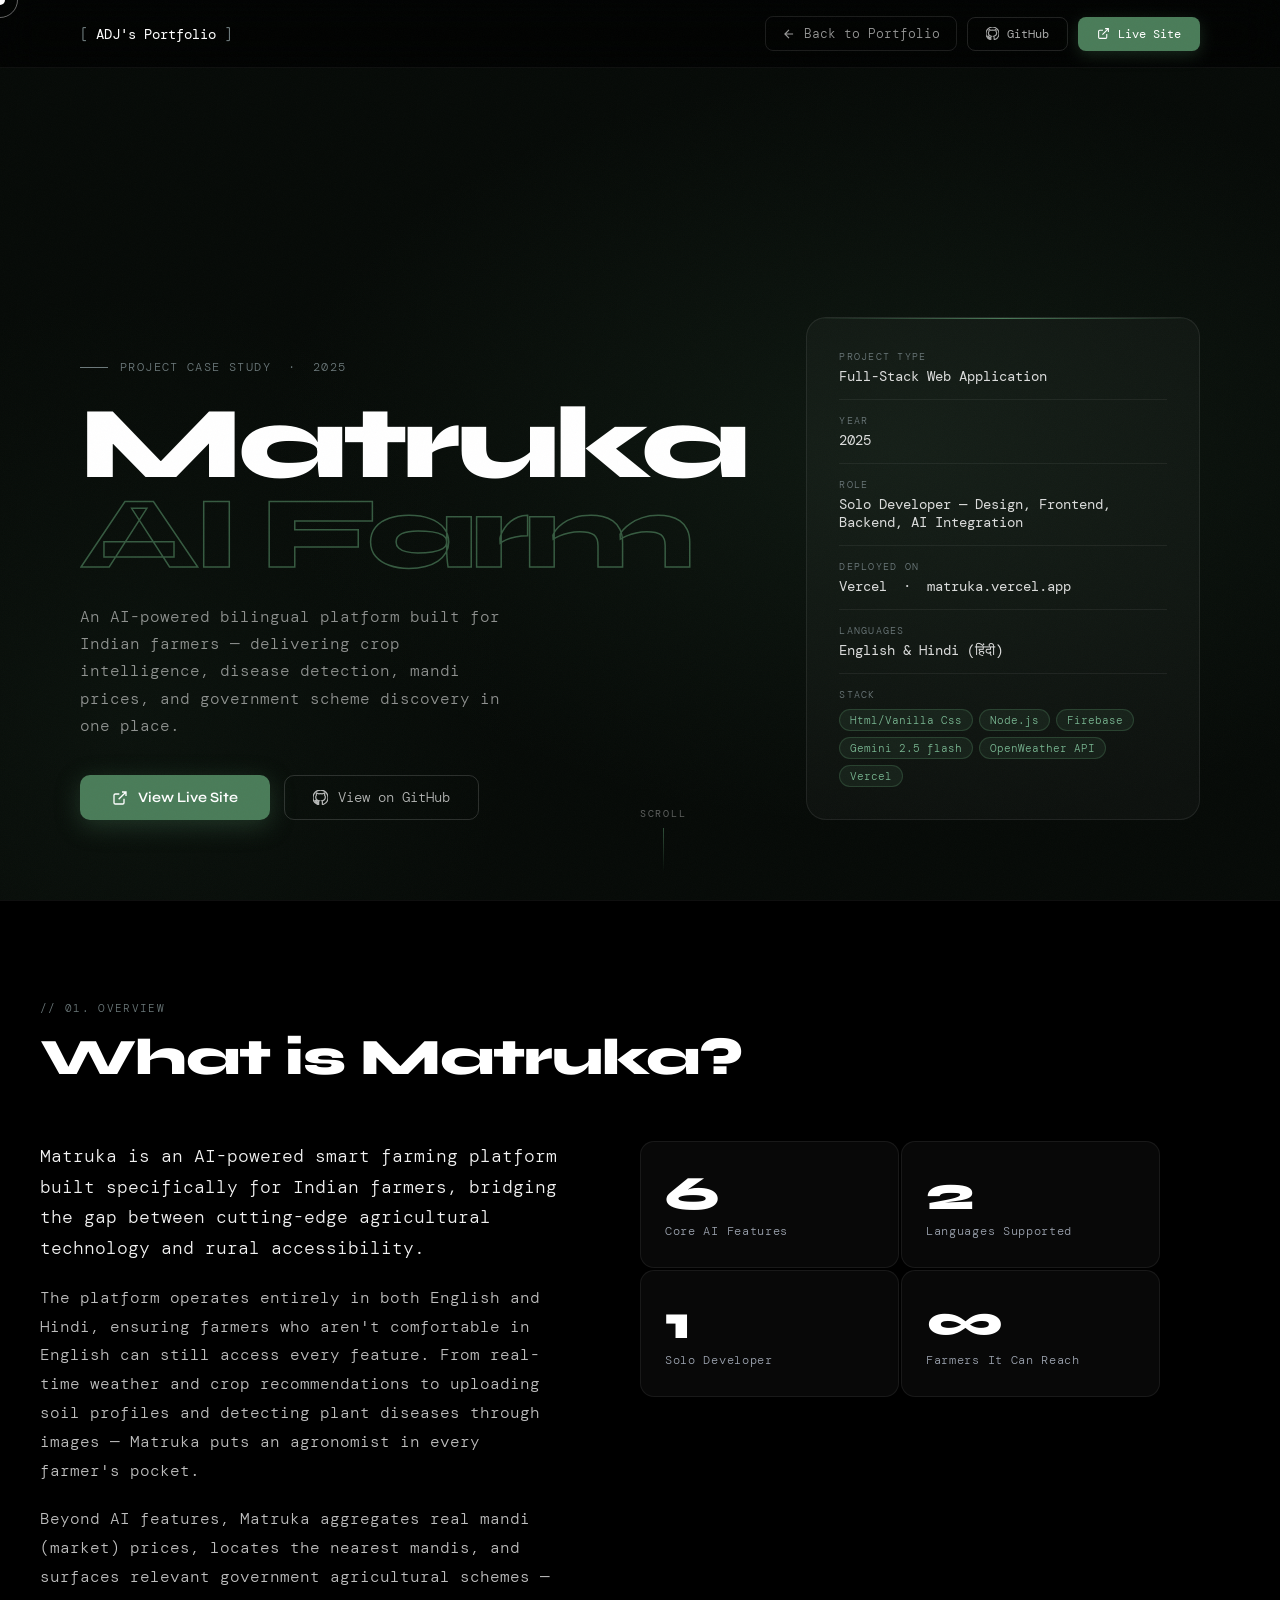
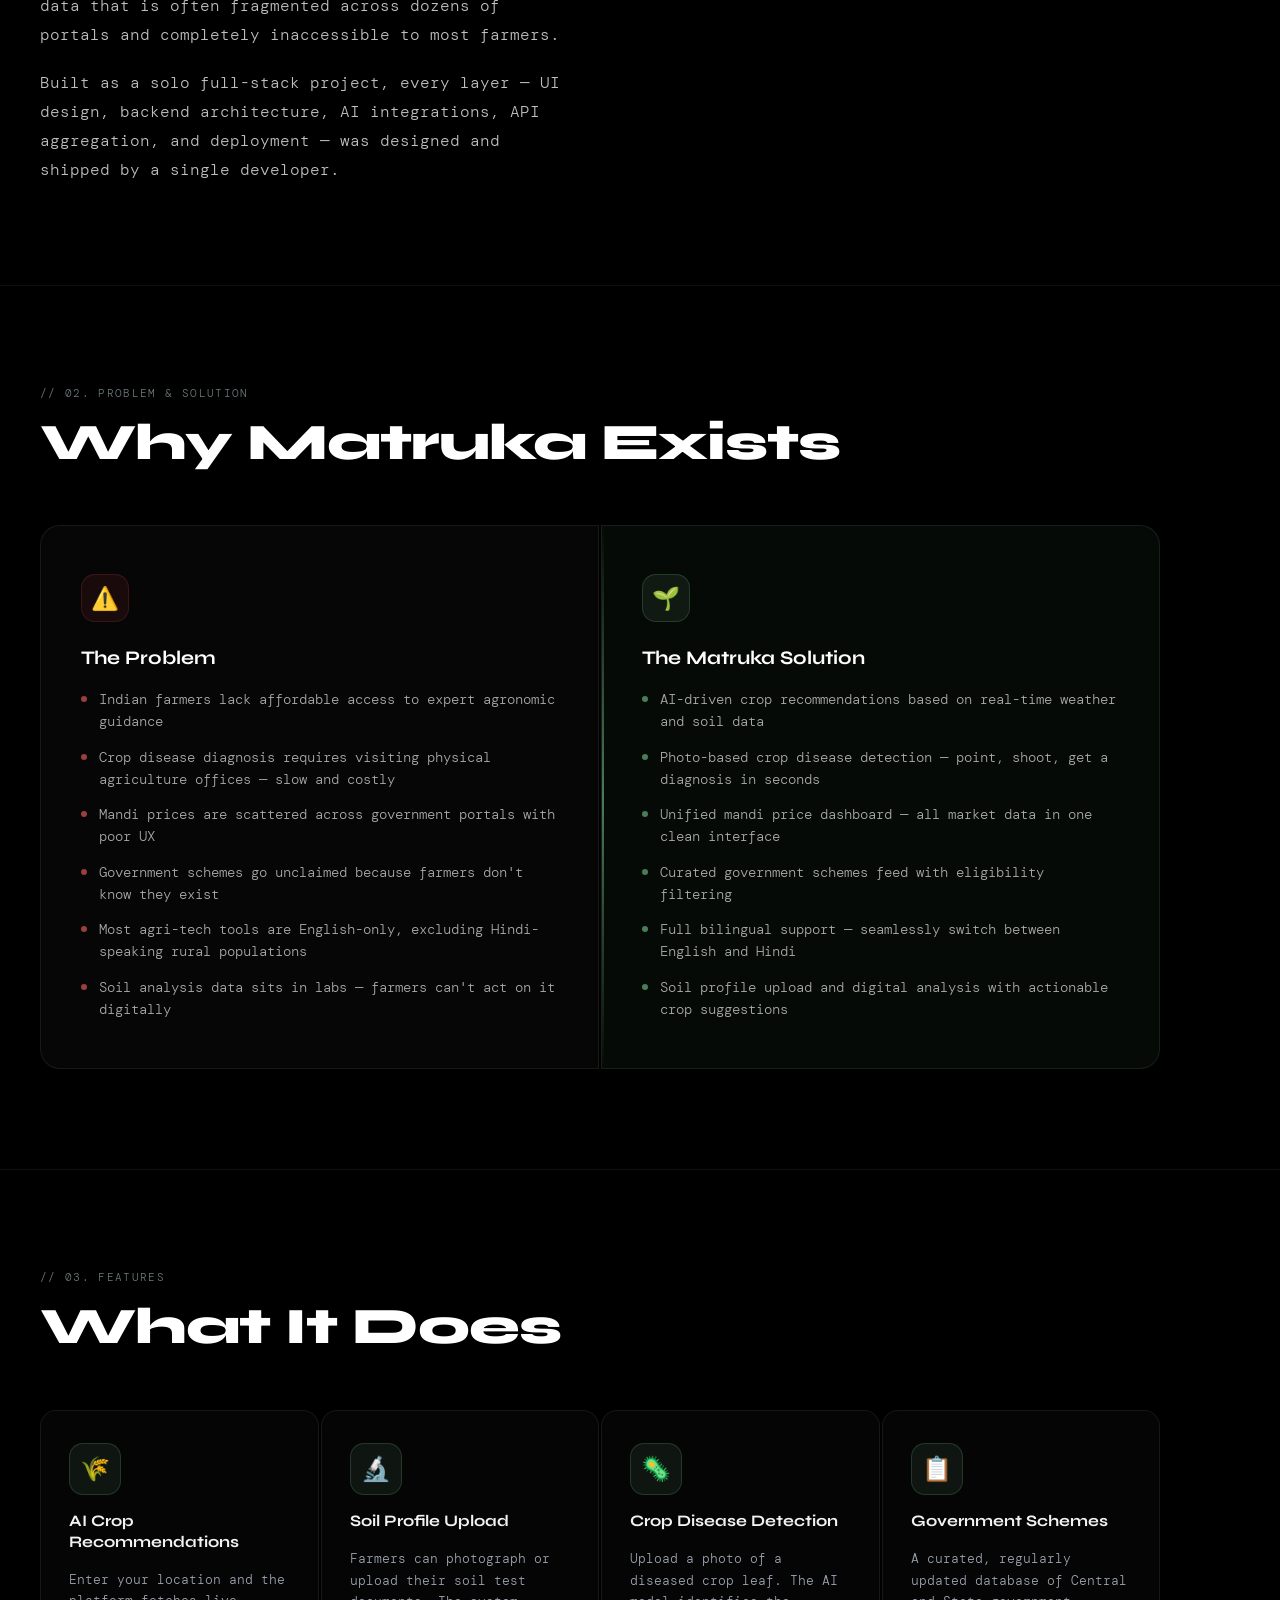
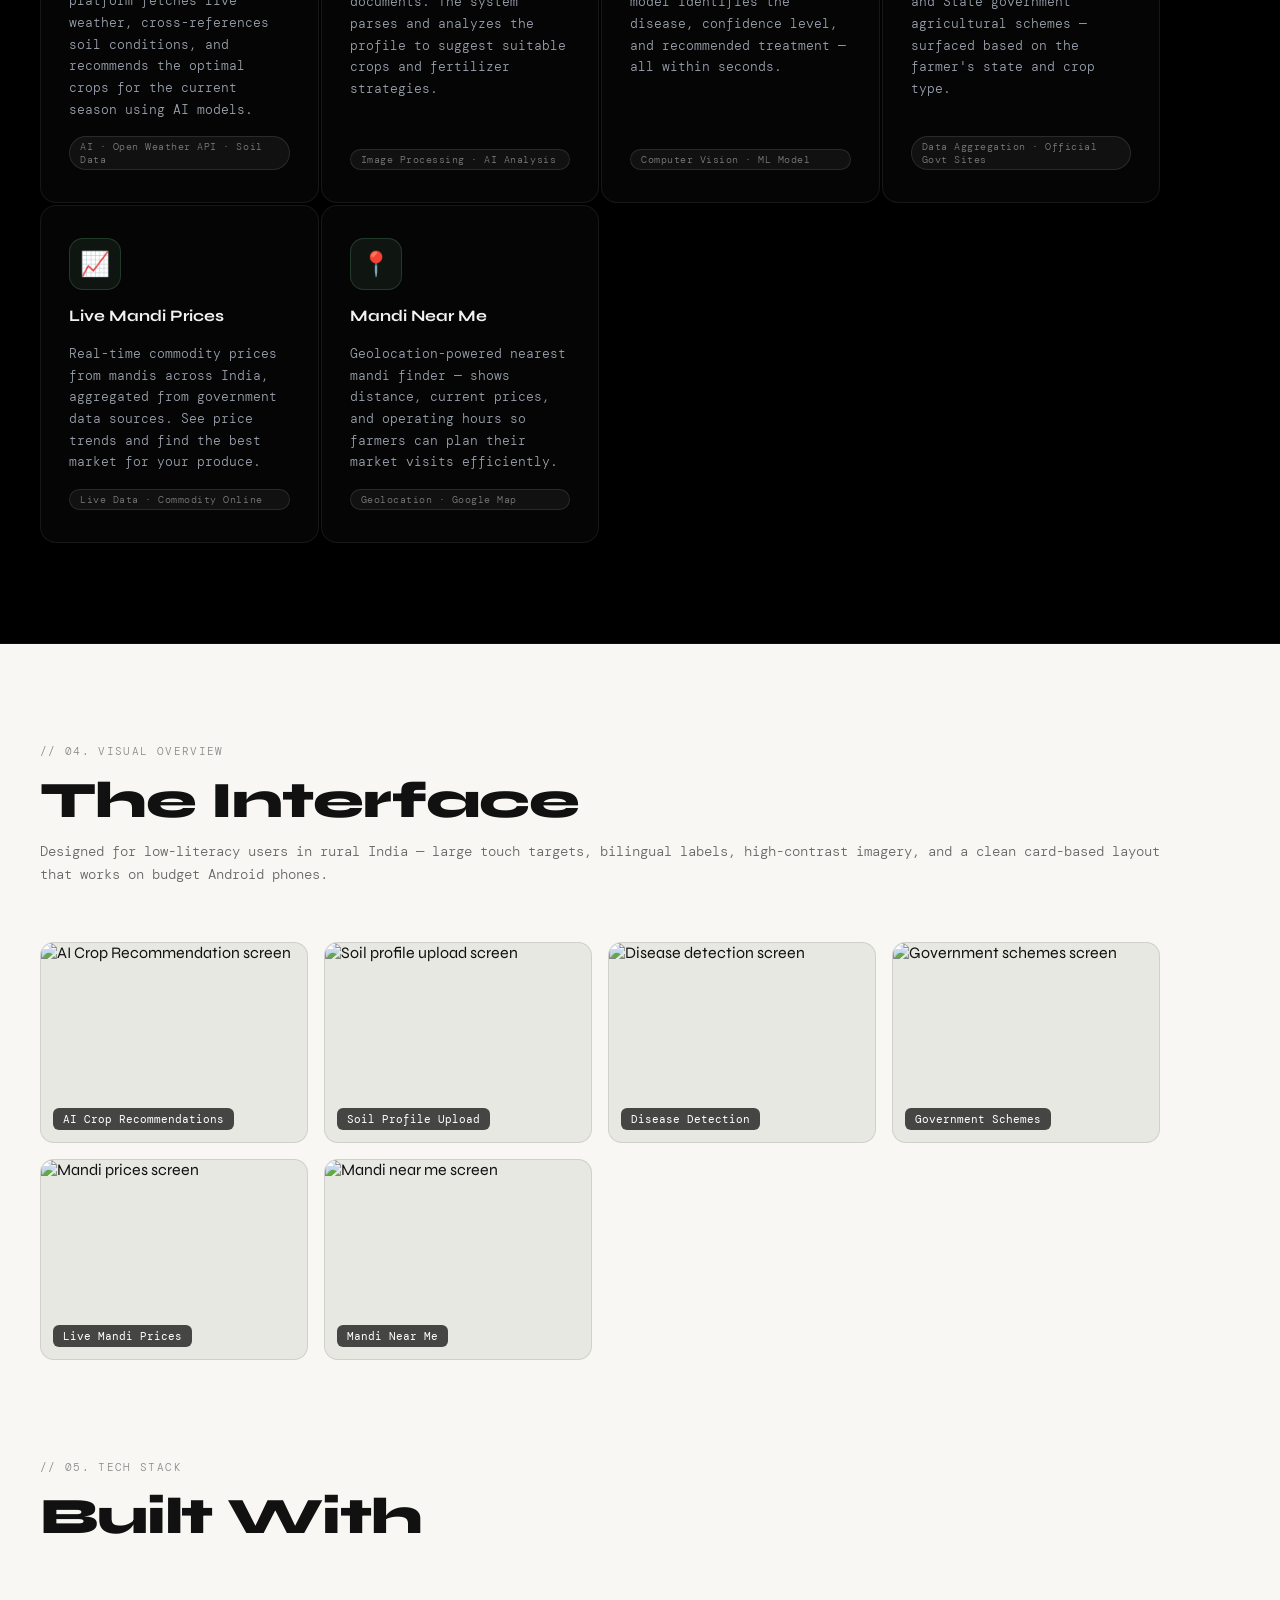
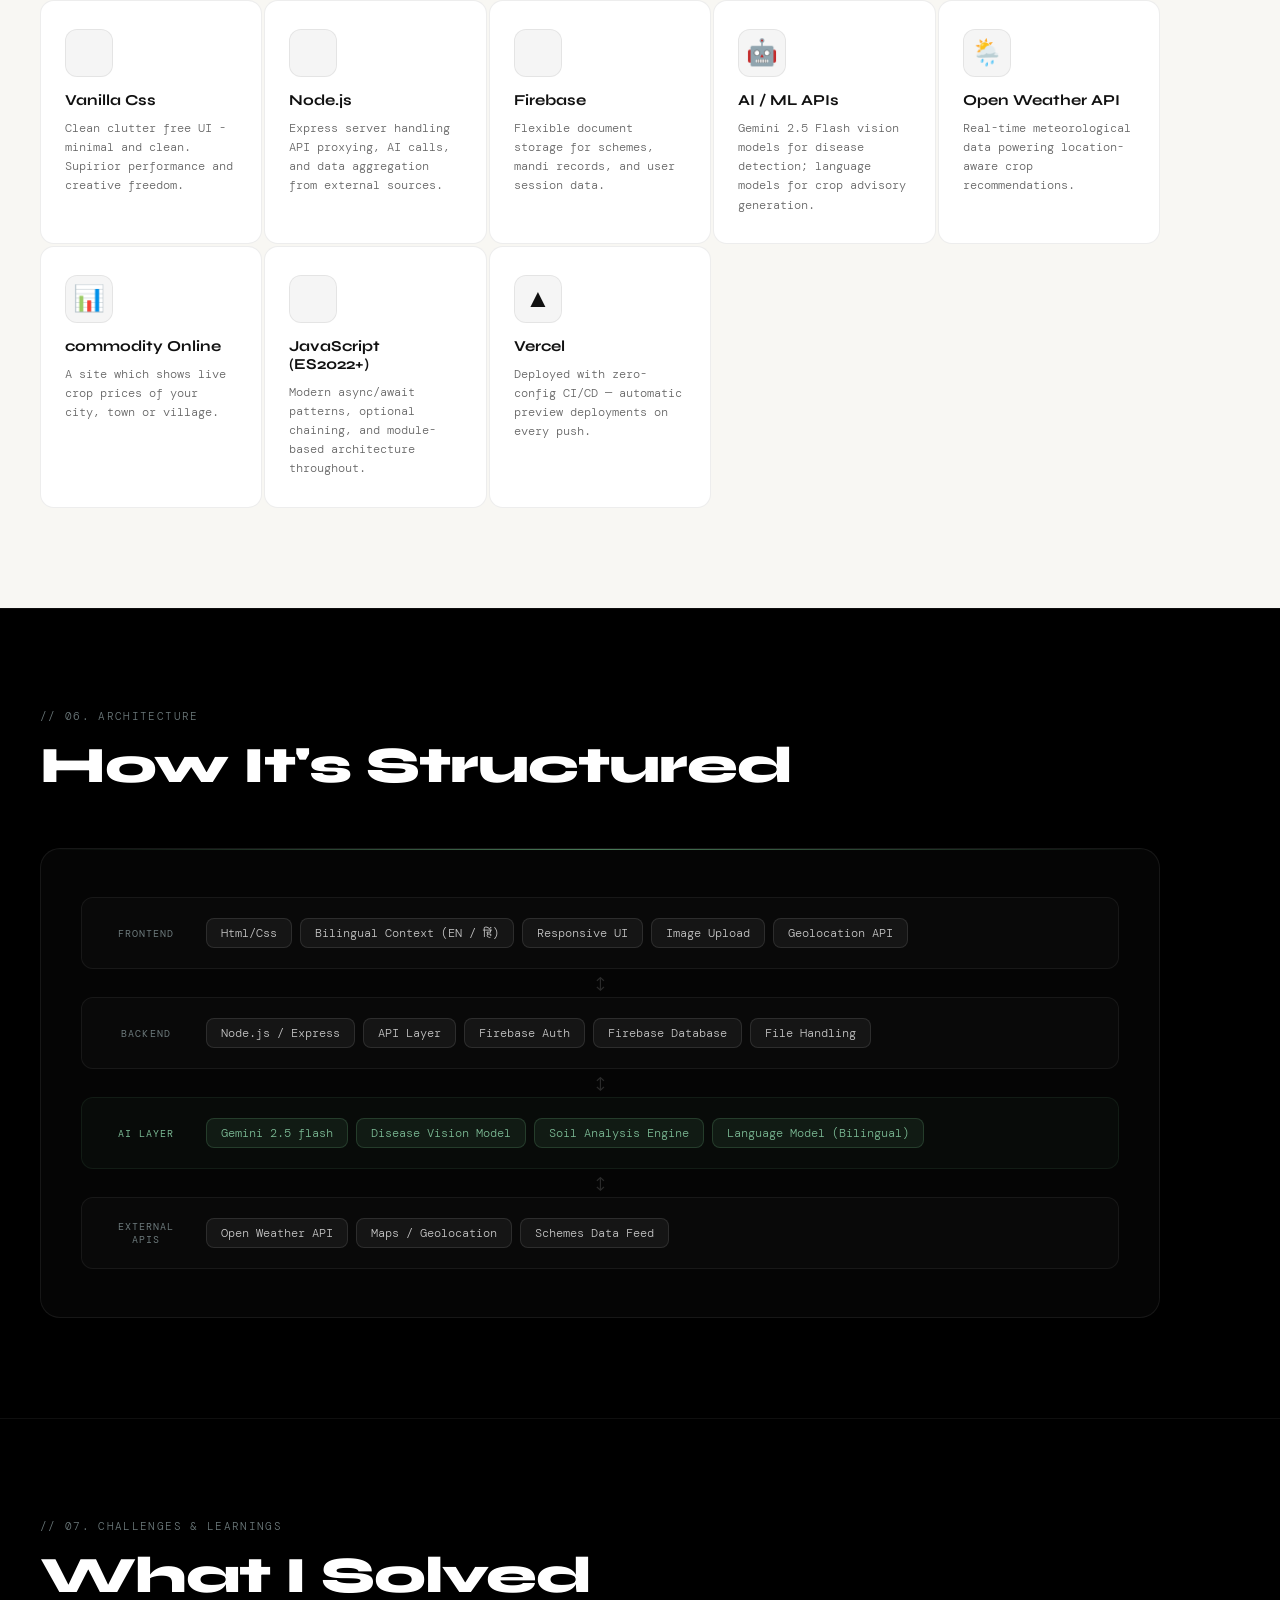
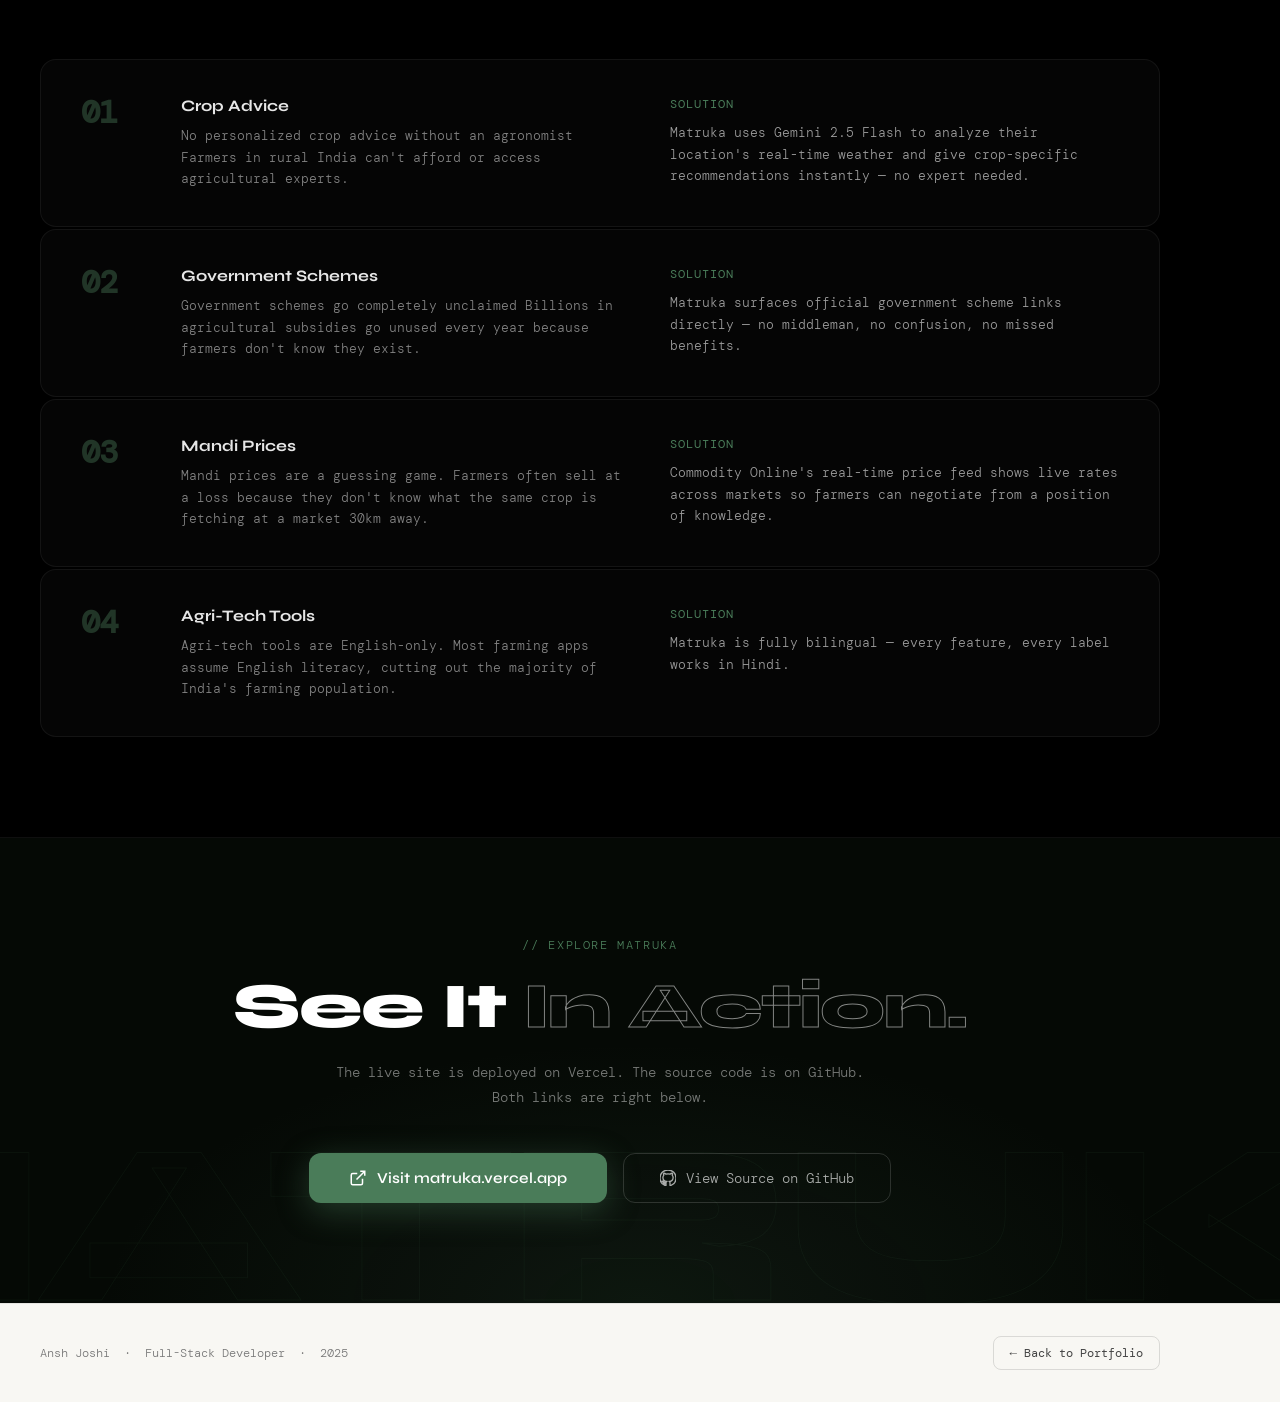
==== commit fabc99b2: "Update matruka.html" ====
--- a/matruka.html
+++ b/matruka.html
@@ -14,7 +14,6 @@
   <link rel="preconnect" href="https://fonts.gstatic.com" crossorigin />
   <link href="https://fonts.googleapis.com/css2?family=DM+Mono:ital,wght@0,300;0,400;0,500;1,300&family=Syne:wght@400;500;600;700;800&display=swap" rel="stylesheet" />
   <link rel="stylesheet" href="matruka.css">
-
 </head>
 
 <body>
@@ -34,7 +33,7 @@
       <div class="nav-links-right">
         <a href="index.html#portfolio" class="nav-back">
           <svg viewBox="0 0 24 24"><path d="M19 12H5M12 5l-7 7 7 7"/></svg>
-          Back to Portfolio
+          <span class="nav-back-label">Back to Portfolio</span>
         </a>
         <a href="https://github.com/anshjoshi0/matruka" target="_blank" rel="noopener noreferrer" class="nav-btn btn-ghost">
           <svg viewBox="0 0 24 24" fill="currentColor" stroke="none"><path d="M12 0C5.37 0 0 5.37 0 12c0 5.3 3.44 9.8 8.21 11.39.6.11.82-.26.82-.58 0-.29-.01-1.06-.02-2.08-3.34.73-4.04-1.61-4.04-1.61-.55-1.4-1.34-1.77-1.34-1.77-1.1-.76.08-.75.08-.75 1.22.09 1.86 1.25 1.86 1.25 1.08 1.85 2.83 1.32 3.52 1 .11-.79.42-1.32.76-1.63-2.67-.3-5.48-1.33-5.48-5.92 0-1.31.47-2.38 1.24-3.22-.12-.3-.54-1.52.12-3.17 0 0 1.01-.32 3.3 1.23.96-.27 1.99-.4 3.01-.41 1.02.01 2.05.14 3.01.41 2.29-1.55 3.3-1.23 3.3-1.23.66 1.65.24 2.87.12 3.17.77.84 1.24 1.91 1.24 3.22 0 4.6-2.81 5.61-5.49 5.91.43.37.81 1.1.81 2.22 0 1.6-.01 2.89-.01 3.28 0 .32.21.7.82.58C20.56 21.8 24 17.3 24 12c0-6.63-5.37-12-12-12z"/></svg>
@@ -104,11 +103,11 @@
         <div class="meta-row">
           <span class="meta-label">Stack</span>
           <div class="meta-tags">
+            <span class="meta-tag">Html/Vanilla Css</span>
             <span class="meta-tag">Node.js</span>
-            <span class="meta-tag">Html/Vanilla Css</span>
             <span class="meta-tag">Firebase</span>
             <span class="meta-tag">Gemini 2.5 flash</span>
-            <span class="meta-tag">OpenWeather APIs</span>
+            <span class="meta-tag">OpenWeather API</span>
             <span class="meta-tag">Vercel</span>
           </div>
         </div>
